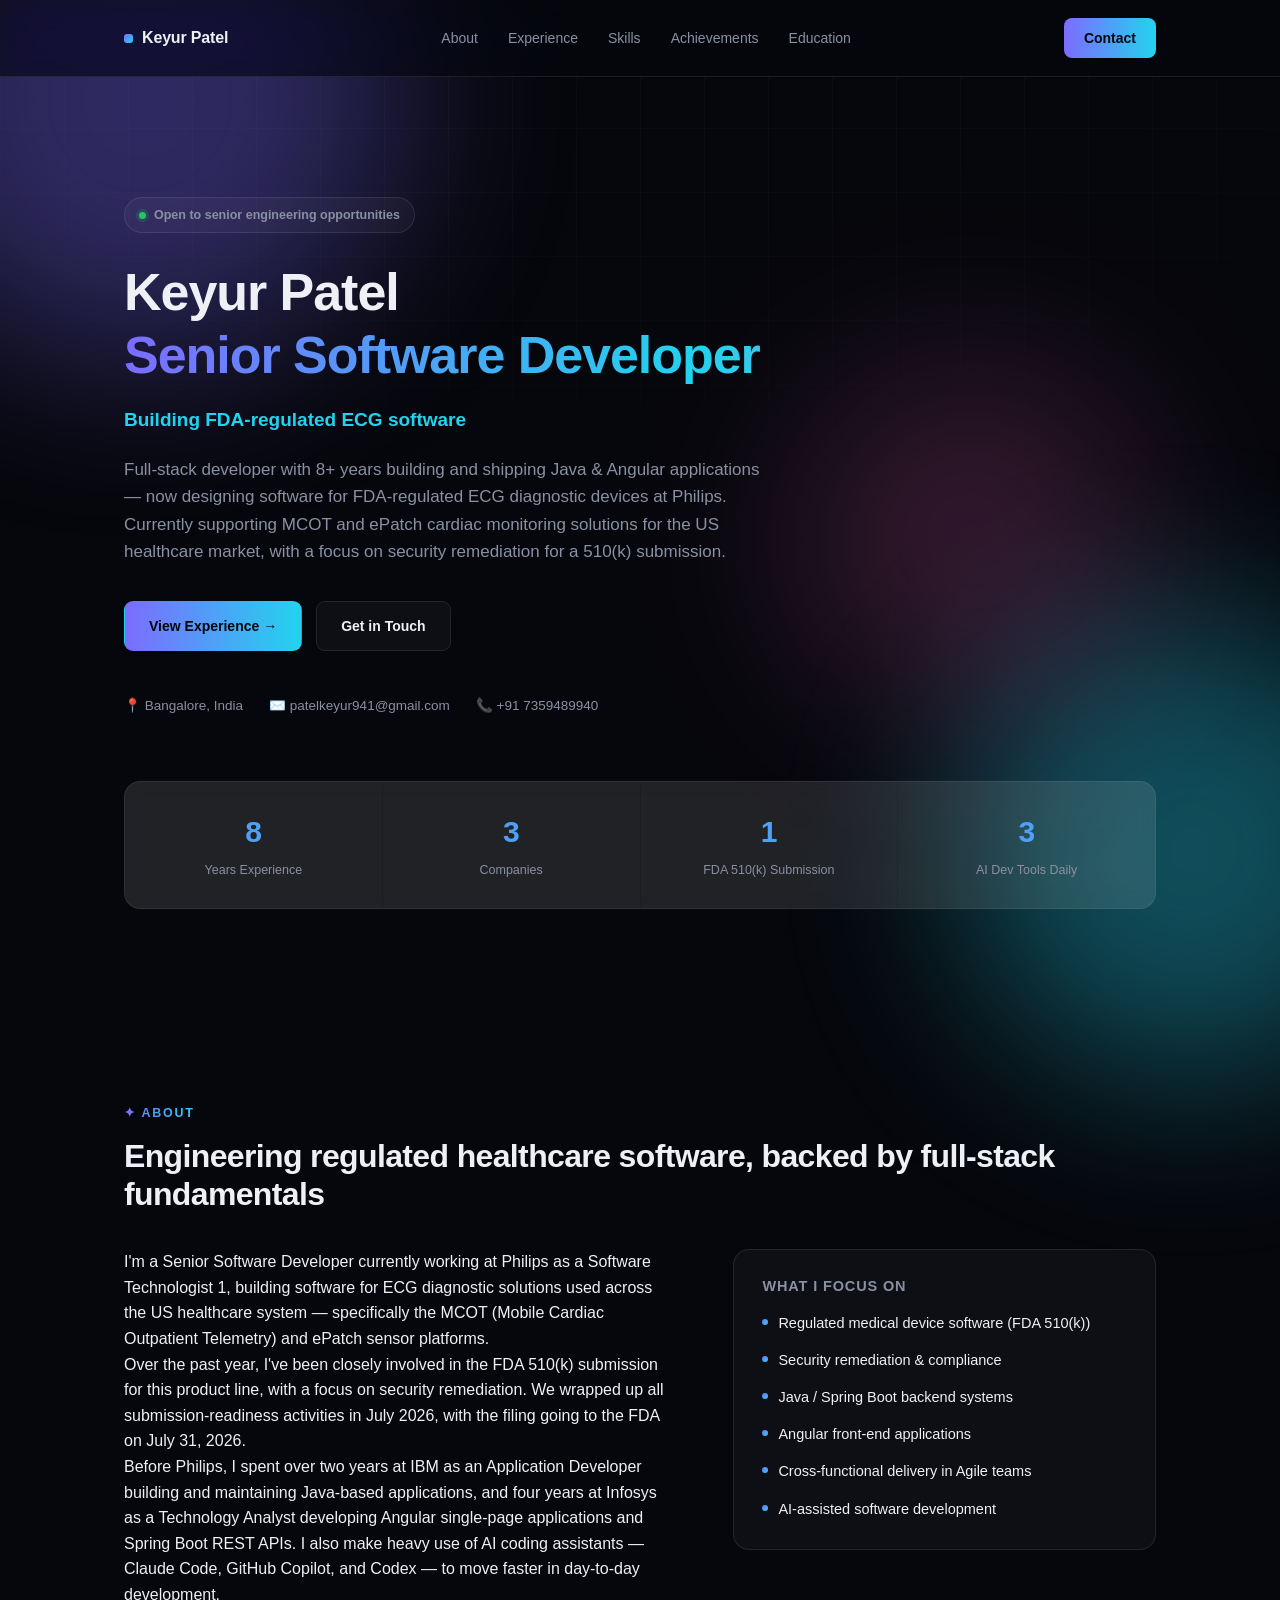
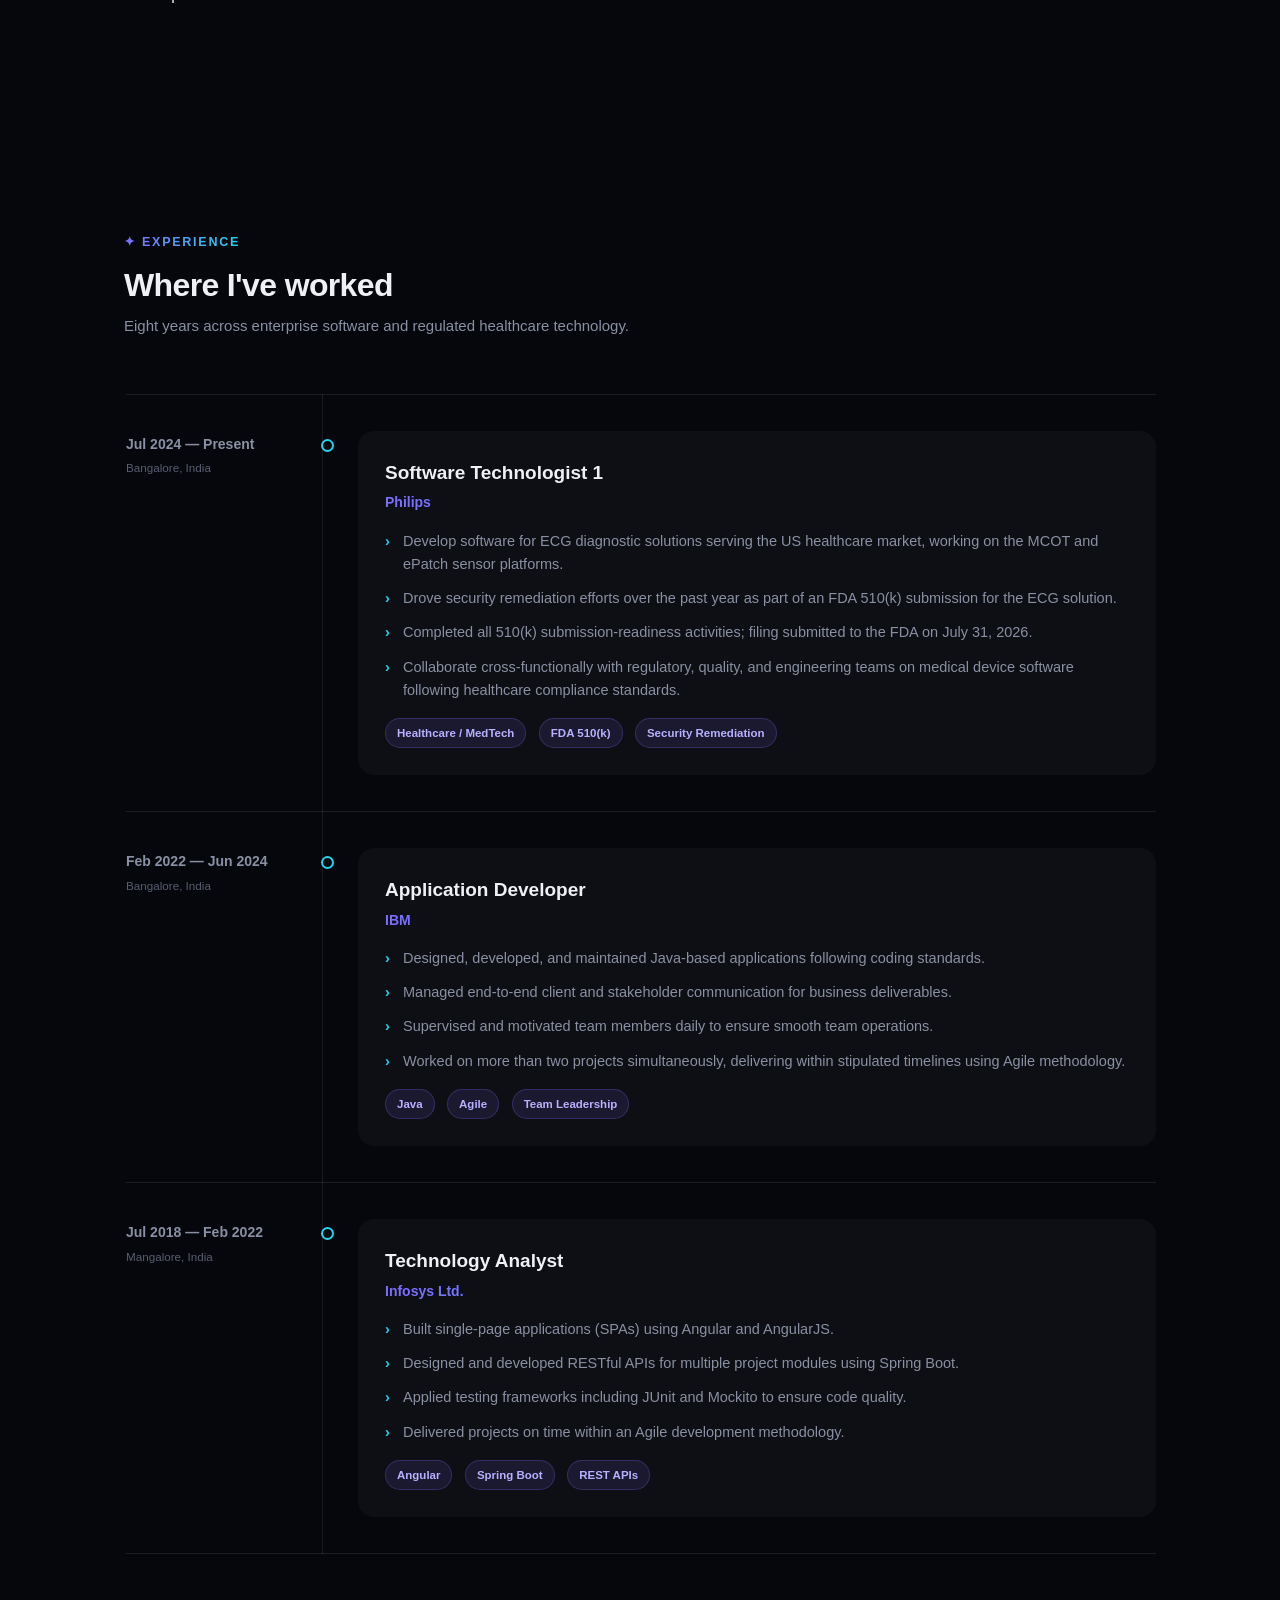
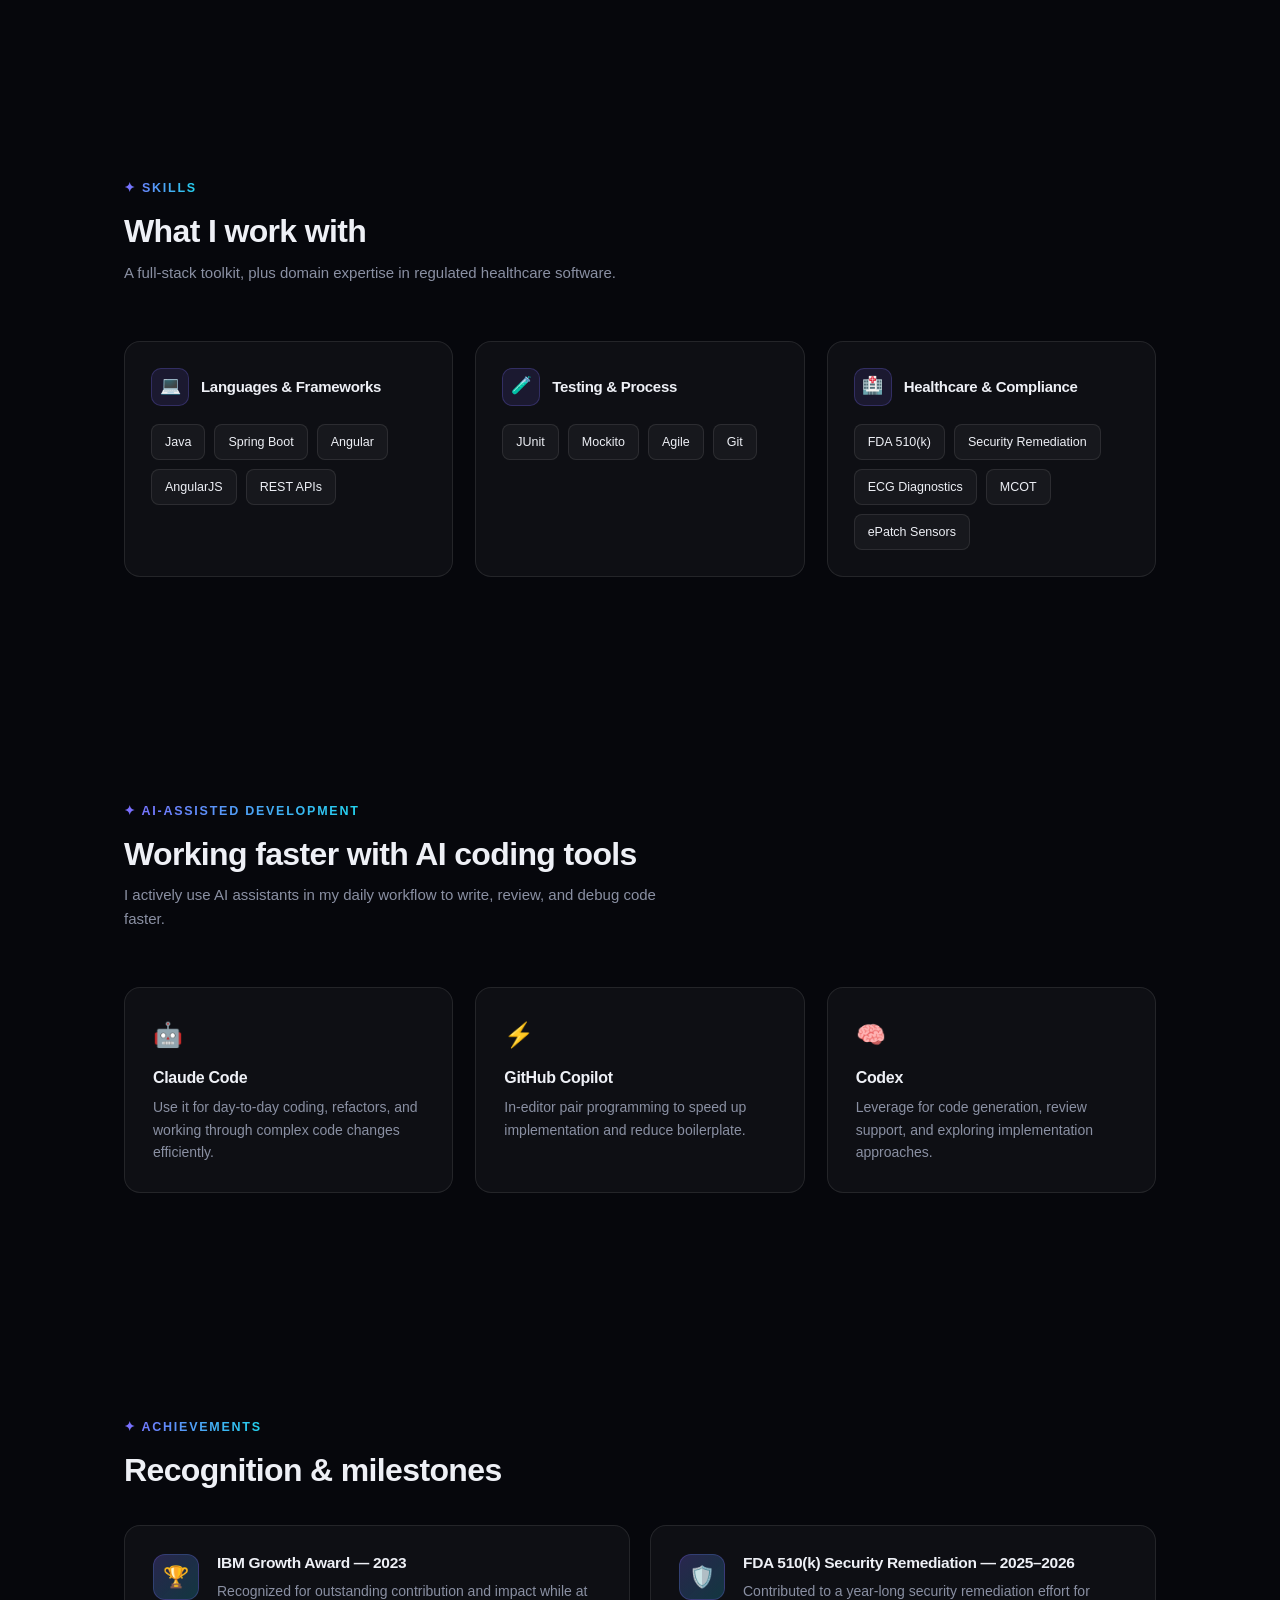
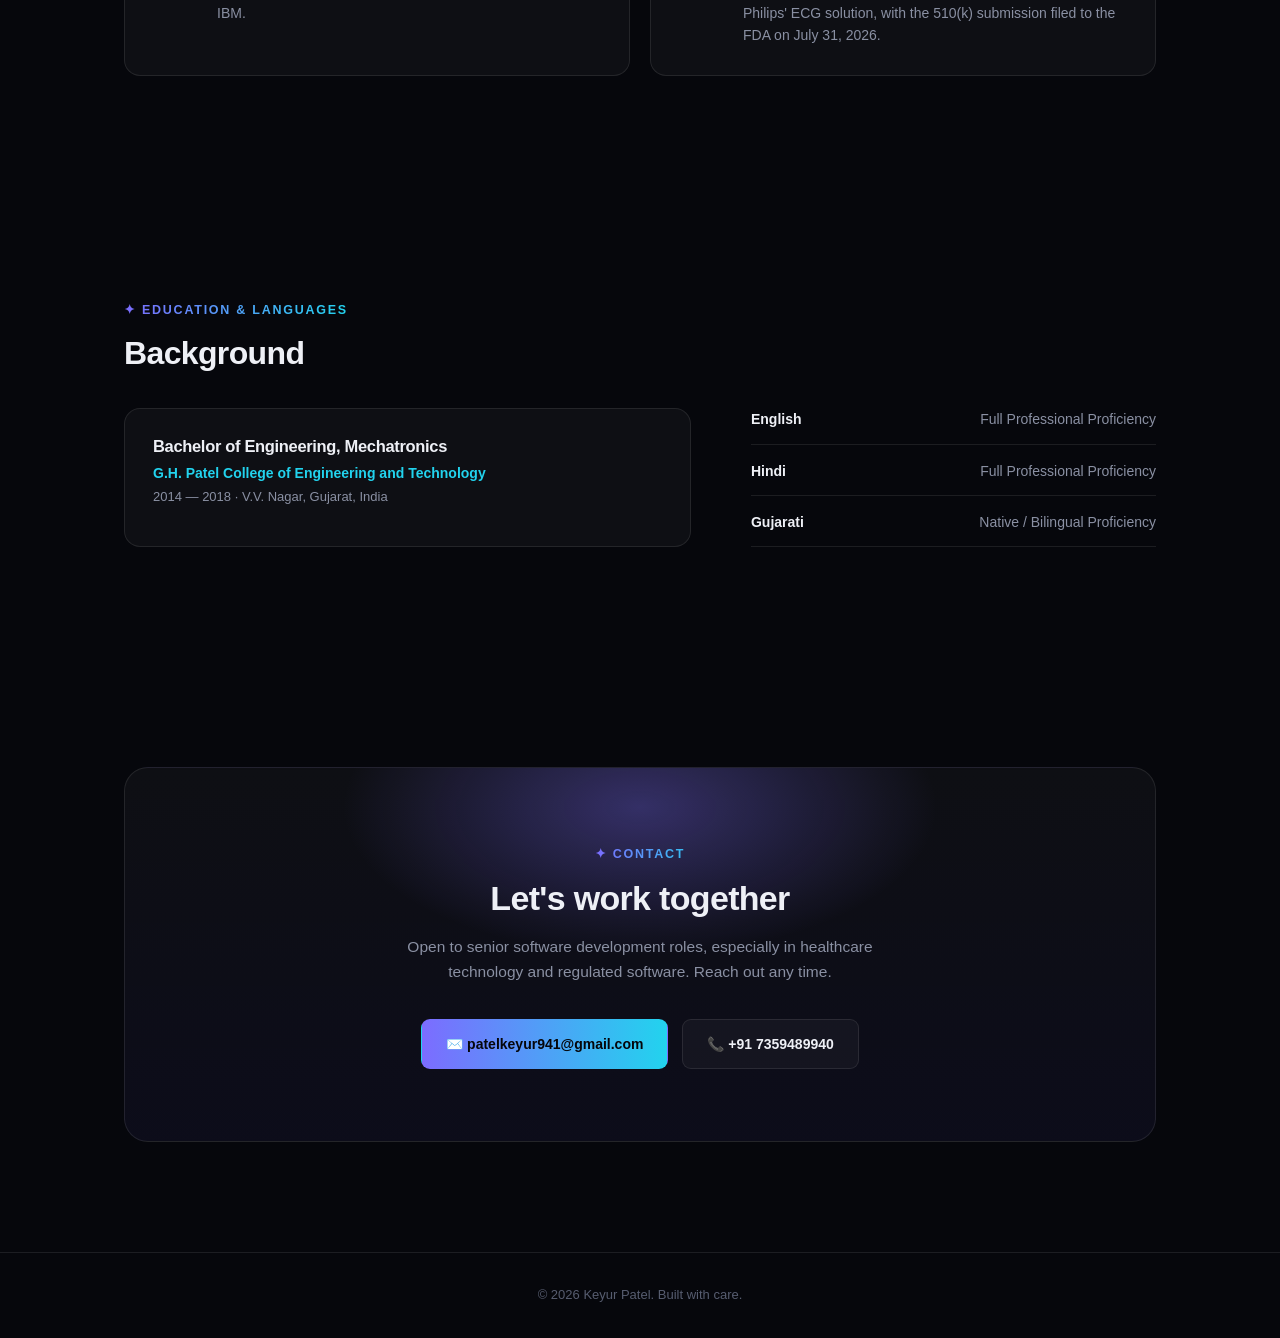
==== index.html @ 8d31598a "Add portfolio site" ====
<!DOCTYPE html>
<html lang="en">
<head>
<meta charset="UTF-8">
<meta name="viewport" content="width=device-width, initial-scale=1.0">
<title>Keyur Patel — Senior Software Developer</title>
<meta name="description" content="Keyur Patel — Senior Software Developer specializing in Java, Spring Boot, Angular, and regulated healthcare software (FDA 510(k)).">
<style>
  :root{
    --bg:#06070c;
    --bg-alt:#0a0c14;
    --surface:rgba(255,255,255,.035);
    --surface-hover:rgba(255,255,255,.06);
    --text:#eef0f6;
    --text-muted:#8a90a3;
    --text-dim:#575d70;
    --accent:#7c6cff;
    --accent2:#22d3ee;
    --accent3:#ff6bcb;
    --border:rgba(255,255,255,.09);
    --border-hover:rgba(255,255,255,.2);
    --radius:16px;
    --max-w:1080px;
  }
  *{box-sizing:border-box;margin:0;padding:0;}
  html{scroll-behavior:smooth;}
  body{
    font-family:-apple-system,BlinkMacSystemFont,"Segoe UI",Roboto,Helvetica,Arial,sans-serif;
    color:var(--text);
    background:var(--bg);
    line-height:1.6;
    -webkit-font-smoothing:antialiased;
    overflow-x:hidden;
    position:relative;
  }
  a{color:inherit;text-decoration:none;}
  img{max-width:100%;display:block;}
  .wrap{max-width:var(--max-w);margin:0 auto;padding:0 24px;position:relative;z-index:2;}
  section{padding:110px 0;position:relative;}
  h1,h2,h3{line-height:1.2;font-weight:700;letter-spacing:-.02em;}
  h2{font-size:32px;margin-bottom:10px;}
  .eyebrow{
    font-size:12.5px;font-weight:700;letter-spacing:.14em;text-transform:uppercase;
    background:linear-gradient(90deg,var(--accent),var(--accent2));
    -webkit-background-clip:text;background-clip:text;color:transparent;margin-bottom:14px;
    display:inline-flex;align-items:center;gap:8px;
  }
  .section-intro{color:var(--text-muted);max-width:560px;margin-bottom:56px;font-size:15px;}

  /* ambient background orbs */
  .orb{
    position:fixed;border-radius:50%;filter:blur(90px);opacity:.35;z-index:0;pointer-events:none;
  }
  .orb1{width:520px;height:520px;background:var(--accent);top:-160px;left:-120px;animation:float1 22s ease-in-out infinite;}
  .orb2{width:460px;height:460px;background:var(--accent2);bottom:-180px;right:-140px;animation:float2 26s ease-in-out infinite;}
  .orb3{width:360px;height:360px;background:var(--accent3);top:40%;right:10%;opacity:.18;animation:float3 30s ease-in-out infinite;}
  @keyframes float1{0%,100%{transform:translate(0,0) scale(1);}50%{transform:translate(60px,80px) scale(1.15);}}
  @keyframes float2{0%,100%{transform:translate(0,0) scale(1);}50%{transform:translate(-70px,-50px) scale(1.1);}}
  @keyframes float3{0%,100%{transform:translate(0,0);}50%{transform:translate(-40px,60px);}}

  /* grain / grid overlay */
  .grid-overlay{
    position:fixed;inset:0;z-index:0;pointer-events:none;
    background-image:linear-gradient(rgba(255,255,255,.025) 1px,transparent 1px),linear-gradient(90deg,rgba(255,255,255,.025) 1px,transparent 1px);
    background-size:64px 64px;
    mask-image:radial-gradient(ellipse 80% 60% at 50% 0%,#000 40%,transparent 100%);
  }

  /* scroll progress */
  .progress-bar{
    position:fixed;top:0;left:0;height:3px;
    background:linear-gradient(90deg,var(--accent),var(--accent2));
    z-index:100;width:0%;transition:width .1s ease-out;
  }

  /* reveal animation */
  .reveal{opacity:0;transform:translateY(28px);transition:opacity .7s cubic-bezier(.16,1,.3,1),transform .7s cubic-bezier(.16,1,.3,1);}
  .reveal.visible{opacity:1;transform:translateY(0);}
  .reveal-delay-1{transition-delay:.08s;}
  .reveal-delay-2{transition-delay:.16s;}
  .reveal-delay-3{transition-delay:.24s;}

  /* NAV */
  header{
    position:sticky;top:0;z-index:50;
    background:rgba(6,7,12,.65);
    backdrop-filter:saturate(180%) blur(14px);
    border-bottom:1px solid var(--border);
  }
  nav{
    max-width:var(--max-w);margin:0 auto;padding:18px 24px;
    display:flex;align-items:center;justify-content:space-between;
  }
  .logo{font-weight:700;font-size:16px;letter-spacing:-.01em;display:flex;align-items:center;gap:9px;}
  .logo-dot{width:9px;height:9px;border-radius:3px;background:linear-gradient(135deg,var(--accent),var(--accent2));}
  .nav-links{display:flex;gap:30px;font-size:14px;font-weight:500;color:var(--text-muted);}
  .nav-links a{position:relative;padding:4px 0;}
  .nav-links a::after{
    content:"";position:absolute;left:0;bottom:0;width:0;height:1px;background:var(--accent2);transition:width .25s ease;
  }
  .nav-links a:hover{color:var(--text);}
  .nav-links a:hover::after{width:100%;}
  .nav-cta{
    background:linear-gradient(90deg,var(--accent),var(--accent2));color:#05060a;padding:9px 20px;border-radius:8px;font-size:14px;font-weight:700;
    transition:transform .2s ease,box-shadow .2s ease;
  }
  .nav-cta:hover{transform:translateY(-1px);box-shadow:0 8px 24px -8px rgba(124,108,255,.6);}

  /* HERO */
  .hero{padding:120px 0 80px;}
  .status-pill{
    display:inline-flex;align-items:center;gap:8px;font-size:12.5px;font-weight:600;color:var(--text-muted);
    border:1px solid var(--border);background:var(--surface);padding:7px 14px;border-radius:30px;margin-bottom:28px;
  }
  .dot{width:7px;height:7px;border-radius:50%;background:#22c55e;display:inline-block;box-shadow:0 0 0 3px rgba(34,197,94,.18);animation:pulse 2s infinite;}
  @keyframes pulse{0%,100%{opacity:1;}50%{opacity:.4;}}
  .hero h1{font-size:52px;margin-bottom:20px;}
  .hero h1 .gradient-text{
    background:linear-gradient(90deg,var(--accent),var(--accent2) 45%,var(--accent3));
    background-size:200% auto;
    -webkit-background-clip:text;background-clip:text;color:transparent;
    animation:shine 6s linear infinite;
  }
  @keyframes shine{to{background-position:200% center;}}
  .role-cycle{
    height:28px;overflow:hidden;position:relative;margin-bottom:22px;font-size:19px;font-weight:600;color:var(--accent2);
  }
  .role-cycle ul{list-style:none;animation:cycle 9s infinite;}
  .role-cycle li{height:28px;display:flex;align-items:center;}
  @keyframes cycle{
    0%,28%{transform:translateY(0);}
    33%,61%{transform:translateY(-28px);}
    66%,94%{transform:translateY(-56px);}
    100%{transform:translateY(-84px);}
  }
  .hero p.lede{font-size:17px;color:var(--text-muted);max-width:640px;margin-bottom:36px;}
  .hero-actions{display:flex;gap:14px;flex-wrap:wrap;margin-bottom:44px;}
  .btn{
    display:inline-flex;align-items:center;gap:8px;padding:13px 24px;border-radius:9px;font-weight:600;font-size:14px;
    border:1px solid transparent;transition:transform .2s ease,box-shadow .2s ease,border-color .2s ease;cursor:pointer;
  }
  .btn:hover{transform:translateY(-2px);}
  .btn-primary{background:linear-gradient(90deg,var(--accent),var(--accent2));color:#05060a;}
  .btn-primary:hover{box-shadow:0 10px 30px -10px rgba(124,108,255,.7);}
  .btn-secondary{background:var(--surface);color:var(--text);border-color:var(--border);}
  .btn-secondary:hover{border-color:var(--border-hover);background:var(--surface-hover);}
  .hero-meta{display:flex;flex-wrap:wrap;gap:26px;font-size:13.5px;color:var(--text-muted);}
  .hero-meta span{display:flex;align-items:center;gap:7px;}

  .stat-row{
    display:grid;grid-template-columns:repeat(4,1fr);gap:1px;background:var(--border);
    border:1px solid var(--border);border-radius:var(--radius);overflow:hidden;margin-top:64px;
    backdrop-filter:blur(10px);
  }
  .stat{background:rgba(255,255,255,.02);padding:26px 20px;text-align:center;transition:background .2s ease;}
  .stat:hover{background:var(--surface-hover);}
  .stat b{display:block;font-size:30px;letter-spacing:-.01em;background:linear-gradient(90deg,var(--accent),var(--accent2));-webkit-background-clip:text;background-clip:text;color:transparent;}
  .stat span{font-size:12.5px;color:var(--text-muted);}

  /* ABOUT */
  .about-grid{display:grid;grid-template-columns:1.3fr 1fr;gap:60px;align-items:start;}
  .about p{color:var(--text-muted);margin-bottom:16px;font-size:15.5px;}
  .about p:last-child{margin-bottom:0;}
  .focus-card{
    background:var(--surface);border:1px solid var(--border);border-radius:var(--radius);padding:28px;
    transition:border-color .3s ease,transform .3s ease;
  }
  .focus-card:hover{border-color:var(--border-hover);transform:translateY(-3px);}
  .focus-card h3{font-size:14.5px;margin-bottom:16px;color:var(--text-muted);text-transform:uppercase;letter-spacing:.06em;}
  .focus-list{list-style:none;display:flex;flex-direction:column;gap:14px;}
  .focus-list li{display:flex;gap:10px;font-size:14.5px;color:var(--text);}
  .focus-list li::before{content:"";width:6px;height:6px;border-radius:50%;background:linear-gradient(135deg,var(--accent),var(--accent2));margin-top:7px;flex-shrink:0;}

  /* EXPERIENCE */
  .timeline{position:relative;padding-left:2px;}
  .timeline::before{
    content:"";position:absolute;left:198px;top:0;bottom:0;width:1px;background:var(--border);
  }
  .job{
    display:grid;grid-template-columns:200px 1fr;gap:32px;padding:36px 0;border-top:1px solid var(--border);position:relative;
  }
  .job:last-child{border-bottom:1px solid var(--border);}
  .job::after{
    content:"";position:absolute;left:195px;top:44px;width:9px;height:9px;border-radius:50%;
    background:var(--bg);border:2px solid var(--accent2);z-index:1;
  }
  .job-period{color:var(--text-muted);font-size:14px;font-weight:600;padding-top:2px;}
  .job-period small{display:block;font-weight:400;margin-top:4px;color:var(--text-dim);}
  .job-card{
    background:var(--surface);border:1px solid transparent;border-radius:var(--radius);padding:26px;
    transition:border-color .3s ease,transform .3s ease,background .3s ease;
  }
  .job-card:hover{border-color:var(--border-hover);background:var(--surface-hover);transform:translateY(-2px);}
  .job-title{font-size:19px;font-weight:700;margin-bottom:3px;}
  .job-org{
    background:linear-gradient(90deg,var(--accent),var(--accent2));-webkit-background-clip:text;background-clip:text;color:transparent;
    font-weight:700;font-size:14px;margin-bottom:16px;
  }
  .job-card ul{list-style:none;display:flex;flex-direction:column;gap:11px;}
  .job-card ul li{position:relative;padding-left:18px;color:var(--text-muted);font-size:14.5px;}
  .job-card ul li::before{content:"›";position:absolute;left:0;color:var(--accent2);font-weight:700;}
  .badge{
    display:inline-block;background:rgba(124,108,255,.12);color:#b9b0ff;font-size:11.5px;font-weight:700;
    padding:5px 11px;border-radius:20px;margin-top:16px;margin-right:8px;border:1px solid rgba(124,108,255,.25);
  }

  /* SKILLS */
  .skills-grid{display:grid;grid-template-columns:repeat(3,1fr);gap:22px;}
  .skill-card{
    border:1px solid var(--border);border-radius:var(--radius);padding:26px;background:var(--surface);
    transition:transform .3s ease,border-color .3s ease,box-shadow .3s ease;
  }
  .skill-card:hover{transform:translateY(-5px);border-color:var(--border-hover);box-shadow:0 20px 40px -20px rgba(124,108,255,.35);}
  .skill-card h3{font-size:15px;margin-bottom:18px;display:flex;align-items:center;gap:12px;}
  .skill-card h3 .ic{
    width:38px;height:38px;border-radius:10px;background:rgba(124,108,255,.12);display:flex;align-items:center;justify-content:center;font-size:17px;
    border:1px solid rgba(124,108,255,.25);
  }
  .tag-row{display:flex;flex-wrap:wrap;gap:9px;}
  .tag{
    font-size:12.5px;background:rgba(255,255,255,.04);border:1px solid var(--border);color:var(--text);
    padding:7px 13px;border-radius:8px;font-weight:500;transition:border-color .2s ease,transform .2s ease,color .2s ease;
  }
  .tag:hover{border-color:var(--accent2);color:var(--accent2);transform:translateY(-2px);}

  /* AI TOOLS strip */
  .ai-cards{display:grid;grid-template-columns:repeat(3,1fr);gap:22px;}
  .ai-card{
    background:var(--surface);border:1px solid var(--border);border-radius:var(--radius);padding:28px;position:relative;overflow:hidden;
    transition:transform .3s ease,border-color .3s ease;
  }
  .ai-card:hover{transform:translateY(-5px);border-color:var(--border-hover);}
  .ai-card::before{
    content:"";position:absolute;top:-50%;right:-50%;width:100%;height:100%;
    background:radial-gradient(circle,rgba(124,108,255,.15),transparent 70%);opacity:0;transition:opacity .3s ease;
  }
  .ai-card:hover::before{opacity:1;}
  .ai-card .ic{font-size:24px;margin-bottom:14px;}
  .ai-card h3{font-size:16px;margin-bottom:9px;}
  .ai-card p{font-size:14px;color:var(--text-muted);position:relative;z-index:1;}

  /* ACHIEVEMENTS */
  .ach-grid{display:grid;grid-template-columns:repeat(2,1fr);gap:20px;}
  .ach-card{
    border:1px solid var(--border);border-radius:var(--radius);padding:28px;background:var(--surface);
    display:flex;gap:18px;transition:transform .3s ease,border-color .3s ease;
  }
  .ach-card:hover{transform:translateY(-4px);border-color:var(--border-hover);}
  .ach-ic{
    width:46px;height:46px;border-radius:12px;background:linear-gradient(135deg,rgba(124,108,255,.25),rgba(34,211,238,.2));color:var(--accent2);
    display:flex;align-items:center;justify-content:center;font-size:21px;flex-shrink:0;border:1px solid rgba(124,108,255,.25);
  }
  .ach-card h3{font-size:15.5px;margin-bottom:7px;}
  .ach-card p{font-size:14px;color:var(--text-muted);}

  /* EDUCATION + LANGUAGES */
  .edu-lang{display:grid;grid-template-columns:1.4fr 1fr;gap:60px;}
  .edu-card{border:1px solid var(--border);border-radius:var(--radius);padding:28px;background:var(--surface);transition:border-color .3s ease,transform .3s ease;}
  .edu-card:hover{border-color:var(--border-hover);transform:translateY(-3px);}
  .edu-card h3{font-size:16.5px;margin-bottom:5px;}
  .edu-card .org{color:var(--accent2);font-weight:600;font-size:14px;margin-bottom:3px;}
  .edu-card .period{font-size:13px;color:var(--text-muted);}
  .lang-list{display:flex;flex-direction:column;gap:15px;}
  .lang-row{display:flex;justify-content:space-between;font-size:14px;border-bottom:1px solid var(--border);padding-bottom:13px;}
  .lang-row b{font-weight:600;}
  .lang-row span{color:var(--text-muted);}

  /* CONTACT */
  .contact{text-align:center;}
  .contact-card{
    background:linear-gradient(180deg,var(--surface),rgba(124,108,255,.06));
    border:1px solid var(--border);border-radius:24px;padding:72px 40px;position:relative;overflow:hidden;
  }
  .contact-card::before{
    content:"";position:absolute;top:-30%;left:50%;transform:translateX(-50%);width:600px;height:300px;
    background:radial-gradient(ellipse,rgba(124,108,255,.35),transparent 70%);pointer-events:none;
  }
  .contact h2{font-size:34px;position:relative;}
  .contact p{color:var(--text-muted);max-width:520px;margin:16px auto 34px;position:relative;font-size:15.5px;}
  .contact-actions{display:flex;gap:14px;justify-content:center;flex-wrap:wrap;position:relative;}

  footer{padding:32px 0;text-align:center;font-size:13px;color:var(--text-dim);border-top:1px solid var(--border);}

  @media (max-width:820px){
    .about-grid,.edu-lang{grid-template-columns:1fr;gap:36px;}
    .skills-grid,.ai-cards{grid-template-columns:1fr 1fr;}
    .ach-grid{grid-template-columns:1fr;}
    .stat-row{grid-template-columns:1fr 1fr;}
    .timeline::before{display:none;}
    .job::after{display:none;}
  }
  @media (max-width:640px){
    .nav-links{display:none;}
    section{padding:72px 0;}
    .hero{padding:90px 0 60px;}
    .hero h1{font-size:34px;}
    .job{grid-template-columns:1fr;gap:10px;}
    .skills-grid,.ai-cards{grid-template-columns:1fr;}
    .stat-row{grid-template-columns:1fr 1fr;}
    .contact-card{padding:48px 24px;}
  }

  @media (prefers-reduced-motion: reduce){
    *{animation:none !important;transition:none !important;}
  }
</style>
</head>
<body>

<div class="progress-bar" id="progressBar"></div>
<div class="grid-overlay"></div>
<div class="orb orb1"></div>
<div class="orb orb2"></div>
<div class="orb orb3"></div>

<header>
  <nav>
    <a href="#top" class="logo"><span class="logo-dot"></span> Keyur Patel</a>
    <div class="nav-links">
      <a href="#about">About</a>
      <a href="#experience">Experience</a>
      <a href="#skills">Skills</a>
      <a href="#achievements">Achievements</a>
      <a href="#education">Education</a>
    </div>
    <a href="#contact" class="nav-cta">Contact</a>
  </nav>
</header>

<main id="top">

  <!-- HERO -->
  <section class="hero">
    <div class="wrap">
      <div class="status-pill"><span class="dot"></span> Open to senior engineering opportunities</div>
      <h1>Keyur Patel<br><span class="gradient-text">Senior Software Developer</span></h1>
      <div class="role-cycle">
        <ul>
          <li>Building FDA‑regulated ECG software</li>
          <li>Java · Spring Boot · Angular</li>
          <li>MCOT &amp; ePatch sensor platforms</li>
          <li>AI‑assisted development</li>
        </ul>
      </div>
      <p class="lede">
        Full-stack developer with 8+ years building and shipping Java &amp; Angular applications —
        now designing software for FDA-regulated ECG diagnostic devices at Philips. Currently supporting
        MCOT and ePatch cardiac monitoring solutions for the US healthcare market, with a focus on
        security remediation for a 510(k) submission.
      </p>
      <div class="hero-actions">
        <a href="#experience" class="btn btn-primary">View Experience →</a>
        <a href="mailto:patelkeyur941@gmail.com" class="btn btn-secondary">Get in Touch</a>
      </div>
      <div class="hero-meta">
        <span>📍 Bangalore, India</span>
        <span>✉️ patelkeyur941@gmail.com</span>
        <span>📞 +91 7359489940</span>
      </div>

      <div class="stat-row reveal">
        <div class="stat"><b class="count" data-target="8">0</b><span>Years Experience</span></div>
        <div class="stat"><b class="count" data-target="3">0</b><span>Companies</span></div>
        <div class="stat"><b class="count" data-target="1">0</b><span>FDA 510(k) Submission</span></div>
        <div class="stat"><b class="count" data-target="3">0</b><span>AI Dev Tools Daily</span></div>
      </div>
    </div>
  </section>

  <!-- ABOUT -->
  <section id="about">
    <div class="wrap">
      <div class="eyebrow reveal">✦ About</div>
      <h2 class="reveal">Engineering regulated healthcare software, backed by full-stack fundamentals</h2>
      <div class="about-grid" style="margin-top:36px;">
        <div class="reveal reveal-delay-1">
          <p>
            I'm a Senior Software Developer currently working at Philips as a Software Technologist 1,
            building software for ECG diagnostic solutions used across the US healthcare system —
            specifically the MCOT (Mobile Cardiac Outpatient Telemetry) and ePatch sensor platforms.
          </p>
          <p>
            Over the past year, I've been closely involved in the FDA 510(k) submission for this product line,
            with a focus on security remediation. We wrapped up all submission-readiness activities in
            July 2026, with the filing going to the FDA on July 31, 2026.
          </p>
          <p>
            Before Philips, I spent over two years at IBM as an Application Developer building and maintaining
            Java-based applications, and four years at Infosys as a Technology Analyst developing Angular
            single-page applications and Spring Boot REST APIs. I also make heavy use of AI coding
            assistants — Claude Code, GitHub Copilot, and Codex — to move faster in day-to-day development.
          </p>
        </div>
        <div class="focus-card reveal reveal-delay-2">
          <h3>What I focus on</h3>
          <ul class="focus-list">
            <li>Regulated medical device software (FDA 510(k))</li>
            <li>Security remediation &amp; compliance</li>
            <li>Java / Spring Boot backend systems</li>
            <li>Angular front-end applications</li>
            <li>Cross-functional delivery in Agile teams</li>
            <li>AI-assisted software development</li>
          </ul>
        </div>
      </div>
    </div>
  </section>

  <!-- EXPERIENCE -->
  <section id="experience">
    <div class="wrap">
      <div class="eyebrow reveal">✦ Experience</div>
      <h2 class="reveal">Where I've worked</h2>
      <p class="section-intro reveal">Eight years across enterprise software and regulated healthcare technology.</p>

      <div class="timeline">
        <div class="job reveal">
          <div class="job-period">Jul 2024 — Present<small>Bangalore, India</small></div>
          <div class="job-card">
            <div class="job-title">Software Technologist 1</div>
            <div class="job-org">Philips</div>
            <ul>
              <li>Develop software for ECG diagnostic solutions serving the US healthcare market, working on the MCOT and ePatch sensor platforms.</li>
              <li>Drove security remediation efforts over the past year as part of an FDA 510(k) submission for the ECG solution.</li>
              <li>Completed all 510(k) submission-readiness activities; filing submitted to the FDA on July 31, 2026.</li>
              <li>Collaborate cross-functionally with regulatory, quality, and engineering teams on medical device software following healthcare compliance standards.</li>
            </ul>
            <span class="badge">Healthcare / MedTech</span>
            <span class="badge">FDA 510(k)</span>
            <span class="badge">Security Remediation</span>
          </div>
        </div>

        <div class="job reveal">
          <div class="job-period">Feb 2022 — Jun 2024<small>Bangalore, India</small></div>
          <div class="job-card">
            <div class="job-title">Application Developer</div>
            <div class="job-org">IBM</div>
            <ul>
              <li>Designed, developed, and maintained Java-based applications following coding standards.</li>
              <li>Managed end-to-end client and stakeholder communication for business deliverables.</li>
              <li>Supervised and motivated team members daily to ensure smooth team operations.</li>
              <li>Worked on more than two projects simultaneously, delivering within stipulated timelines using Agile methodology.</li>
            </ul>
            <span class="badge">Java</span>
            <span class="badge">Agile</span>
            <span class="badge">Team Leadership</span>
          </div>
        </div>

        <div class="job reveal">
          <div class="job-period">Jul 2018 — Feb 2022<small>Mangalore, India</small></div>
          <div class="job-card">
            <div class="job-title">Technology Analyst</div>
            <div class="job-org">Infosys Ltd.</div>
            <ul>
              <li>Built single-page applications (SPAs) using Angular and AngularJS.</li>
              <li>Designed and developed RESTful APIs for multiple project modules using Spring Boot.</li>
              <li>Applied testing frameworks including JUnit and Mockito to ensure code quality.</li>
              <li>Delivered projects on time within an Agile development methodology.</li>
            </ul>
            <span class="badge">Angular</span>
            <span class="badge">Spring Boot</span>
            <span class="badge">REST APIs</span>
          </div>
        </div>
      </div>
    </div>
  </section>

  <!-- SKILLS -->
  <section id="skills">
    <div class="wrap">
      <div class="eyebrow reveal">✦ Skills</div>
      <h2 class="reveal">What I work with</h2>
      <p class="section-intro reveal">A full-stack toolkit, plus domain expertise in regulated healthcare software.</p>

      <div class="skills-grid">
        <div class="skill-card reveal">
          <h3><span class="ic">💻</span> Languages &amp; Frameworks</h3>
          <div class="tag-row">
            <span class="tag">Java</span>
            <span class="tag">Spring Boot</span>
            <span class="tag">Angular</span>
            <span class="tag">AngularJS</span>
            <span class="tag">REST APIs</span>
          </div>
        </div>
        <div class="skill-card reveal reveal-delay-1">
          <h3><span class="ic">🧪</span> Testing &amp; Process</h3>
          <div class="tag-row">
            <span class="tag">JUnit</span>
            <span class="tag">Mockito</span>
            <span class="tag">Agile</span>
            <span class="tag">Git</span>
          </div>
        </div>
        <div class="skill-card reveal reveal-delay-2">
          <h3><span class="ic">🏥</span> Healthcare &amp; Compliance</h3>
          <div class="tag-row">
            <span class="tag">FDA 510(k)</span>
            <span class="tag">Security Remediation</span>
            <span class="tag">ECG Diagnostics</span>
            <span class="tag">MCOT</span>
            <span class="tag">ePatch Sensors</span>
          </div>
        </div>
      </div>
    </div>
  </section>

  <!-- AI TOOLS -->
  <section>
    <div class="wrap">
      <div class="eyebrow reveal">✦ AI-Assisted Development</div>
      <h2 class="reveal">Working faster with AI coding tools</h2>
      <p class="section-intro reveal">I actively use AI assistants in my daily workflow to write, review, and debug code faster.</p>
      <div class="ai-cards">
        <div class="ai-card reveal">
          <div class="ic">🤖</div>
          <h3>Claude Code</h3>
          <p>Use it for day-to-day coding, refactors, and working through complex code changes efficiently.</p>
        </div>
        <div class="ai-card reveal reveal-delay-1">
          <div class="ic">⚡</div>
          <h3>GitHub Copilot</h3>
          <p>In-editor pair programming to speed up implementation and reduce boilerplate.</p>
        </div>
        <div class="ai-card reveal reveal-delay-2">
          <div class="ic">🧠</div>
          <h3>Codex</h3>
          <p>Leverage for code generation, review support, and exploring implementation approaches.</p>
        </div>
      </div>
    </div>
  </section>

  <!-- ACHIEVEMENTS -->
  <section id="achievements">
    <div class="wrap">
      <div class="eyebrow reveal">✦ Achievements</div>
      <h2 class="reveal">Recognition &amp; milestones</h2>
      <div class="ach-grid" style="margin-top:36px;">
        <div class="ach-card reveal">
          <div class="ach-ic">🏆</div>
          <div>
            <h3>IBM Growth Award — 2023</h3>
            <p>Recognized for outstanding contribution and impact while at IBM.</p>
          </div>
        </div>
        <div class="ach-card reveal reveal-delay-1">
          <div class="ach-ic">🛡️</div>
          <div>
            <h3>FDA 510(k) Security Remediation — 2025–2026</h3>
            <p>Contributed to a year-long security remediation effort for Philips' ECG solution, with the 510(k) submission filed to the FDA on July 31, 2026.</p>
          </div>
        </div>
      </div>
    </div>
  </section>

  <!-- EDUCATION -->
  <section id="education">
    <div class="wrap">
      <div class="eyebrow reveal">✦ Education &amp; Languages</div>
      <h2 class="reveal">Background</h2>
      <div class="edu-lang" style="margin-top:36px;">
        <div class="edu-card reveal">
          <h3>Bachelor of Engineering, Mechatronics</h3>
          <div class="org">G.H. Patel College of Engineering and Technology</div>
          <div class="period">2014 — 2018 · V.V. Nagar, Gujarat, India</div>
        </div>
        <div class="lang-list reveal reveal-delay-1">
          <div class="lang-row"><b>English</b><span>Full Professional Proficiency</span></div>
          <div class="lang-row"><b>Hindi</b><span>Full Professional Proficiency</span></div>
          <div class="lang-row"><b>Gujarati</b><span>Native / Bilingual Proficiency</span></div>
        </div>
      </div>
    </div>
  </section>

  <!-- CONTACT -->
  <section class="contact" id="contact">
    <div class="wrap">
      <div class="contact-card reveal">
        <div class="eyebrow">✦ Contact</div>
        <h2>Let's work together</h2>
        <p>Open to senior software development roles, especially in healthcare technology and regulated software. Reach out any time.</p>
        <div class="contact-actions">
          <a href="mailto:patelkeyur941@gmail.com" class="btn btn-primary">✉️ patelkeyur941@gmail.com</a>
          <a href="tel:+917359489940" class="btn btn-secondary">📞 +91 7359489940</a>
        </div>
      </div>
    </div>
  </section>

</main>

<footer>
  <div class="wrap">© <span id="year"></span> Keyur Patel. Built with care.</div>
</footer>

<script>
  document.getElementById('year').textContent = new Date().getFullYear();

  // scroll progress bar
  const progressBar = document.getElementById('progressBar');
  function updateProgress(){
    const h = document.documentElement;
    const scrolled = (h.scrollTop) / (h.scrollHeight - h.clientHeight) * 100;
    progressBar.style.width = scrolled + '%';
  }
  document.addEventListener('scroll', updateProgress);
  updateProgress();

  // reveal on scroll
  const revealEls = document.querySelectorAll('.reveal');
  const io = new IntersectionObserver((entries)=>{
    entries.forEach(entry=>{
      if(entry.isIntersecting){
        entry.target.classList.add('visible');
        io.unobserve(entry.target);
      }
    });
  },{threshold:0.12, rootMargin:'0px 0px -60px 0px'});
  revealEls.forEach(el=>io.observe(el));

  // count-up stats
  const counters = document.querySelectorAll('.count');
  const countIO = new IntersectionObserver((entries)=>{
    entries.forEach(entry=>{
      if(entry.isIntersecting){
        const el = entry.target;
        const target = +el.dataset.target;
        let cur = 0;
        const step = Math.max(1, target/30);
        const tick = ()=>{
          cur += step;
          if(cur >= target){ el.textContent = target; return; }
          el.textContent = Math.floor(cur);
          requestAnimationFrame(tick);
        };
        tick();
        countIO.unobserve(el);
      }
    });
  },{threshold:0.5});
  counters.forEach(el=>countIO.observe(el));
</script>

</body>
</html>
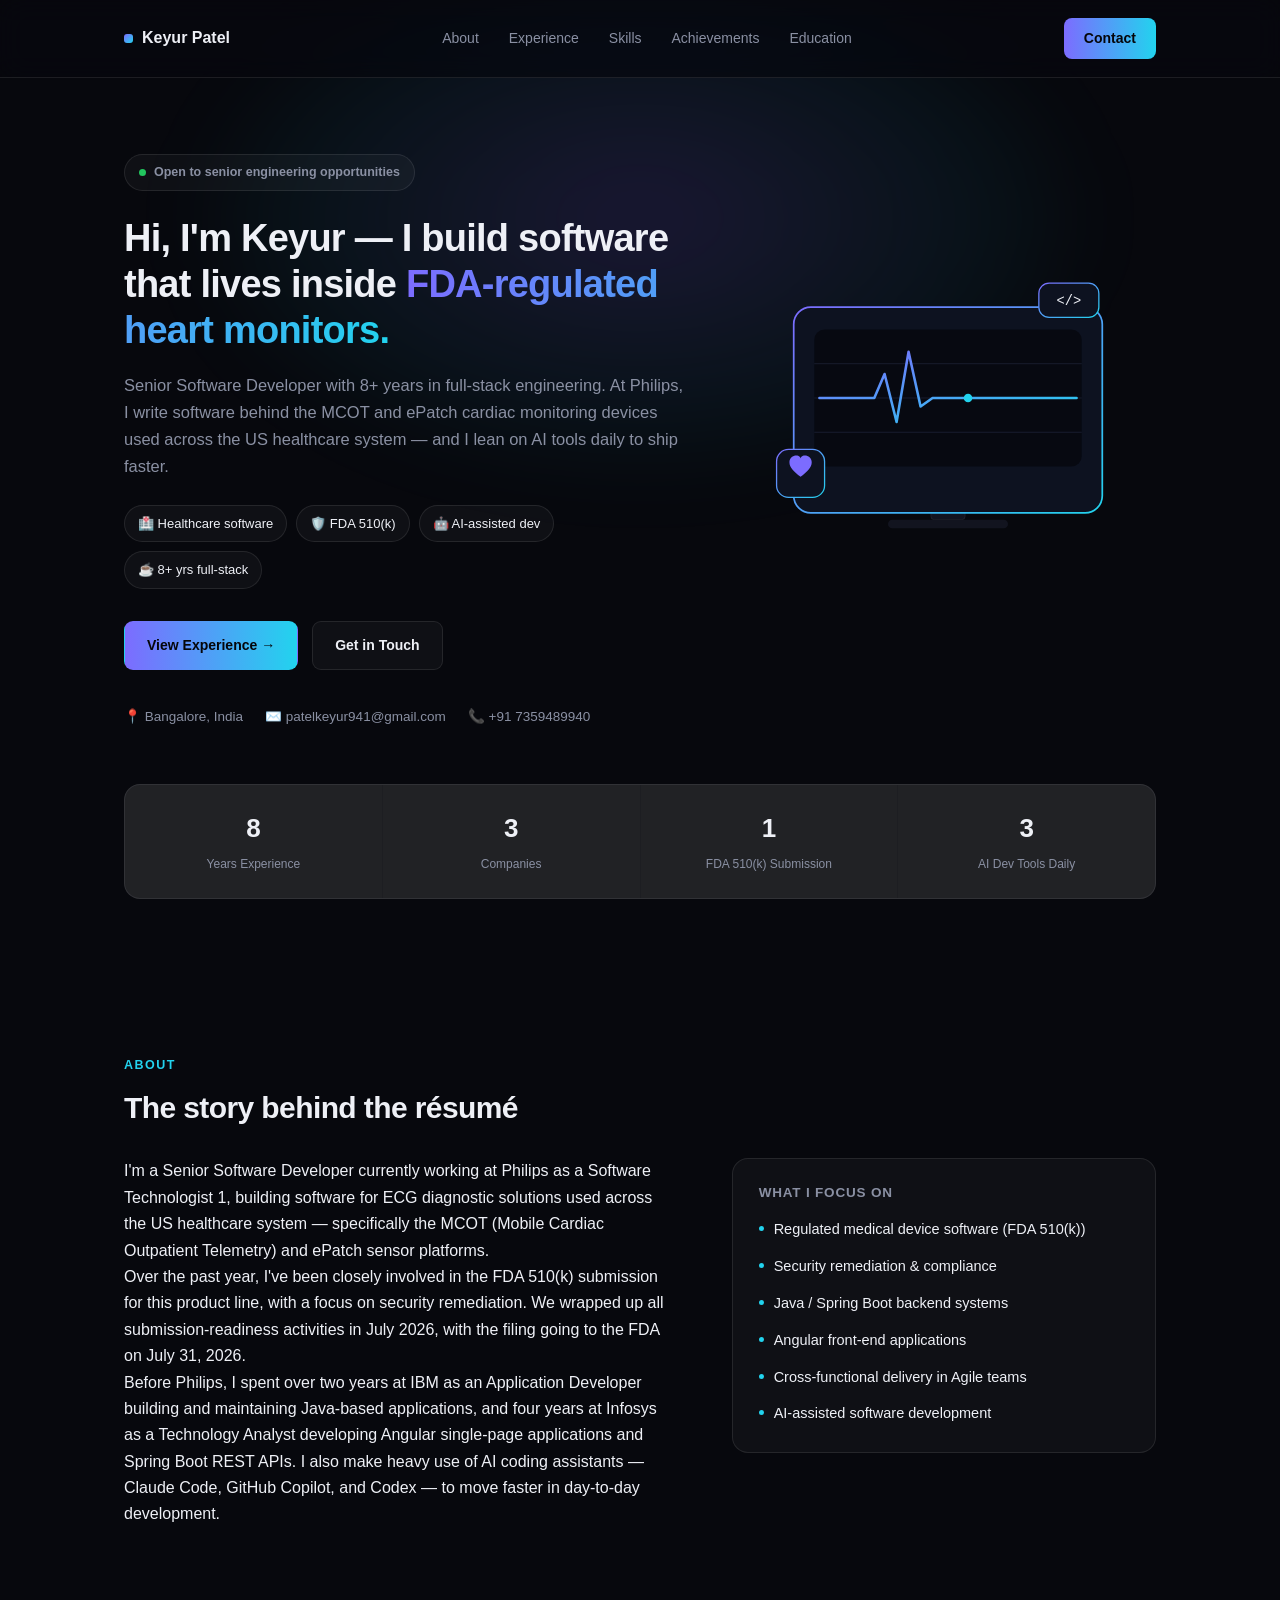
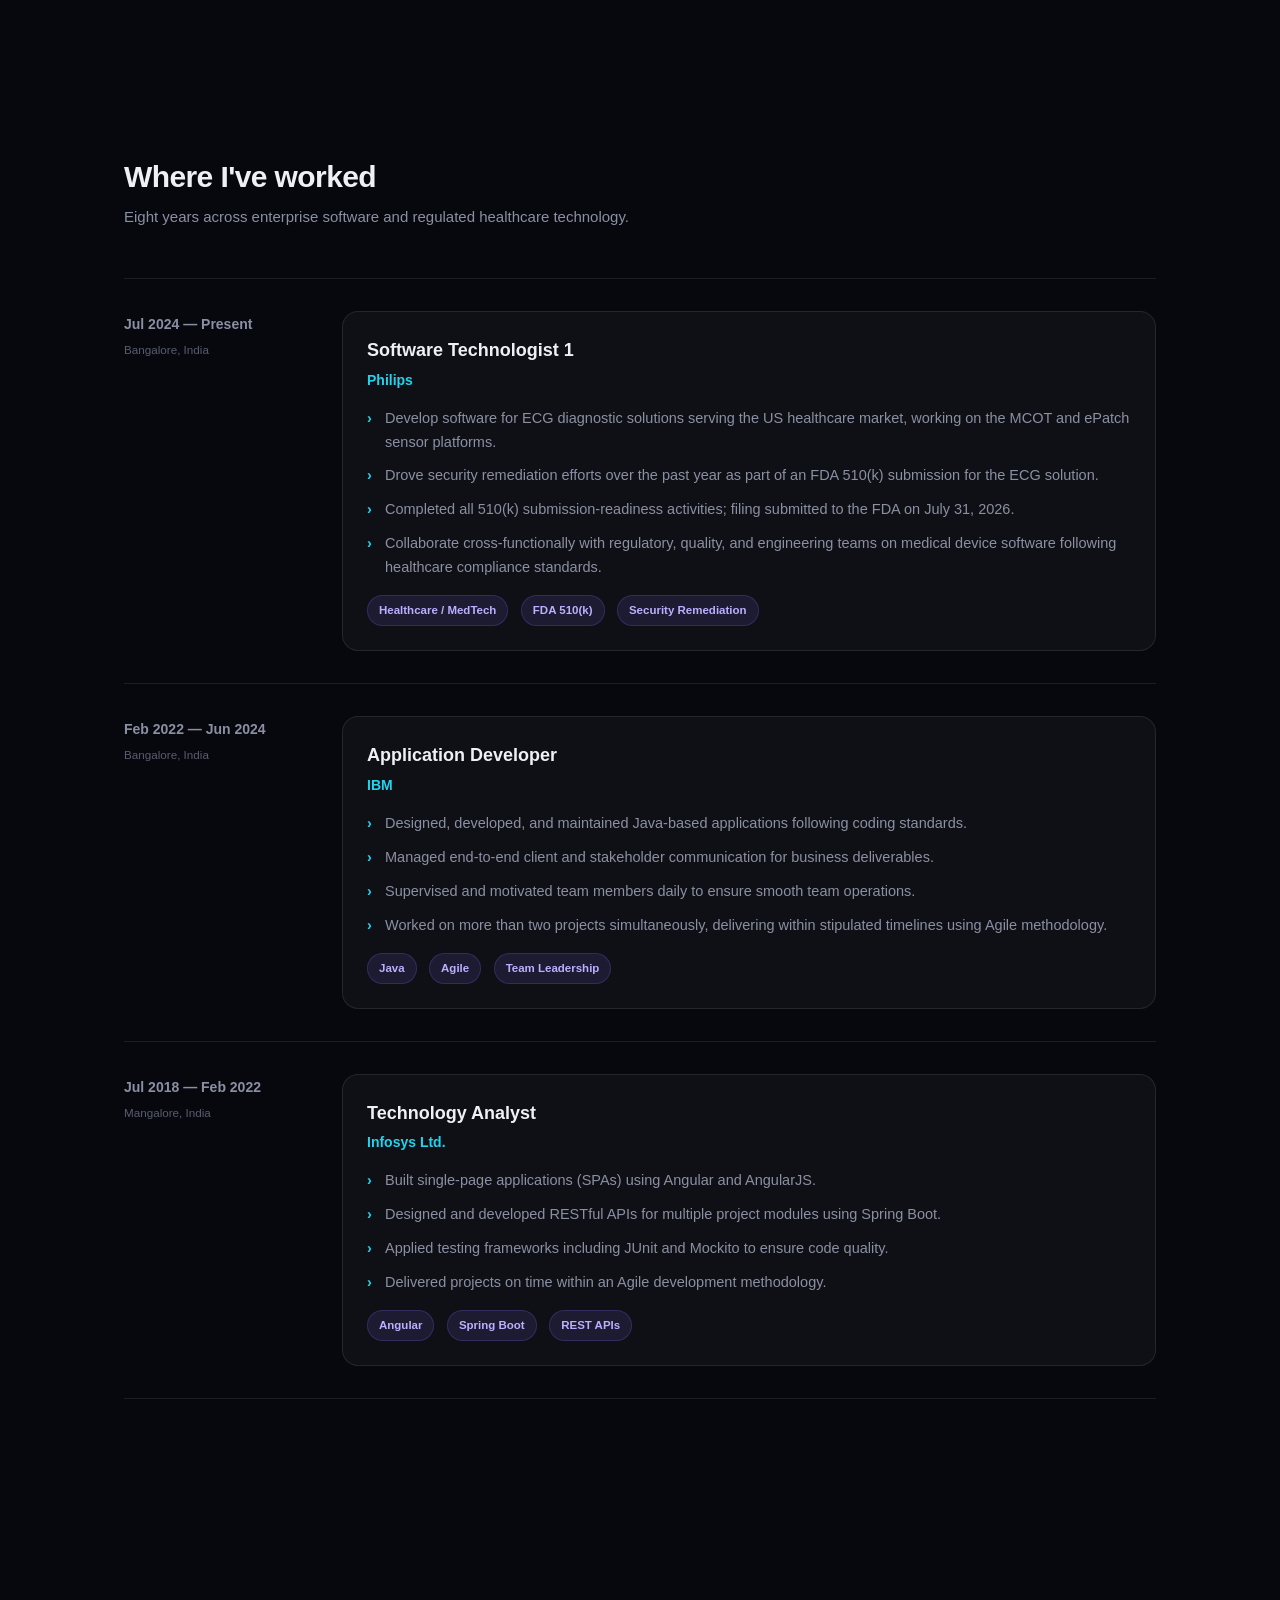
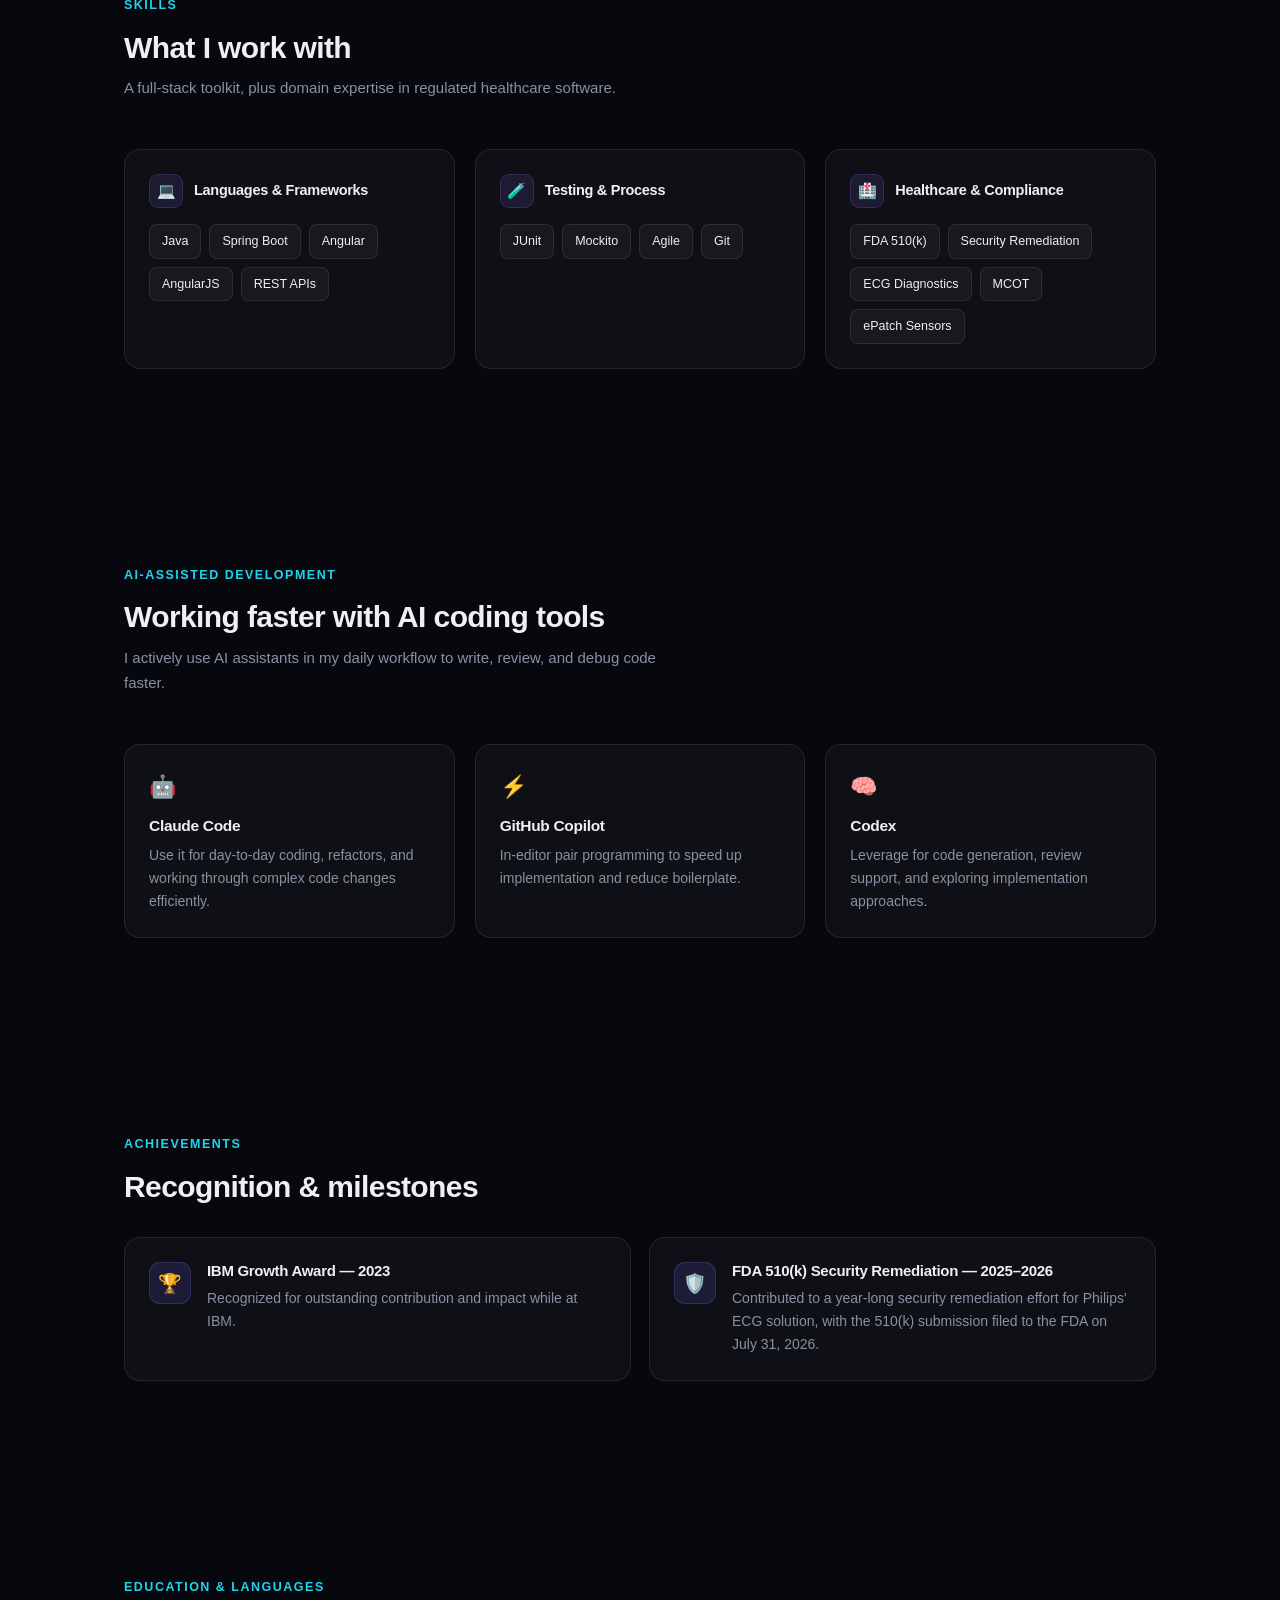
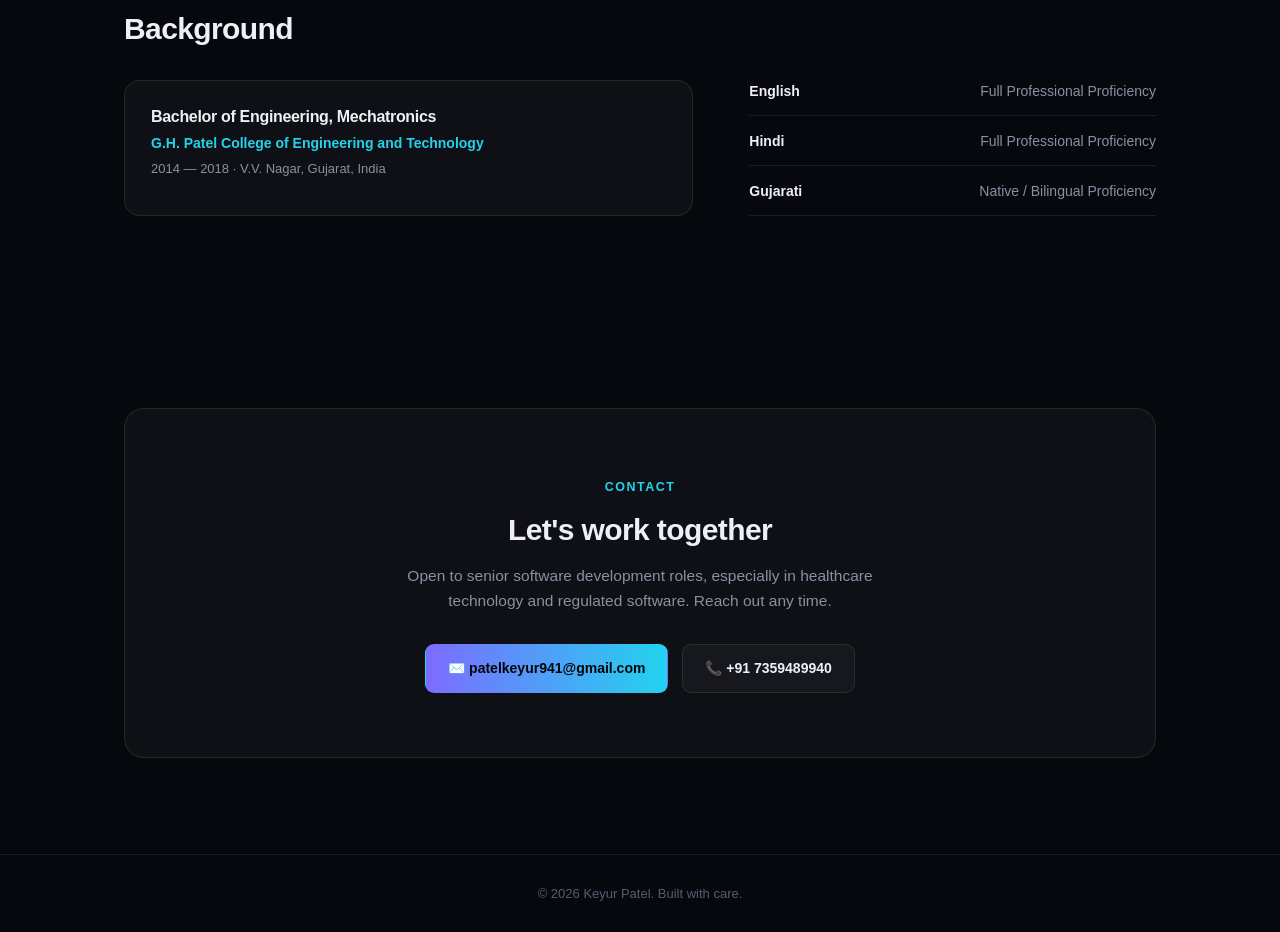
==== commit b8be2571: "Redesign: simpler UX, stronger hero hook, ECG illustration" ====
--- a/index.html
+++ b/index.html
@@ -4,21 +4,20 @@
 <meta charset="UTF-8">
 <meta name="viewport" content="width=device-width, initial-scale=1.0">
 <title>Keyur Patel — Senior Software Developer</title>
-<meta name="description" content="Keyur Patel — Senior Software Developer specializing in Java, Spring Boot, Angular, and regulated healthcare software (FDA 510(k)).">
+<meta name="description" content="Keyur Patel — Senior Software Developer building FDA-regulated ECG software at Philips. Java, Spring Boot, Angular, AI-assisted development.">
 <style>
   :root{
-    --bg:#06070c;
+    --bg:#07080d;
     --bg-alt:#0a0c14;
     --surface:rgba(255,255,255,.035);
-    --surface-hover:rgba(255,255,255,.06);
+    --surface-hover:rgba(255,255,255,.055);
     --text:#eef0f6;
     --text-muted:#8a90a3;
     --text-dim:#575d70;
     --accent:#7c6cff;
     --accent2:#22d3ee;
-    --accent3:#ff6bcb;
     --border:rgba(255,255,255,.09);
-    --border-hover:rgba(255,255,255,.2);
+    --border-hover:rgba(255,255,255,.18);
     --radius:16px;
     --max-w:1080px;
   }
@@ -28,62 +27,47 @@
     font-family:-apple-system,BlinkMacSystemFont,"Segoe UI",Roboto,Helvetica,Arial,sans-serif;
     color:var(--text);
     background:var(--bg);
-    line-height:1.6;
+    line-height:1.65;
     -webkit-font-smoothing:antialiased;
     overflow-x:hidden;
-    position:relative;
   }
   a{color:inherit;text-decoration:none;}
   img{max-width:100%;display:block;}
-  .wrap{max-width:var(--max-w);margin:0 auto;padding:0 24px;position:relative;z-index:2;}
-  section{padding:110px 0;position:relative;}
-  h1,h2,h3{line-height:1.2;font-weight:700;letter-spacing:-.02em;}
-  h2{font-size:32px;margin-bottom:10px;}
+  .wrap{max-width:var(--max-w);margin:0 auto;padding:0 24px;position:relative;}
+  section{padding:96px 0;}
+  h1,h2,h3{line-height:1.22;font-weight:700;letter-spacing:-.02em;}
+  h2{font-size:30px;margin-bottom:10px;}
   .eyebrow{
-    font-size:12.5px;font-weight:700;letter-spacing:.14em;text-transform:uppercase;
-    background:linear-gradient(90deg,var(--accent),var(--accent2));
-    -webkit-background-clip:text;background-clip:text;color:transparent;margin-bottom:14px;
-    display:inline-flex;align-items:center;gap:8px;
-  }
-  .section-intro{color:var(--text-muted);max-width:560px;margin-bottom:56px;font-size:15px;}
-
-  /* ambient background orbs */
-  .orb{
-    position:fixed;border-radius:50%;filter:blur(90px);opacity:.35;z-index:0;pointer-events:none;
-  }
-  .orb1{width:520px;height:520px;background:var(--accent);top:-160px;left:-120px;animation:float1 22s ease-in-out infinite;}
-  .orb2{width:460px;height:460px;background:var(--accent2);bottom:-180px;right:-140px;animation:float2 26s ease-in-out infinite;}
-  .orb3{width:360px;height:360px;background:var(--accent3);top:40%;right:10%;opacity:.18;animation:float3 30s ease-in-out infinite;}
-  @keyframes float1{0%,100%{transform:translate(0,0) scale(1);}50%{transform:translate(60px,80px) scale(1.15);}}
-  @keyframes float2{0%,100%{transform:translate(0,0) scale(1);}50%{transform:translate(-70px,-50px) scale(1.1);}}
-  @keyframes float3{0%,100%{transform:translate(0,0);}50%{transform:translate(-40px,60px);}}
-
-  /* grain / grid overlay */
-  .grid-overlay{
-    position:fixed;inset:0;z-index:0;pointer-events:none;
-    background-image:linear-gradient(rgba(255,255,255,.025) 1px,transparent 1px),linear-gradient(90deg,rgba(255,255,255,.025) 1px,transparent 1px);
-    background-size:64px 64px;
-    mask-image:radial-gradient(ellipse 80% 60% at 50% 0%,#000 40%,transparent 100%);
+    font-size:12.5px;font-weight:700;letter-spacing:.12em;text-transform:uppercase;
+    color:var(--accent2);margin-bottom:14px;display:inline-flex;align-items:center;gap:8px;
+  }
+  .section-intro{color:var(--text-muted);max-width:560px;margin-bottom:48px;font-size:15px;}
+
+  /* single soft backdrop, static — no roaming animation */
+  .backdrop{
+    position:absolute;top:-120px;left:50%;transform:translateX(-50%);
+    width:900px;height:520px;border-radius:50%;
+    background:radial-gradient(ellipse at center, rgba(124,108,255,.16), rgba(34,211,238,.05) 55%, transparent 75%);
+    filter:blur(40px);z-index:0;pointer-events:none;
   }
 
   /* scroll progress */
   .progress-bar{
-    position:fixed;top:0;left:0;height:3px;
+    position:fixed;top:0;left:0;height:2px;
     background:linear-gradient(90deg,var(--accent),var(--accent2));
-    z-index:100;width:0%;transition:width .1s ease-out;
-  }
-
-  /* reveal animation */
-  .reveal{opacity:0;transform:translateY(28px);transition:opacity .7s cubic-bezier(.16,1,.3,1),transform .7s cubic-bezier(.16,1,.3,1);}
+    z-index:100;width:0%;
+  }
+
+  /* reveal animation — short & subtle */
+  .reveal{opacity:0;transform:translateY(14px);transition:opacity .45s ease,transform .45s ease;}
   .reveal.visible{opacity:1;transform:translateY(0);}
-  .reveal-delay-1{transition-delay:.08s;}
-  .reveal-delay-2{transition-delay:.16s;}
-  .reveal-delay-3{transition-delay:.24s;}
+  .reveal-delay-1{transition-delay:.06s;}
+  .reveal-delay-2{transition-delay:.12s;}
 
   /* NAV */
   header{
     position:sticky;top:0;z-index:50;
-    background:rgba(6,7,12,.65);
+    background:rgba(7,8,13,.72);
     backdrop-filter:saturate(180%) blur(14px);
     border-bottom:1px solid var(--border);
   }
@@ -91,215 +75,180 @@
     max-width:var(--max-w);margin:0 auto;padding:18px 24px;
     display:flex;align-items:center;justify-content:space-between;
   }
-  .logo{font-weight:700;font-size:16px;letter-spacing:-.01em;display:flex;align-items:center;gap:9px;}
+  .logo{font-weight:700;font-size:16px;display:flex;align-items:center;gap:9px;}
   .logo-dot{width:9px;height:9px;border-radius:3px;background:linear-gradient(135deg,var(--accent),var(--accent2));}
   .nav-links{display:flex;gap:30px;font-size:14px;font-weight:500;color:var(--text-muted);}
-  .nav-links a{position:relative;padding:4px 0;}
-  .nav-links a::after{
-    content:"";position:absolute;left:0;bottom:0;width:0;height:1px;background:var(--accent2);transition:width .25s ease;
-  }
   .nav-links a:hover{color:var(--text);}
-  .nav-links a:hover::after{width:100%;}
   .nav-cta{
     background:linear-gradient(90deg,var(--accent),var(--accent2));color:#05060a;padding:9px 20px;border-radius:8px;font-size:14px;font-weight:700;
-    transition:transform .2s ease,box-shadow .2s ease;
-  }
-  .nav-cta:hover{transform:translateY(-1px);box-shadow:0 8px 24px -8px rgba(124,108,255,.6);}
+    transition:opacity .2s ease;
+  }
+  .nav-cta:hover{opacity:.88;}
 
   /* HERO */
-  .hero{padding:120px 0 80px;}
+  .hero{padding:76px 0 56px;position:relative;}
+  .hero-grid{display:grid;grid-template-columns:1.15fr .85fr;gap:52px;align-items:center;position:relative;z-index:1;}
   .status-pill{
     display:inline-flex;align-items:center;gap:8px;font-size:12.5px;font-weight:600;color:var(--text-muted);
-    border:1px solid var(--border);background:var(--surface);padding:7px 14px;border-radius:30px;margin-bottom:28px;
-  }
-  .dot{width:7px;height:7px;border-radius:50%;background:#22c55e;display:inline-block;box-shadow:0 0 0 3px rgba(34,197,94,.18);animation:pulse 2s infinite;}
-  @keyframes pulse{0%,100%{opacity:1;}50%{opacity:.4;}}
-  .hero h1{font-size:52px;margin-bottom:20px;}
+    border:1px solid var(--border);background:var(--surface);padding:7px 14px;border-radius:30px;margin-bottom:24px;
+  }
+  .dot{width:7px;height:7px;border-radius:50%;background:#22c55e;display:inline-block;}
+  .hero h1{font-size:38px;margin-bottom:18px;}
   .hero h1 .gradient-text{
-    background:linear-gradient(90deg,var(--accent),var(--accent2) 45%,var(--accent3));
-    background-size:200% auto;
+    background:linear-gradient(90deg,var(--accent),var(--accent2));
     -webkit-background-clip:text;background-clip:text;color:transparent;
-    animation:shine 6s linear infinite;
-  }
-  @keyframes shine{to{background-position:200% center;}}
-  .role-cycle{
-    height:28px;overflow:hidden;position:relative;margin-bottom:22px;font-size:19px;font-weight:600;color:var(--accent2);
-  }
-  .role-cycle ul{list-style:none;animation:cycle 9s infinite;}
-  .role-cycle li{height:28px;display:flex;align-items:center;}
-  @keyframes cycle{
-    0%,28%{transform:translateY(0);}
-    33%,61%{transform:translateY(-28px);}
-    66%,94%{transform:translateY(-56px);}
-    100%{transform:translateY(-84px);}
-  }
-  .hero p.lede{font-size:17px;color:var(--text-muted);max-width:640px;margin-bottom:36px;}
-  .hero-actions{display:flex;gap:14px;flex-wrap:wrap;margin-bottom:44px;}
+  }
+  .hero p.lede{font-size:16.5px;color:var(--text-muted);max-width:560px;margin-bottom:24px;}
+  .quick-glance{display:flex;flex-wrap:wrap;gap:9px;margin-bottom:32px;}
+  .pill{
+    font-size:13px;font-weight:500;color:var(--text);background:var(--surface);border:1px solid var(--border);
+    padding:7px 13px;border-radius:20px;display:inline-flex;align-items:center;gap:6px;
+  }
+  .hero-actions{display:flex;gap:14px;flex-wrap:wrap;margin-bottom:36px;}
   .btn{
-    display:inline-flex;align-items:center;gap:8px;padding:13px 24px;border-radius:9px;font-weight:600;font-size:14px;
-    border:1px solid transparent;transition:transform .2s ease,box-shadow .2s ease,border-color .2s ease;cursor:pointer;
-  }
-  .btn:hover{transform:translateY(-2px);}
+    display:inline-flex;align-items:center;gap:8px;padding:12px 22px;border-radius:9px;font-weight:600;font-size:14px;
+    border:1px solid transparent;transition:opacity .2s ease,border-color .2s ease,background .2s ease;cursor:pointer;
+  }
   .btn-primary{background:linear-gradient(90deg,var(--accent),var(--accent2));color:#05060a;}
-  .btn-primary:hover{box-shadow:0 10px 30px -10px rgba(124,108,255,.7);}
+  .btn-primary:hover{opacity:.9;}
   .btn-secondary{background:var(--surface);color:var(--text);border-color:var(--border);}
   .btn-secondary:hover{border-color:var(--border-hover);background:var(--surface-hover);}
-  .hero-meta{display:flex;flex-wrap:wrap;gap:26px;font-size:13.5px;color:var(--text-muted);}
+  .hero-meta{display:flex;flex-wrap:wrap;gap:22px;font-size:13.5px;color:var(--text-muted);}
   .hero-meta span{display:flex;align-items:center;gap:7px;}
+
+  /* illustration */
+  .hero-illustration{position:relative;display:flex;justify-content:center;}
+  .float-badge{animation:floaty 4s ease-in-out infinite;}
+  @keyframes floaty{0%,100%{transform:translateY(0);}50%{transform:translateY(-8px);}}
+  .blip{animation:none;}
 
   .stat-row{
     display:grid;grid-template-columns:repeat(4,1fr);gap:1px;background:var(--border);
-    border:1px solid var(--border);border-radius:var(--radius);overflow:hidden;margin-top:64px;
-    backdrop-filter:blur(10px);
-  }
-  .stat{background:rgba(255,255,255,.02);padding:26px 20px;text-align:center;transition:background .2s ease;}
-  .stat:hover{background:var(--surface-hover);}
-  .stat b{display:block;font-size:30px;letter-spacing:-.01em;background:linear-gradient(90deg,var(--accent),var(--accent2));-webkit-background-clip:text;background-clip:text;color:transparent;}
-  .stat span{font-size:12.5px;color:var(--text-muted);}
+    border:1px solid var(--border);border-radius:var(--radius);overflow:hidden;margin-top:56px;position:relative;z-index:1;
+  }
+  .stat{background:rgba(255,255,255,.015);padding:22px 18px;text-align:center;}
+  .stat b{display:block;font-size:26px;letter-spacing:-.01em;color:var(--text);}
+  .stat span{font-size:12px;color:var(--text-muted);}
 
   /* ABOUT */
-  .about-grid{display:grid;grid-template-columns:1.3fr 1fr;gap:60px;align-items:start;}
-  .about p{color:var(--text-muted);margin-bottom:16px;font-size:15.5px;}
+  .about-grid{display:grid;grid-template-columns:1.3fr 1fr;gap:56px;align-items:start;}
+  .about p{color:var(--text-muted);margin-bottom:15px;font-size:15.5px;}
   .about p:last-child{margin-bottom:0;}
   .focus-card{
-    background:var(--surface);border:1px solid var(--border);border-radius:var(--radius);padding:28px;
-    transition:border-color .3s ease,transform .3s ease;
-  }
-  .focus-card:hover{border-color:var(--border-hover);transform:translateY(-3px);}
-  .focus-card h3{font-size:14.5px;margin-bottom:16px;color:var(--text-muted);text-transform:uppercase;letter-spacing:.06em;}
-  .focus-list{list-style:none;display:flex;flex-direction:column;gap:14px;}
+    background:var(--surface);border:1px solid var(--border);border-radius:var(--radius);padding:26px;
+  }
+  .focus-card h3{font-size:13.5px;margin-bottom:16px;color:var(--text-muted);text-transform:uppercase;letter-spacing:.06em;}
+  .focus-list{list-style:none;display:flex;flex-direction:column;gap:13px;}
   .focus-list li{display:flex;gap:10px;font-size:14.5px;color:var(--text);}
-  .focus-list li::before{content:"";width:6px;height:6px;border-radius:50%;background:linear-gradient(135deg,var(--accent),var(--accent2));margin-top:7px;flex-shrink:0;}
+  .focus-list li::before{content:"";width:5px;height:5px;border-radius:50%;background:var(--accent2);margin-top:8px;flex-shrink:0;}
 
   /* EXPERIENCE */
-  .timeline{position:relative;padding-left:2px;}
-  .timeline::before{
-    content:"";position:absolute;left:198px;top:0;bottom:0;width:1px;background:var(--border);
-  }
   .job{
-    display:grid;grid-template-columns:200px 1fr;gap:32px;padding:36px 0;border-top:1px solid var(--border);position:relative;
+    display:grid;grid-template-columns:190px 1fr;gap:28px;padding:32px 0;border-top:1px solid var(--border);
   }
   .job:last-child{border-bottom:1px solid var(--border);}
-  .job::after{
-    content:"";position:absolute;left:195px;top:44px;width:9px;height:9px;border-radius:50%;
-    background:var(--bg);border:2px solid var(--accent2);z-index:1;
-  }
   .job-period{color:var(--text-muted);font-size:14px;font-weight:600;padding-top:2px;}
   .job-period small{display:block;font-weight:400;margin-top:4px;color:var(--text-dim);}
   .job-card{
-    background:var(--surface);border:1px solid transparent;border-radius:var(--radius);padding:26px;
-    transition:border-color .3s ease,transform .3s ease,background .3s ease;
-  }
-  .job-card:hover{border-color:var(--border-hover);background:var(--surface-hover);transform:translateY(-2px);}
-  .job-title{font-size:19px;font-weight:700;margin-bottom:3px;}
-  .job-org{
-    background:linear-gradient(90deg,var(--accent),var(--accent2));-webkit-background-clip:text;background-clip:text;color:transparent;
-    font-weight:700;font-size:14px;margin-bottom:16px;
-  }
-  .job-card ul{list-style:none;display:flex;flex-direction:column;gap:11px;}
+    background:var(--surface);border:1px solid var(--border);border-radius:var(--radius);padding:24px;
+    transition:border-color .2s ease;
+  }
+  .job-card:hover{border-color:var(--border-hover);}
+  .job-title{font-size:18px;font-weight:700;margin-bottom:3px;}
+  .job-org{color:var(--accent2);font-weight:700;font-size:14px;margin-bottom:15px;}
+  .job-card ul{list-style:none;display:flex;flex-direction:column;gap:10px;}
   .job-card ul li{position:relative;padding-left:18px;color:var(--text-muted);font-size:14.5px;}
   .job-card ul li::before{content:"›";position:absolute;left:0;color:var(--accent2);font-weight:700;}
   .badge{
     display:inline-block;background:rgba(124,108,255,.12);color:#b9b0ff;font-size:11.5px;font-weight:700;
-    padding:5px 11px;border-radius:20px;margin-top:16px;margin-right:8px;border:1px solid rgba(124,108,255,.25);
+    padding:5px 11px;border-radius:20px;margin-top:15px;margin-right:8px;border:1px solid rgba(124,108,255,.22);
   }
 
   /* SKILLS */
-  .skills-grid{display:grid;grid-template-columns:repeat(3,1fr);gap:22px;}
+  .skills-grid{display:grid;grid-template-columns:repeat(3,1fr);gap:20px;}
   .skill-card{
-    border:1px solid var(--border);border-radius:var(--radius);padding:26px;background:var(--surface);
-    transition:transform .3s ease,border-color .3s ease,box-shadow .3s ease;
-  }
-  .skill-card:hover{transform:translateY(-5px);border-color:var(--border-hover);box-shadow:0 20px 40px -20px rgba(124,108,255,.35);}
-  .skill-card h3{font-size:15px;margin-bottom:18px;display:flex;align-items:center;gap:12px;}
+    border:1px solid var(--border);border-radius:var(--radius);padding:24px;background:var(--surface);
+    transition:border-color .2s ease;
+  }
+  .skill-card:hover{border-color:var(--border-hover);}
+  .skill-card h3{font-size:14.5px;margin-bottom:16px;display:flex;align-items:center;gap:11px;}
   .skill-card h3 .ic{
-    width:38px;height:38px;border-radius:10px;background:rgba(124,108,255,.12);display:flex;align-items:center;justify-content:center;font-size:17px;
-    border:1px solid rgba(124,108,255,.25);
-  }
-  .tag-row{display:flex;flex-wrap:wrap;gap:9px;}
+    width:34px;height:34px;border-radius:9px;background:rgba(124,108,255,.12);display:flex;align-items:center;justify-content:center;font-size:15px;
+    border:1px solid rgba(124,108,255,.22);
+  }
+  .tag-row{display:flex;flex-wrap:wrap;gap:8px;}
   .tag{
     font-size:12.5px;background:rgba(255,255,255,.04);border:1px solid var(--border);color:var(--text);
-    padding:7px 13px;border-radius:8px;font-weight:500;transition:border-color .2s ease,transform .2s ease,color .2s ease;
-  }
-  .tag:hover{border-color:var(--accent2);color:var(--accent2);transform:translateY(-2px);}
-
-  /* AI TOOLS strip */
-  .ai-cards{display:grid;grid-template-columns:repeat(3,1fr);gap:22px;}
+    padding:6px 12px;border-radius:8px;font-weight:500;
+  }
+
+  /* AI TOOLS */
+  .ai-cards{display:grid;grid-template-columns:repeat(3,1fr);gap:20px;}
   .ai-card{
-    background:var(--surface);border:1px solid var(--border);border-radius:var(--radius);padding:28px;position:relative;overflow:hidden;
-    transition:transform .3s ease,border-color .3s ease;
-  }
-  .ai-card:hover{transform:translateY(-5px);border-color:var(--border-hover);}
-  .ai-card::before{
-    content:"";position:absolute;top:-50%;right:-50%;width:100%;height:100%;
-    background:radial-gradient(circle,rgba(124,108,255,.15),transparent 70%);opacity:0;transition:opacity .3s ease;
-  }
-  .ai-card:hover::before{opacity:1;}
-  .ai-card .ic{font-size:24px;margin-bottom:14px;}
-  .ai-card h3{font-size:16px;margin-bottom:9px;}
-  .ai-card p{font-size:14px;color:var(--text-muted);position:relative;z-index:1;}
+    background:var(--surface);border:1px solid var(--border);border-radius:var(--radius);padding:24px;
+    transition:border-color .2s ease;
+  }
+  .ai-card:hover{border-color:var(--border-hover);}
+  .ai-card .ic{font-size:22px;margin-bottom:12px;}
+  .ai-card h3{font-size:15.5px;margin-bottom:8px;}
+  .ai-card p{font-size:14px;color:var(--text-muted);}
 
   /* ACHIEVEMENTS */
-  .ach-grid{display:grid;grid-template-columns:repeat(2,1fr);gap:20px;}
+  .ach-grid{display:grid;grid-template-columns:repeat(2,1fr);gap:18px;}
   .ach-card{
-    border:1px solid var(--border);border-radius:var(--radius);padding:28px;background:var(--surface);
-    display:flex;gap:18px;transition:transform .3s ease,border-color .3s ease;
-  }
-  .ach-card:hover{transform:translateY(-4px);border-color:var(--border-hover);}
+    border:1px solid var(--border);border-radius:var(--radius);padding:24px;background:var(--surface);
+    display:flex;gap:16px;
+  }
   .ach-ic{
-    width:46px;height:46px;border-radius:12px;background:linear-gradient(135deg,rgba(124,108,255,.25),rgba(34,211,238,.2));color:var(--accent2);
-    display:flex;align-items:center;justify-content:center;font-size:21px;flex-shrink:0;border:1px solid rgba(124,108,255,.25);
-  }
-  .ach-card h3{font-size:15.5px;margin-bottom:7px;}
+    width:42px;height:42px;border-radius:11px;background:rgba(124,108,255,.14);color:var(--accent2);
+    display:flex;align-items:center;justify-content:center;font-size:19px;flex-shrink:0;border:1px solid rgba(124,108,255,.22);
+  }
+  .ach-card h3{font-size:15px;margin-bottom:6px;}
   .ach-card p{font-size:14px;color:var(--text-muted);}
 
   /* EDUCATION + LANGUAGES */
-  .edu-lang{display:grid;grid-template-columns:1.4fr 1fr;gap:60px;}
-  .edu-card{border:1px solid var(--border);border-radius:var(--radius);padding:28px;background:var(--surface);transition:border-color .3s ease,transform .3s ease;}
-  .edu-card:hover{border-color:var(--border-hover);transform:translateY(-3px);}
-  .edu-card h3{font-size:16.5px;margin-bottom:5px;}
+  .edu-lang{display:grid;grid-template-columns:1.4fr 1fr;gap:56px;}
+  .edu-card{border:1px solid var(--border);border-radius:var(--radius);padding:26px;background:var(--surface);}
+  .edu-card h3{font-size:16px;margin-bottom:5px;}
   .edu-card .org{color:var(--accent2);font-weight:600;font-size:14px;margin-bottom:3px;}
   .edu-card .period{font-size:13px;color:var(--text-muted);}
-  .lang-list{display:flex;flex-direction:column;gap:15px;}
-  .lang-row{display:flex;justify-content:space-between;font-size:14px;border-bottom:1px solid var(--border);padding-bottom:13px;}
+  .lang-list{display:flex;flex-direction:column;gap:14px;}
+  .lang-row{display:flex;justify-content:space-between;font-size:14px;border-bottom:1px solid var(--border);padding-bottom:12px;}
   .lang-row b{font-weight:600;}
   .lang-row span{color:var(--text-muted);}
 
   /* CONTACT */
   .contact{text-align:center;}
   .contact-card{
-    background:linear-gradient(180deg,var(--surface),rgba(124,108,255,.06));
-    border:1px solid var(--border);border-radius:24px;padding:72px 40px;position:relative;overflow:hidden;
-  }
-  .contact-card::before{
-    content:"";position:absolute;top:-30%;left:50%;transform:translateX(-50%);width:600px;height:300px;
-    background:radial-gradient(ellipse,rgba(124,108,255,.35),transparent 70%);pointer-events:none;
-  }
-  .contact h2{font-size:34px;position:relative;}
-  .contact p{color:var(--text-muted);max-width:520px;margin:16px auto 34px;position:relative;font-size:15.5px;}
-  .contact-actions{display:flex;gap:14px;justify-content:center;flex-wrap:wrap;position:relative;}
-
-  footer{padding:32px 0;text-align:center;font-size:13px;color:var(--text-dim);border-top:1px solid var(--border);}
-
+    background:var(--surface);
+    border:1px solid var(--border);border-radius:20px;padding:64px 40px;
+  }
+  .contact h2{font-size:30px;}
+  .contact p{color:var(--text-muted);max-width:520px;margin:14px auto 30px;font-size:15.5px;}
+  .contact-actions{display:flex;gap:14px;justify-content:center;flex-wrap:wrap;}
+
+  footer{padding:28px 0;text-align:center;font-size:13px;color:var(--text-dim);border-top:1px solid var(--border);}
+
+  @media (max-width:900px){
+    .hero-grid{grid-template-columns:1fr;}
+    .hero-illustration{order:-1;max-width:320px;margin:0 auto 8px;}
+  }
   @media (max-width:820px){
-    .about-grid,.edu-lang{grid-template-columns:1fr;gap:36px;}
+    .about-grid,.edu-lang{grid-template-columns:1fr;gap:32px;}
     .skills-grid,.ai-cards{grid-template-columns:1fr 1fr;}
     .ach-grid{grid-template-columns:1fr;}
     .stat-row{grid-template-columns:1fr 1fr;}
-    .timeline::before{display:none;}
-    .job::after{display:none;}
   }
   @media (max-width:640px){
     .nav-links{display:none;}
-    section{padding:72px 0;}
-    .hero{padding:90px 0 60px;}
-    .hero h1{font-size:34px;}
+    section{padding:64px 0;}
+    .hero{padding:56px 0 40px;}
+    .hero h1{font-size:28px;}
     .job{grid-template-columns:1fr;gap:10px;}
     .skills-grid,.ai-cards{grid-template-columns:1fr;}
     .stat-row{grid-template-columns:1fr 1fr;}
-    .contact-card{padding:48px 24px;}
-  }
-
+    .contact-card{padding:44px 22px;}
+  }
   @media (prefers-reduced-motion: reduce){
     *{animation:none !important;transition:none !important;}
   }
@@ -308,10 +257,6 @@
 <body>
 
 <div class="progress-bar" id="progressBar"></div>
-<div class="grid-overlay"></div>
-<div class="orb orb1"></div>
-<div class="orb orb2"></div>
-<div class="orb orb3"></div>
 
 <header>
   <nav>
@@ -331,33 +276,81 @@
 
   <!-- HERO -->
   <section class="hero">
-    <div class="wrap">
-      <div class="status-pill"><span class="dot"></span> Open to senior engineering opportunities</div>
-      <h1>Keyur Patel<br><span class="gradient-text">Senior Software Developer</span></h1>
-      <div class="role-cycle">
-        <ul>
-          <li>Building FDA‑regulated ECG software</li>
-          <li>Java · Spring Boot · Angular</li>
-          <li>MCOT &amp; ePatch sensor platforms</li>
-          <li>AI‑assisted development</li>
-        </ul>
-      </div>
-      <p class="lede">
-        Full-stack developer with 8+ years building and shipping Java &amp; Angular applications —
-        now designing software for FDA-regulated ECG diagnostic devices at Philips. Currently supporting
-        MCOT and ePatch cardiac monitoring solutions for the US healthcare market, with a focus on
-        security remediation for a 510(k) submission.
-      </p>
-      <div class="hero-actions">
-        <a href="#experience" class="btn btn-primary">View Experience →</a>
-        <a href="mailto:patelkeyur941@gmail.com" class="btn btn-secondary">Get in Touch</a>
-      </div>
-      <div class="hero-meta">
-        <span>📍 Bangalore, India</span>
-        <span>✉️ patelkeyur941@gmail.com</span>
-        <span>📞 +91 7359489940</span>
-      </div>
-
+    <div class="backdrop"></div>
+    <div class="wrap hero-grid">
+      <div class="hero-content">
+        <div class="status-pill"><span class="dot"></span> Open to senior engineering opportunities</div>
+        <h1>Hi, I'm Keyur — I build software that lives inside <span class="gradient-text">FDA-regulated heart monitors.</span></h1>
+        <p class="lede">
+          Senior Software Developer with 8+ years in full-stack engineering. At Philips, I write software
+          behind the MCOT and ePatch cardiac monitoring devices used across the US healthcare system —
+          and I lean on AI tools daily to ship faster.
+        </p>
+        <div class="quick-glance">
+          <span class="pill">🏥 Healthcare software</span>
+          <span class="pill">🛡️ FDA 510(k)</span>
+          <span class="pill">🤖 AI-assisted dev</span>
+          <span class="pill">☕ 8+ yrs full-stack</span>
+        </div>
+        <div class="hero-actions">
+          <a href="#experience" class="btn btn-primary">View Experience →</a>
+          <a href="mailto:patelkeyur941@gmail.com" class="btn btn-secondary">Get in Touch</a>
+        </div>
+        <div class="hero-meta">
+          <span>📍 Bangalore, India</span>
+          <span>✉️ patelkeyur941@gmail.com</span>
+          <span>📞 +91 7359489940</span>
+        </div>
+      </div>
+
+      <div class="hero-illustration">
+        <svg viewBox="0 0 420 380" width="100%" style="max-width:360px">
+          <defs>
+            <linearGradient id="gradStroke" x1="0" y1="0" x2="1" y2="1">
+              <stop offset="0%" stop-color="#7c6cff"/>
+              <stop offset="100%" stop-color="#22d3ee"/>
+            </linearGradient>
+          </defs>
+
+          <!-- monitor stand -->
+          <rect x="190" y="266" width="40" height="16" rx="4" fill="#12141f" stroke="var(--border)"/>
+          <rect x="140" y="282" width="140" height="10" rx="5" fill="#12141f"/>
+
+          <!-- monitor frame -->
+          <rect x="30" y="34" width="360" height="240" rx="20" fill="#0d1220" stroke="url(#gradStroke)" stroke-width="2"/>
+          <!-- screen -->
+          <rect x="54" y="60" width="312" height="160" rx="12" fill="#070911"/>
+          <!-- grid lines -->
+          <line x1="54" y1="100" x2="366" y2="100" stroke="#1c2033" stroke-width="1"/>
+          <line x1="54" y1="140" x2="366" y2="140" stroke="#1c2033" stroke-width="1"/>
+          <line x1="54" y1="180" x2="366" y2="180" stroke="#1c2033" stroke-width="1"/>
+
+          <!-- ECG waveform -->
+          <path d="M60,140 L110,140 L124,140 L136,112 L150,168 L164,86 L178,150 L192,140 L230,140 L360,140"
+                fill="none" stroke="url(#gradStroke)" stroke-width="3" stroke-linecap="round" stroke-linejoin="round"/>
+
+          <!-- moving blip -->
+          <circle r="5" fill="#22d3ee" class="blip">
+            <animateMotion dur="3.2s" repeatCount="indefinite"
+              path="M60,140 L110,140 L124,140 L136,112 L150,168 L164,86 L178,150 L192,140 L230,140 L360,140"/>
+          </circle>
+
+          <!-- floating code badge -->
+          <g class="float-badge">
+            <rect x="316" y="6" width="70" height="40" rx="12" fill="#0d1220" stroke="url(#gradStroke)" stroke-width="1.5"/>
+            <text x="351" y="31" font-family="monospace" font-size="16" fill="#eef0f6" text-anchor="middle">&lt;/&gt;</text>
+          </g>
+
+          <!-- floating heart/pulse badge -->
+          <g class="float-badge" style="animation-delay:-2s">
+            <rect x="10" y="200" width="56" height="56" rx="14" fill="#0d1220" stroke="url(#gradStroke)" stroke-width="1.5"/>
+            <path d="M38 232c-8-6-13-11-13-17 0-5 4-8 8-8 3 0 6 2 5 6 -1-4 2-6 5-6 4 0 8 3 8 8 0 6-5 11-13 17z" fill="#7c6cff"/>
+          </g>
+        </svg>
+      </div>
+    </div>
+
+    <div class="wrap">
       <div class="stat-row reveal">
         <div class="stat"><b class="count" data-target="8">0</b><span>Years Experience</span></div>
         <div class="stat"><b class="count" data-target="3">0</b><span>Companies</span></div>
@@ -370,9 +363,9 @@
   <!-- ABOUT -->
   <section id="about">
     <div class="wrap">
-      <div class="eyebrow reveal">✦ About</div>
-      <h2 class="reveal">Engineering regulated healthcare software, backed by full-stack fundamentals</h2>
-      <div class="about-grid" style="margin-top:36px;">
+      <div class="eyebrow reveal">About</div>
+      <h2 class="reveal">The story behind the résumé</h2>
+      <div class="about-grid" style="margin-top:32px;">
         <div class="reveal reveal-delay-1">
           <p>
             I'm a Senior Software Developer currently working at Philips as a Software Technologist 1,
@@ -409,7 +402,7 @@
   <!-- EXPERIENCE -->
   <section id="experience">
     <div class="wrap">
-      <div class="eyebrow reveal">✦ Experience</div>
+      <div class="eyebrow reveal">Experience</div>
       <h2 class="reveal">Where I've worked</h2>
       <p class="section-intro reveal">Eight years across enterprise software and regulated healthcare technology.</p>
 
@@ -471,7 +464,7 @@
   <!-- SKILLS -->
   <section id="skills">
     <div class="wrap">
-      <div class="eyebrow reveal">✦ Skills</div>
+      <div class="eyebrow reveal">Skills</div>
       <h2 class="reveal">What I work with</h2>
       <p class="section-intro reveal">A full-stack toolkit, plus domain expertise in regulated healthcare software.</p>
 
@@ -512,7 +505,7 @@
   <!-- AI TOOLS -->
   <section>
     <div class="wrap">
-      <div class="eyebrow reveal">✦ AI-Assisted Development</div>
+      <div class="eyebrow reveal">AI-Assisted Development</div>
       <h2 class="reveal">Working faster with AI coding tools</h2>
       <p class="section-intro reveal">I actively use AI assistants in my daily workflow to write, review, and debug code faster.</p>
       <div class="ai-cards">
@@ -538,9 +531,9 @@
   <!-- ACHIEVEMENTS -->
   <section id="achievements">
     <div class="wrap">
-      <div class="eyebrow reveal">✦ Achievements</div>
+      <div class="eyebrow reveal">Achievements</div>
       <h2 class="reveal">Recognition &amp; milestones</h2>
-      <div class="ach-grid" style="margin-top:36px;">
+      <div class="ach-grid" style="margin-top:32px;">
         <div class="ach-card reveal">
           <div class="ach-ic">🏆</div>
           <div>
@@ -562,9 +555,9 @@
   <!-- EDUCATION -->
   <section id="education">
     <div class="wrap">
-      <div class="eyebrow reveal">✦ Education &amp; Languages</div>
+      <div class="eyebrow reveal">Education &amp; Languages</div>
       <h2 class="reveal">Background</h2>
-      <div class="edu-lang" style="margin-top:36px;">
+      <div class="edu-lang" style="margin-top:32px;">
         <div class="edu-card reveal">
           <h3>Bachelor of Engineering, Mechatronics</h3>
           <div class="org">G.H. Patel College of Engineering and Technology</div>
@@ -583,7 +576,7 @@
   <section class="contact" id="contact">
     <div class="wrap">
       <div class="contact-card reveal">
-        <div class="eyebrow">✦ Contact</div>
+        <div class="eyebrow">Contact</div>
         <h2>Let's work together</h2>
         <p>Open to senior software development roles, especially in healthcare technology and regulated software. Reach out any time.</p>
         <div class="contact-actions">
@@ -603,7 +596,6 @@
 <script>
   document.getElementById('year').textContent = new Date().getFullYear();
 
-  // scroll progress bar
   const progressBar = document.getElementById('progressBar');
   function updateProgress(){
     const h = document.documentElement;
@@ -613,7 +605,6 @@
   document.addEventListener('scroll', updateProgress);
   updateProgress();
 
-  // reveal on scroll
   const revealEls = document.querySelectorAll('.reveal');
   const io = new IntersectionObserver((entries)=>{
     entries.forEach(entry=>{
@@ -625,7 +616,6 @@
   },{threshold:0.12, rootMargin:'0px 0px -60px 0px'});
   revealEls.forEach(el=>io.observe(el));
 
-  // count-up stats
   const counters = document.querySelectorAll('.count');
   const countIO = new IntersectionObserver((entries)=>{
     entries.forEach(entry=>{
@@ -633,7 +623,7 @@
         const el = entry.target;
         const target = +el.dataset.target;
         let cur = 0;
-        const step = Math.max(1, target/30);
+        const step = Math.max(1, target/24);
         const tick = ()=>{
           cur += step;
           if(cur >= target){ el.textContent = target; return; }
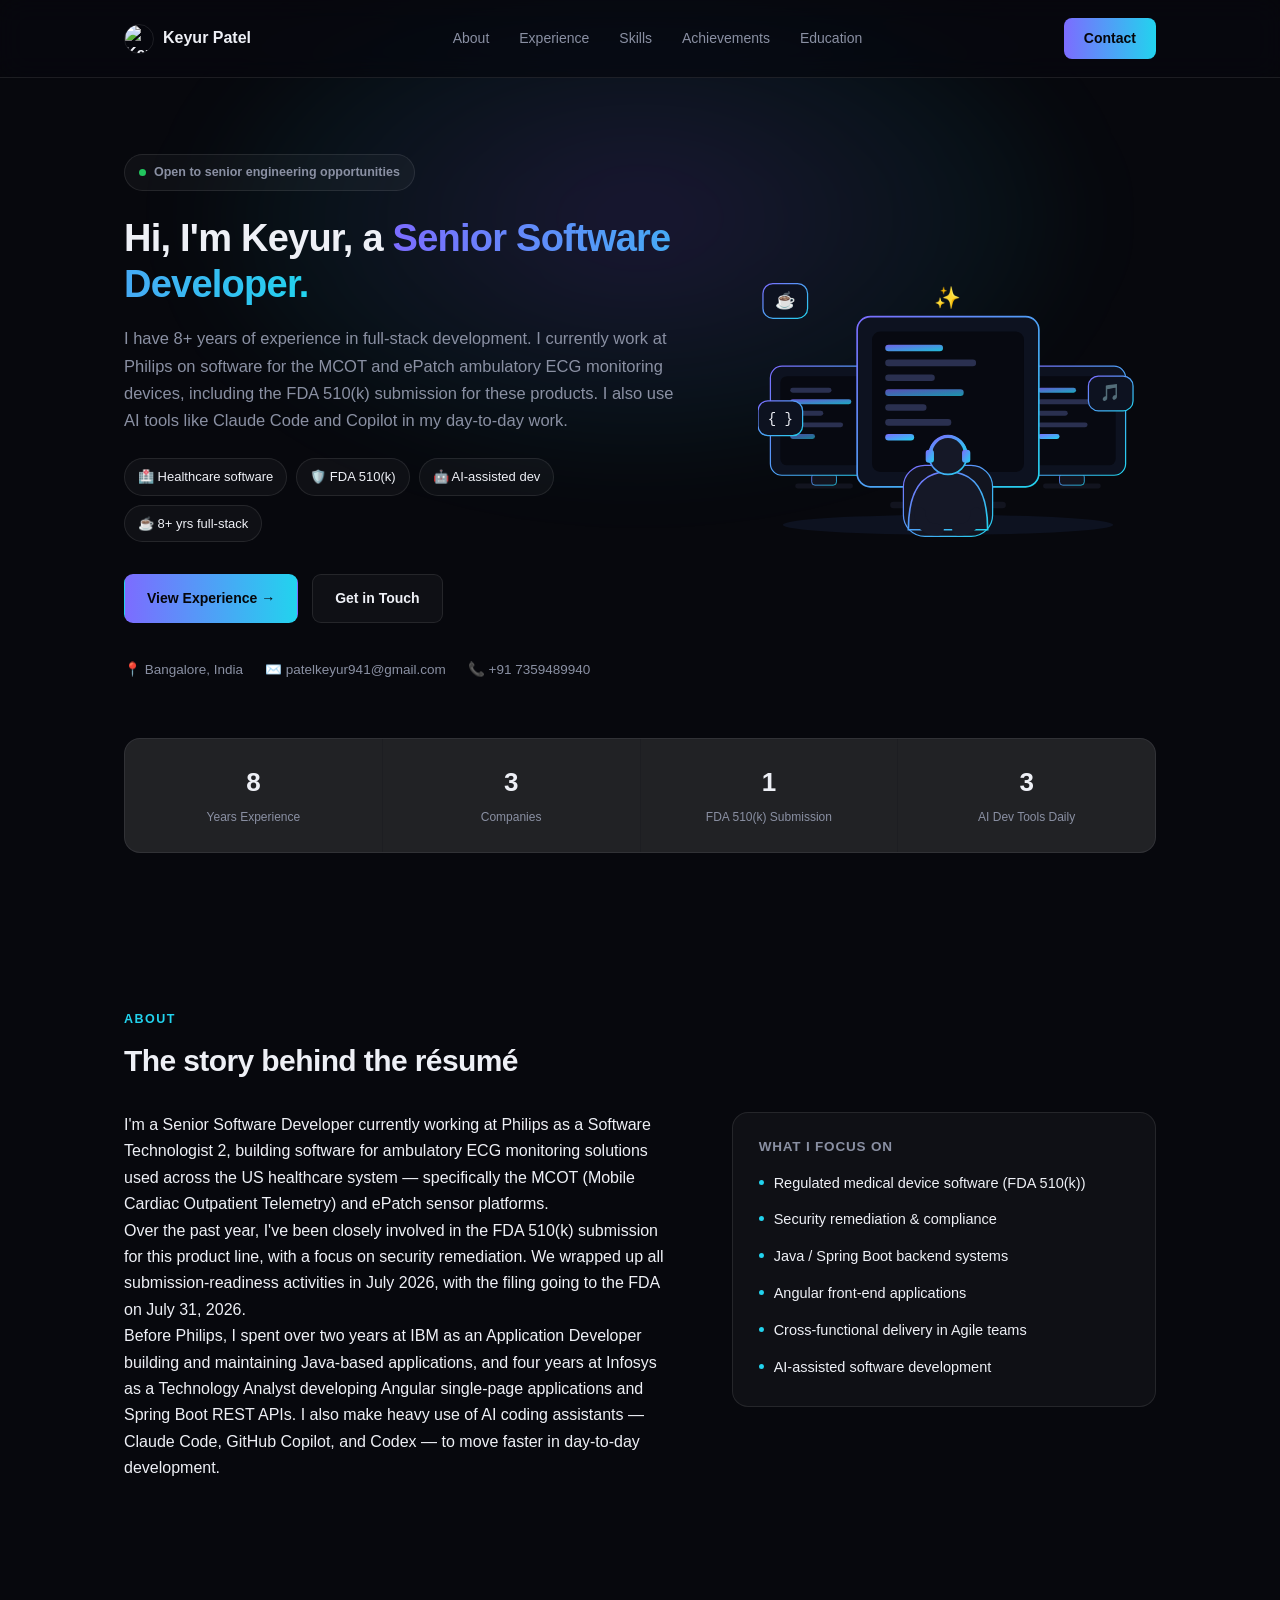
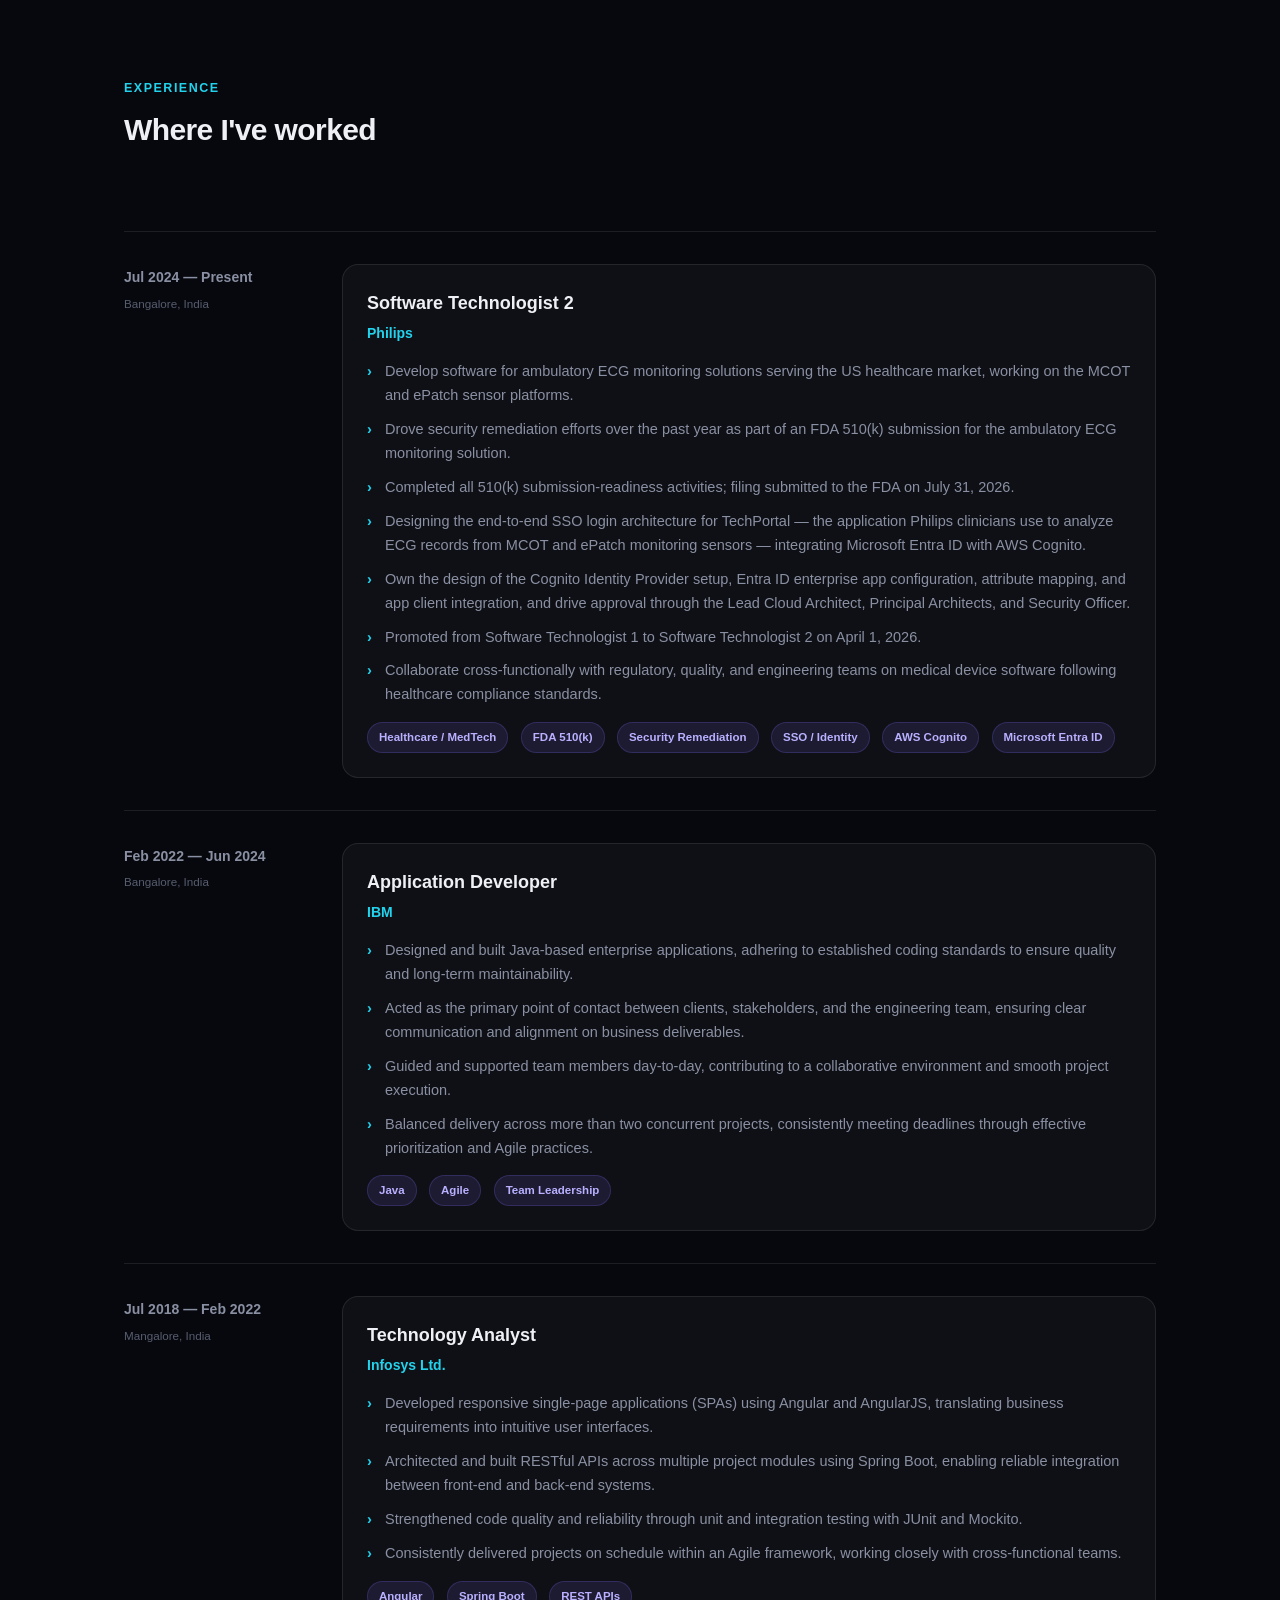
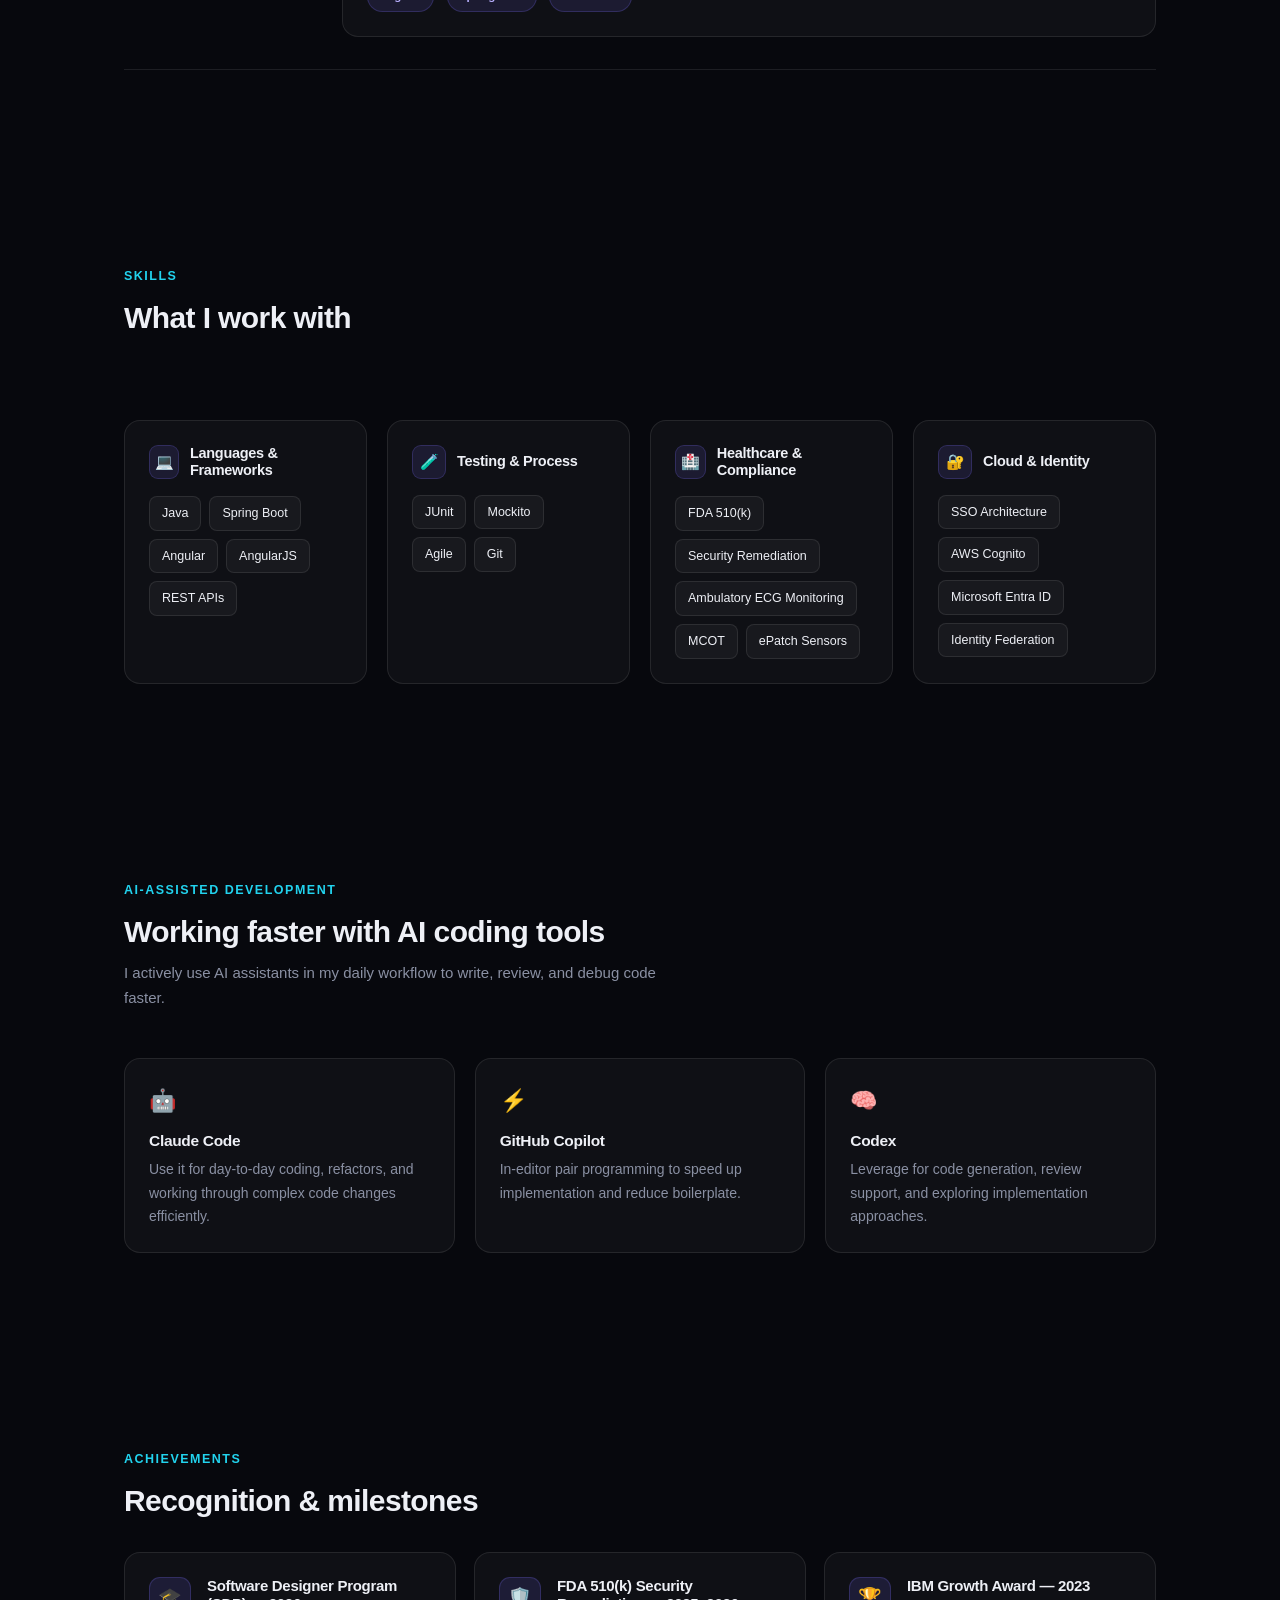
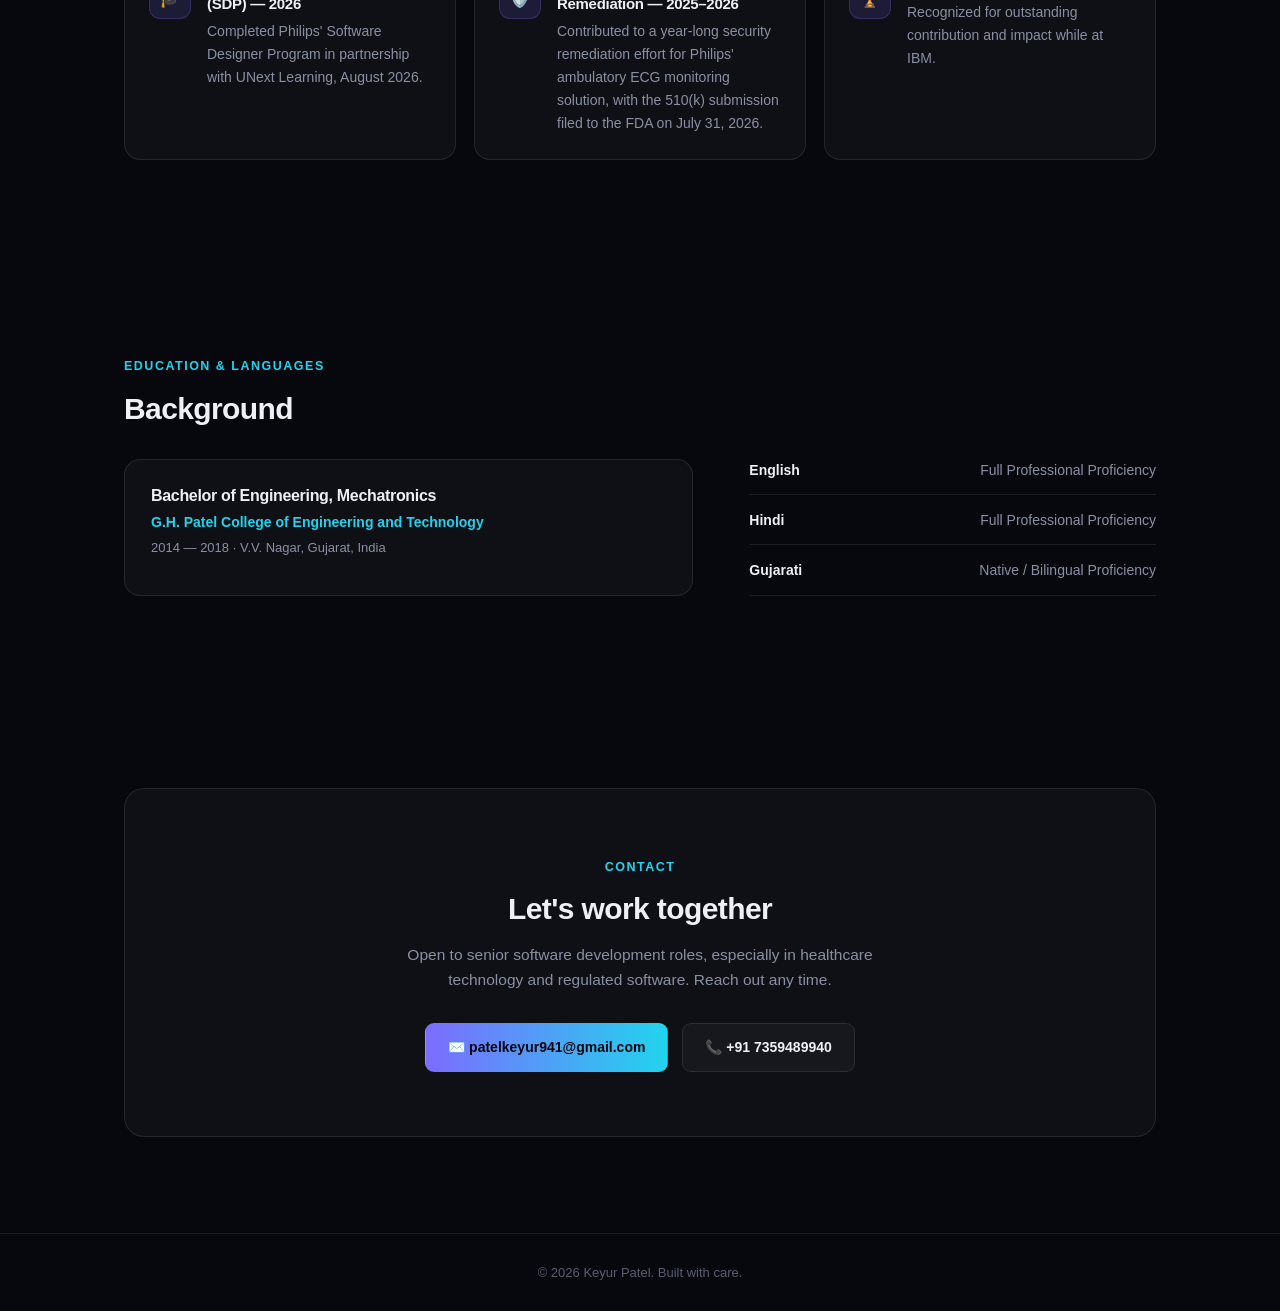
==== commit c7e71d67: "Add seated character with headphones to hero illustration" ====
--- a/index.html
+++ b/index.html
@@ -4,7 +4,7 @@
 <meta charset="UTF-8">
 <meta name="viewport" content="width=device-width, initial-scale=1.0">
 <title>Keyur Patel — Senior Software Developer</title>
-<meta name="description" content="Keyur Patel — Senior Software Developer building FDA-regulated ECG software at Philips. Java, Spring Boot, Angular, AI-assisted development.">
+<meta name="description" content="Keyur Patel — Senior Software Developer building FDA-regulated ambulatory ECG monitoring software at Philips. Java, Spring Boot, Angular, AI-assisted development.">
 <style>
   :root{
     --bg:#07080d;
@@ -77,6 +77,7 @@
   }
   .logo{font-weight:700;font-size:16px;display:flex;align-items:center;gap:9px;}
   .logo-dot{width:9px;height:9px;border-radius:3px;background:linear-gradient(135deg,var(--accent),var(--accent2));}
+  .nav-avatar{width:30px;height:30px;border-radius:50%;object-fit:cover;border:1px solid var(--border);}
   .nav-links{display:flex;gap:30px;font-size:14px;font-weight:500;color:var(--text-muted);}
   .nav-links a:hover{color:var(--text);}
   .nav-cta{
@@ -116,11 +117,20 @@
   .hero-meta{display:flex;flex-wrap:wrap;gap:22px;font-size:13.5px;color:var(--text-muted);}
   .hero-meta span{display:flex;align-items:center;gap:7px;}
 
-  /* illustration */
-  .hero-illustration{position:relative;display:flex;justify-content:center;}
+  /* illustration — passionate developer */
+  .hero-illustration{position:relative;display:flex;justify-content:center;align-items:center;}
   .float-badge{animation:floaty 4s ease-in-out infinite;}
-  @keyframes floaty{0%,100%{transform:translateY(0);}50%{transform:translateY(-8px);}}
-  .blip{animation:none;}
+  .float-badge.d2{animation-delay:-1.3s;}
+  .float-badge.d3{animation-delay:-2.6s;}
+  @keyframes floaty{0%,100%{transform:translateY(0);}50%{transform:translateY(-9px);}}
+  .cursor-blink{animation:blink 1.1s steps(1) infinite;}
+  @keyframes blink{0%,49%{opacity:1;}50%,100%{opacity:0;}}
+  .spark{animation:pulseScale 2.4s ease-in-out infinite;transform-origin:center;}
+  @keyframes pulseScale{0%,100%{transform:scale(1);opacity:.9;}50%{transform:scale(1.18);opacity:1;}}
+  .glow-ring{animation:glowPulse 2.4s ease-in-out infinite;transform-origin:center;}
+  @keyframes glowPulse{0%,100%{opacity:.25;}50%{opacity:.55;}}
+  .character{animation:bobHead 2.6s ease-in-out infinite;transform-origin:230px 260px;}
+  @keyframes bobHead{0%,100%{transform:translateY(0) rotate(0deg);}50%{transform:translateY(-3px) rotate(-1.5deg);}}
 
   .stat-row{
     display:grid;grid-template-columns:repeat(4,1fr);gap:1px;background:var(--border);
@@ -165,7 +175,7 @@
   }
 
   /* SKILLS */
-  .skills-grid{display:grid;grid-template-columns:repeat(3,1fr);gap:20px;}
+  .skills-grid{display:grid;grid-template-columns:repeat(auto-fit,minmax(230px,1fr));gap:20px;}
   .skill-card{
     border:1px solid var(--border);border-radius:var(--radius);padding:24px;background:var(--surface);
     transition:border-color .2s ease;
@@ -194,7 +204,7 @@
   .ai-card p{font-size:14px;color:var(--text-muted);}
 
   /* ACHIEVEMENTS */
-  .ach-grid{display:grid;grid-template-columns:repeat(2,1fr);gap:18px;}
+  .ach-grid{display:grid;grid-template-columns:repeat(auto-fit,minmax(280px,1fr));gap:18px;}
   .ach-card{
     border:1px solid var(--border);border-radius:var(--radius);padding:24px;background:var(--surface);
     display:flex;gap:16px;
@@ -231,7 +241,7 @@
 
   @media (max-width:900px){
     .hero-grid{grid-template-columns:1fr;}
-    .hero-illustration{order:-1;max-width:320px;margin:0 auto 8px;}
+    .hero-illustration{order:-1;max-width:300px;margin:0 auto 8px;}
   }
   @media (max-width:820px){
     .about-grid,.edu-lang{grid-template-columns:1fr;gap:32px;}
@@ -260,7 +270,7 @@
 
 <header>
   <nav>
-    <a href="#top" class="logo"><span class="logo-dot"></span> Keyur Patel</a>
+    <a href="#top" class="logo"><img src="keyur-photo.jpg" alt="Keyur Patel" class="nav-avatar"> Keyur Patel</a>
     <div class="nav-links">
       <a href="#about">About</a>
       <a href="#experience">Experience</a>
@@ -280,11 +290,12 @@
     <div class="wrap hero-grid">
       <div class="hero-content">
         <div class="status-pill"><span class="dot"></span> Open to senior engineering opportunities</div>
-        <h1>Hi, I'm Keyur — I build software that lives inside <span class="gradient-text">FDA-regulated heart monitors.</span></h1>
+        <h1>Hi, I'm Keyur, a <span class="gradient-text">Senior Software Developer.</span></h1>
         <p class="lede">
-          Senior Software Developer with 8+ years in full-stack engineering. At Philips, I write software
-          behind the MCOT and ePatch cardiac monitoring devices used across the US healthcare system —
-          and I lean on AI tools daily to ship faster.
+          I have 8+ years of experience in full-stack development. I currently work at Philips on
+          software for the MCOT and ePatch ambulatory ECG monitoring devices, including the FDA 510(k)
+          submission for these products. I also use AI tools like Claude Code and Copilot in my
+          day-to-day work.
         </p>
         <div class="quick-glance">
           <span class="pill">🏥 Healthcare software</span>
@@ -304,47 +315,88 @@
       </div>
 
       <div class="hero-illustration">
-        <svg viewBox="0 0 420 380" width="100%" style="max-width:360px">
+        <svg viewBox="0 0 460 340" width="100%" style="max-width:380px">
           <defs>
-            <linearGradient id="gradStroke" x1="0" y1="0" x2="1" y2="1">
+            <linearGradient id="devGrad" x1="0" y1="0" x2="1" y2="1">
               <stop offset="0%" stop-color="#7c6cff"/>
               <stop offset="100%" stop-color="#22d3ee"/>
             </linearGradient>
           </defs>
 
-          <!-- monitor stand -->
-          <rect x="190" y="266" width="40" height="16" rx="4" fill="#12141f" stroke="var(--border)"/>
-          <rect x="140" y="282" width="140" height="10" rx="5" fill="#12141f"/>
-
-          <!-- monitor frame -->
-          <rect x="30" y="34" width="360" height="240" rx="20" fill="#0d1220" stroke="url(#gradStroke)" stroke-width="2"/>
-          <!-- screen -->
-          <rect x="54" y="60" width="312" height="160" rx="12" fill="#070911"/>
-          <!-- grid lines -->
-          <line x1="54" y1="100" x2="366" y2="100" stroke="#1c2033" stroke-width="1"/>
-          <line x1="54" y1="140" x2="366" y2="140" stroke="#1c2033" stroke-width="1"/>
-          <line x1="54" y1="180" x2="366" y2="180" stroke="#1c2033" stroke-width="1"/>
-
-          <!-- ECG waveform -->
-          <path d="M60,140 L110,140 L124,140 L136,112 L150,168 L164,86 L178,150 L192,140 L230,140 L360,140"
-                fill="none" stroke="url(#gradStroke)" stroke-width="3" stroke-linecap="round" stroke-linejoin="round"/>
-
-          <!-- moving blip -->
-          <circle r="5" fill="#22d3ee" class="blip">
-            <animateMotion dur="3.2s" repeatCount="indefinite"
-              path="M60,140 L110,140 L124,140 L136,112 L150,168 L164,86 L178,150 L192,140 L230,140 L360,140"/>
-          </circle>
-
-          <!-- floating code badge -->
+          <!-- desk shadow -->
+          <ellipse cx="230" cy="300" rx="200" ry="12" fill="#0d1220"/>
+
+          <!-- left monitor -->
+          <rect x="45" y="250" width="70" height="6" rx="3" fill="#12141f"/>
+          <rect x="65" y="238" width="30" height="14" rx="4" fill="#12141f" stroke="url(#devGrad)" stroke-width="1"/>
+          <rect x="15" y="108" width="130" height="132" rx="14" fill="#0d1220" stroke="url(#devGrad)" stroke-width="1.5"/>
+          <rect x="27" y="120" width="106" height="108" rx="8" fill="#070911"/>
+          <rect x="39" y="134" width="50" height="6" rx="3" fill="#2a3050"/>
+          <rect x="39" y="148" width="74" height="6" rx="3" fill="url(#devGrad)" opacity="0.8"/>
+          <rect x="39" y="162" width="40" height="6" rx="3" fill="#2a3050"/>
+          <rect x="39" y="176" width="64" height="6" rx="3" fill="#2a3050"/>
+          <rect x="39" y="190" width="30" height="6" rx="3" fill="url(#devGrad)" opacity="0.6"/>
+
+          <!-- right monitor -->
+          <rect x="345" y="250" width="70" height="6" rx="3" fill="#12141f"/>
+          <rect x="365" y="238" width="30" height="14" rx="4" fill="#12141f" stroke="url(#devGrad)" stroke-width="1"/>
+          <rect x="315" y="108" width="130" height="132" rx="14" fill="#0d1220" stroke="url(#devGrad)" stroke-width="1.5"/>
+          <rect x="327" y="120" width="106" height="108" rx="8" fill="#070911"/>
+          <rect x="339" y="134" width="46" height="6" rx="3" fill="url(#devGrad)" opacity="0.8"/>
+          <rect x="339" y="148" width="70" height="6" rx="3" fill="#2a3050"/>
+          <rect x="339" y="162" width="36" height="6" rx="3" fill="#2a3050"/>
+          <rect x="339" y="176" width="60" height="6" rx="3" fill="#2a3050"/>
+          <rect x="339" y="190" width="26" height="6" rx="3" fill="url(#devGrad)" class="cursor-blink"/>
+
+          <!-- center monitor (main) -->
+          <rect x="160" y="272" width="140" height="8" rx="4" fill="#12141f"/>
+          <rect x="210" y="252" width="40" height="20" rx="4" fill="#12141f" stroke="url(#devGrad)" stroke-width="1.5"/>
+          <rect x="120" y="48" width="220" height="206" rx="16" fill="#0d1220" stroke="url(#devGrad)" stroke-width="2"/>
+          <rect x="138" y="66" width="184" height="170" rx="10" fill="#070911"/>
+          <rect x="154" y="82" width="70" height="8" rx="4" fill="url(#devGrad)" opacity="0.9"/>
+          <rect x="154" y="100" width="110" height="8" rx="4" fill="#2a3050"/>
+          <rect x="154" y="118" width="60" height="8" rx="4" fill="#2a3050"/>
+          <rect x="154" y="136" width="95" height="8" rx="4" fill="url(#devGrad)" opacity="0.7"/>
+          <rect x="154" y="154" width="50" height="8" rx="4" fill="#2a3050"/>
+          <rect x="154" y="172" width="80" height="8" rx="4" fill="#2a3050"/>
+          <rect x="154" y="190" width="35" height="8" rx="4" fill="url(#devGrad)" class="cursor-blink"/>
+
+          <!-- passion spark above main screen -->
+          <text x="230" y="34" font-size="26" text-anchor="middle" class="spark">✨</text>
+
+          <!-- person, seated at the desk facing the screens, vibing with headphones on -->
+          <g class="character">
+            <!-- chair -->
+            <rect x="176" y="228" width="108" height="86" rx="26" fill="#12141f" stroke="url(#devGrad)" stroke-width="1.5"/>
+            <!-- shoulders / hoodie -->
+            <path d="M182,306 C182,258 198,236 230,236 C262,236 278,258 278,306 Z" fill="#151827" stroke="url(#devGrad)" stroke-width="2"/>
+            <!-- arms reaching the keyboard -->
+            <path d="M196,286 C196,300 205,306 218,306" fill="none" stroke="#151827" stroke-width="14" stroke-linecap="round"/>
+            <path d="M264,286 C264,300 255,306 242,306" fill="none" stroke="#151827" stroke-width="14" stroke-linecap="round"/>
+            <!-- head -->
+            <circle cx="230" cy="216" r="23" fill="#151827" stroke="url(#devGrad)" stroke-width="2"/>
+            <!-- headphones -->
+            <path d="M209,214 a21,21 0 0,1 42,0" fill="none" stroke="url(#devGrad)" stroke-width="4" stroke-linecap="round"/>
+            <rect x="203" y="209" width="10" height="16" rx="4" fill="url(#devGrad)"/>
+            <rect x="247" y="209" width="10" height="16" rx="4" fill="url(#devGrad)"/>
+          </g>
+
+          <!-- floating badge: braces -->
           <g class="float-badge">
-            <rect x="316" y="6" width="70" height="40" rx="12" fill="#0d1220" stroke="url(#gradStroke)" stroke-width="1.5"/>
-            <text x="351" y="31" font-family="monospace" font-size="16" fill="#eef0f6" text-anchor="middle">&lt;/&gt;</text>
+            <rect x="0" y="150" width="54" height="42" rx="12" fill="#0d1220" stroke="url(#devGrad)" stroke-width="1.5"/>
+            <text x="27" y="177" font-family="monospace" font-size="17" fill="#eef0f6" text-anchor="middle">{ }</text>
           </g>
 
-          <!-- floating heart/pulse badge -->
-          <g class="float-badge" style="animation-delay:-2s">
-            <rect x="10" y="200" width="56" height="56" rx="14" fill="#0d1220" stroke="url(#gradStroke)" stroke-width="1.5"/>
-            <path d="M38 232c-8-6-13-11-13-17 0-5 4-8 8-8 3 0 6 2 5 6 -1-4 2-6 5-6 4 0 8 3 8 8 0 6-5 11-13 17z" fill="#7c6cff"/>
+          <!-- floating badge: music note, vibing -->
+          <g class="float-badge d2">
+            <rect x="400" y="120" width="54" height="42" rx="12" fill="#0d1220" stroke="url(#devGrad)" stroke-width="1.5"/>
+            <text x="427" y="147" font-size="20" text-anchor="middle">🎵</text>
+          </g>
+
+          <!-- floating badge: coffee -->
+          <g class="float-badge d3">
+            <rect x="6" y="8" width="54" height="42" rx="12" fill="#0d1220" stroke="url(#devGrad)" stroke-width="1.5"/>
+            <text x="33" y="35" font-size="20" text-anchor="middle">☕</text>
           </g>
         </svg>
       </div>
@@ -368,8 +420,8 @@
       <div class="about-grid" style="margin-top:32px;">
         <div class="reveal reveal-delay-1">
           <p>
-            I'm a Senior Software Developer currently working at Philips as a Software Technologist 1,
-            building software for ECG diagnostic solutions used across the US healthcare system —
+            I'm a Senior Software Developer currently working at Philips as a Software Technologist 2,
+            building software for ambulatory ECG monitoring solutions used across the US healthcare system —
             specifically the MCOT (Mobile Cardiac Outpatient Telemetry) and ePatch sensor platforms.
           </p>
           <p>
@@ -410,17 +462,23 @@
         <div class="job reveal">
           <div class="job-period">Jul 2024 — Present<small>Bangalore, India</small></div>
           <div class="job-card">
-            <div class="job-title">Software Technologist 1</div>
+            <div class="job-title">Software Technologist 2</div>
             <div class="job-org">Philips</div>
             <ul>
-              <li>Develop software for ECG diagnostic solutions serving the US healthcare market, working on the MCOT and ePatch sensor platforms.</li>
-              <li>Drove security remediation efforts over the past year as part of an FDA 510(k) submission for the ECG solution.</li>
+              <li>Develop software for ambulatory ECG monitoring solutions serving the US healthcare market, working on the MCOT and ePatch sensor platforms.</li>
+              <li>Drove security remediation efforts over the past year as part of an FDA 510(k) submission for the ambulatory ECG monitoring solution.</li>
               <li>Completed all 510(k) submission-readiness activities; filing submitted to the FDA on July 31, 2026.</li>
+              <li>Designing the end-to-end SSO login architecture for TechPortal — the application Philips clinicians use to analyze ECG records from MCOT and ePatch monitoring sensors — integrating Microsoft Entra ID with AWS Cognito.</li>
+              <li>Own the design of the Cognito Identity Provider setup, Entra ID enterprise app configuration, attribute mapping, and app client integration, and drive approval through the Lead Cloud Architect, Principal Architects, and Security Officer.</li>
+              <li>Promoted from Software Technologist 1 to Software Technologist 2 on April 1, 2026.</li>
               <li>Collaborate cross-functionally with regulatory, quality, and engineering teams on medical device software following healthcare compliance standards.</li>
             </ul>
             <span class="badge">Healthcare / MedTech</span>
             <span class="badge">FDA 510(k)</span>
             <span class="badge">Security Remediation</span>
+            <span class="badge">SSO / Identity</span>
+            <span class="badge">AWS Cognito</span>
+            <span class="badge">Microsoft Entra ID</span>
           </div>
         </div>
 
@@ -430,10 +488,10 @@
             <div class="job-title">Application Developer</div>
             <div class="job-org">IBM</div>
             <ul>
-              <li>Designed, developed, and maintained Java-based applications following coding standards.</li>
-              <li>Managed end-to-end client and stakeholder communication for business deliverables.</li>
-              <li>Supervised and motivated team members daily to ensure smooth team operations.</li>
-              <li>Worked on more than two projects simultaneously, delivering within stipulated timelines using Agile methodology.</li>
+              <li>Designed and built Java-based enterprise applications, adhering to established coding standards to ensure quality and long-term maintainability.</li>
+              <li>Acted as the primary point of contact between clients, stakeholders, and the engineering team, ensuring clear communication and alignment on business deliverables.</li>
+              <li>Guided and supported team members day-to-day, contributing to a collaborative environment and smooth project execution.</li>
+              <li>Balanced delivery across more than two concurrent projects, consistently meeting deadlines through effective prioritization and Agile practices.</li>
             </ul>
             <span class="badge">Java</span>
             <span class="badge">Agile</span>
@@ -447,10 +505,10 @@
             <div class="job-title">Technology Analyst</div>
             <div class="job-org">Infosys Ltd.</div>
             <ul>
-              <li>Built single-page applications (SPAs) using Angular and AngularJS.</li>
-              <li>Designed and developed RESTful APIs for multiple project modules using Spring Boot.</li>
-              <li>Applied testing frameworks including JUnit and Mockito to ensure code quality.</li>
-              <li>Delivered projects on time within an Agile development methodology.</li>
+              <li>Developed responsive single-page applications (SPAs) using Angular and AngularJS, translating business requirements into intuitive user interfaces.</li>
+              <li>Architected and built RESTful APIs across multiple project modules using Spring Boot, enabling reliable integration between front-end and back-end systems.</li>
+              <li>Strengthened code quality and reliability through unit and integration testing with JUnit and Mockito.</li>
+              <li>Consistently delivered projects on schedule within an Agile framework, working closely with cross-functional teams.</li>
             </ul>
             <span class="badge">Angular</span>
             <span class="badge">Spring Boot</span>
@@ -493,9 +551,18 @@
           <div class="tag-row">
             <span class="tag">FDA 510(k)</span>
             <span class="tag">Security Remediation</span>
-            <span class="tag">ECG Diagnostics</span>
+            <span class="tag">Ambulatory ECG Monitoring</span>
             <span class="tag">MCOT</span>
             <span class="tag">ePatch Sensors</span>
+          </div>
+        </div>
+        <div class="skill-card reveal reveal-delay-2">
+          <h3><span class="ic">🔐</span> Cloud &amp; Identity</h3>
+          <div class="tag-row">
+            <span class="tag">SSO Architecture</span>
+            <span class="tag">AWS Cognito</span>
+            <span class="tag">Microsoft Entra ID</span>
+            <span class="tag">Identity Federation</span>
           </div>
         </div>
       </div>
@@ -535,17 +602,24 @@
       <h2 class="reveal">Recognition &amp; milestones</h2>
       <div class="ach-grid" style="margin-top:32px;">
         <div class="ach-card reveal">
+          <div class="ach-ic">🎓</div>
+          <div>
+            <h3>Software Designer Program (SDP) — 2026</h3>
+            <p>Completed Philips' Software Designer Program in partnership with UNext Learning, August 2026.</p>
+          </div>
+        </div>
+        <div class="ach-card reveal reveal-delay-1">
+          <div class="ach-ic">🛡️</div>
+          <div>
+            <h3>FDA 510(k) Security Remediation — 2025–2026</h3>
+            <p>Contributed to a year-long security remediation effort for Philips' ambulatory ECG monitoring solution, with the 510(k) submission filed to the FDA on July 31, 2026.</p>
+          </div>
+        </div>
+        <div class="ach-card reveal reveal-delay-2">
           <div class="ach-ic">🏆</div>
           <div>
             <h3>IBM Growth Award — 2023</h3>
             <p>Recognized for outstanding contribution and impact while at IBM.</p>
-          </div>
-        </div>
-        <div class="ach-card reveal reveal-delay-1">
-          <div class="ach-ic">🛡️</div>
-          <div>
-            <h3>FDA 510(k) Security Remediation — 2025–2026</h3>
-            <p>Contributed to a year-long security remediation effort for Philips' ECG solution, with the 510(k) submission filed to the FDA on July 31, 2026.</p>
           </div>
         </div>
       </div>
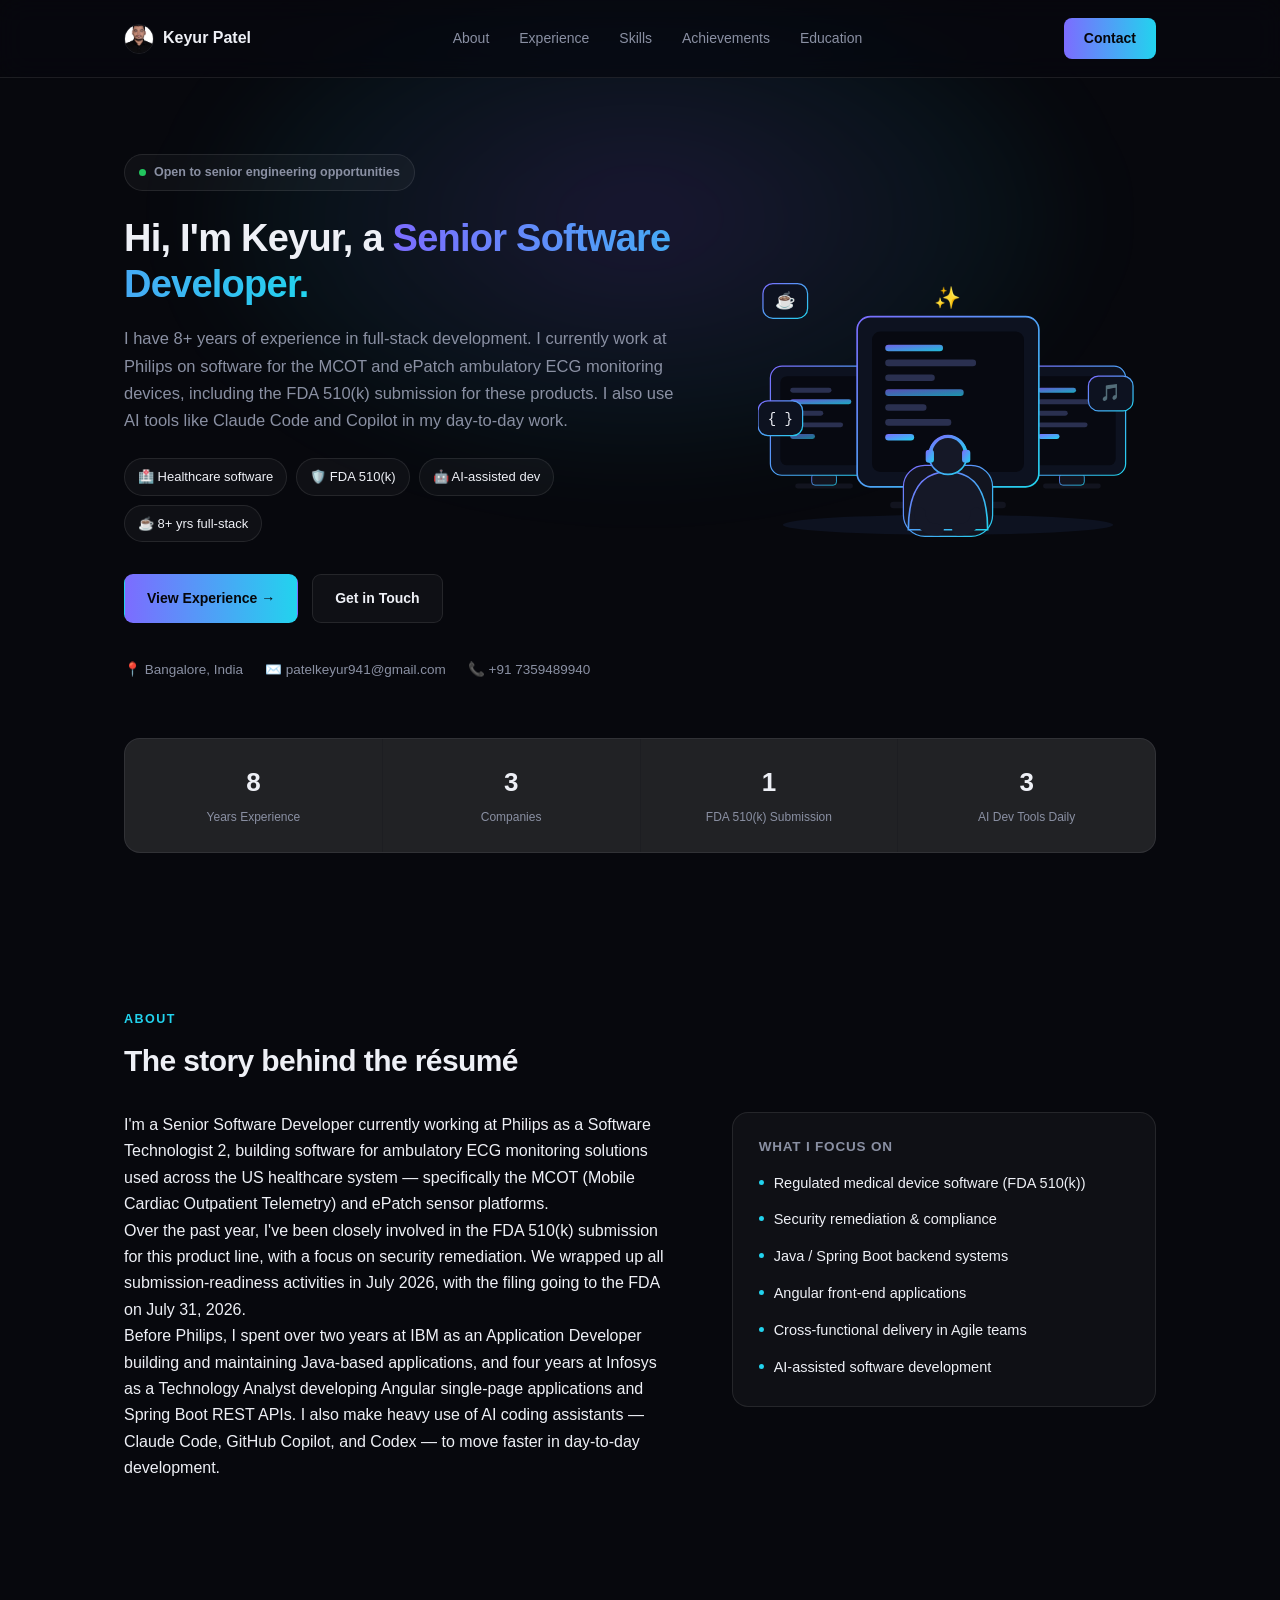
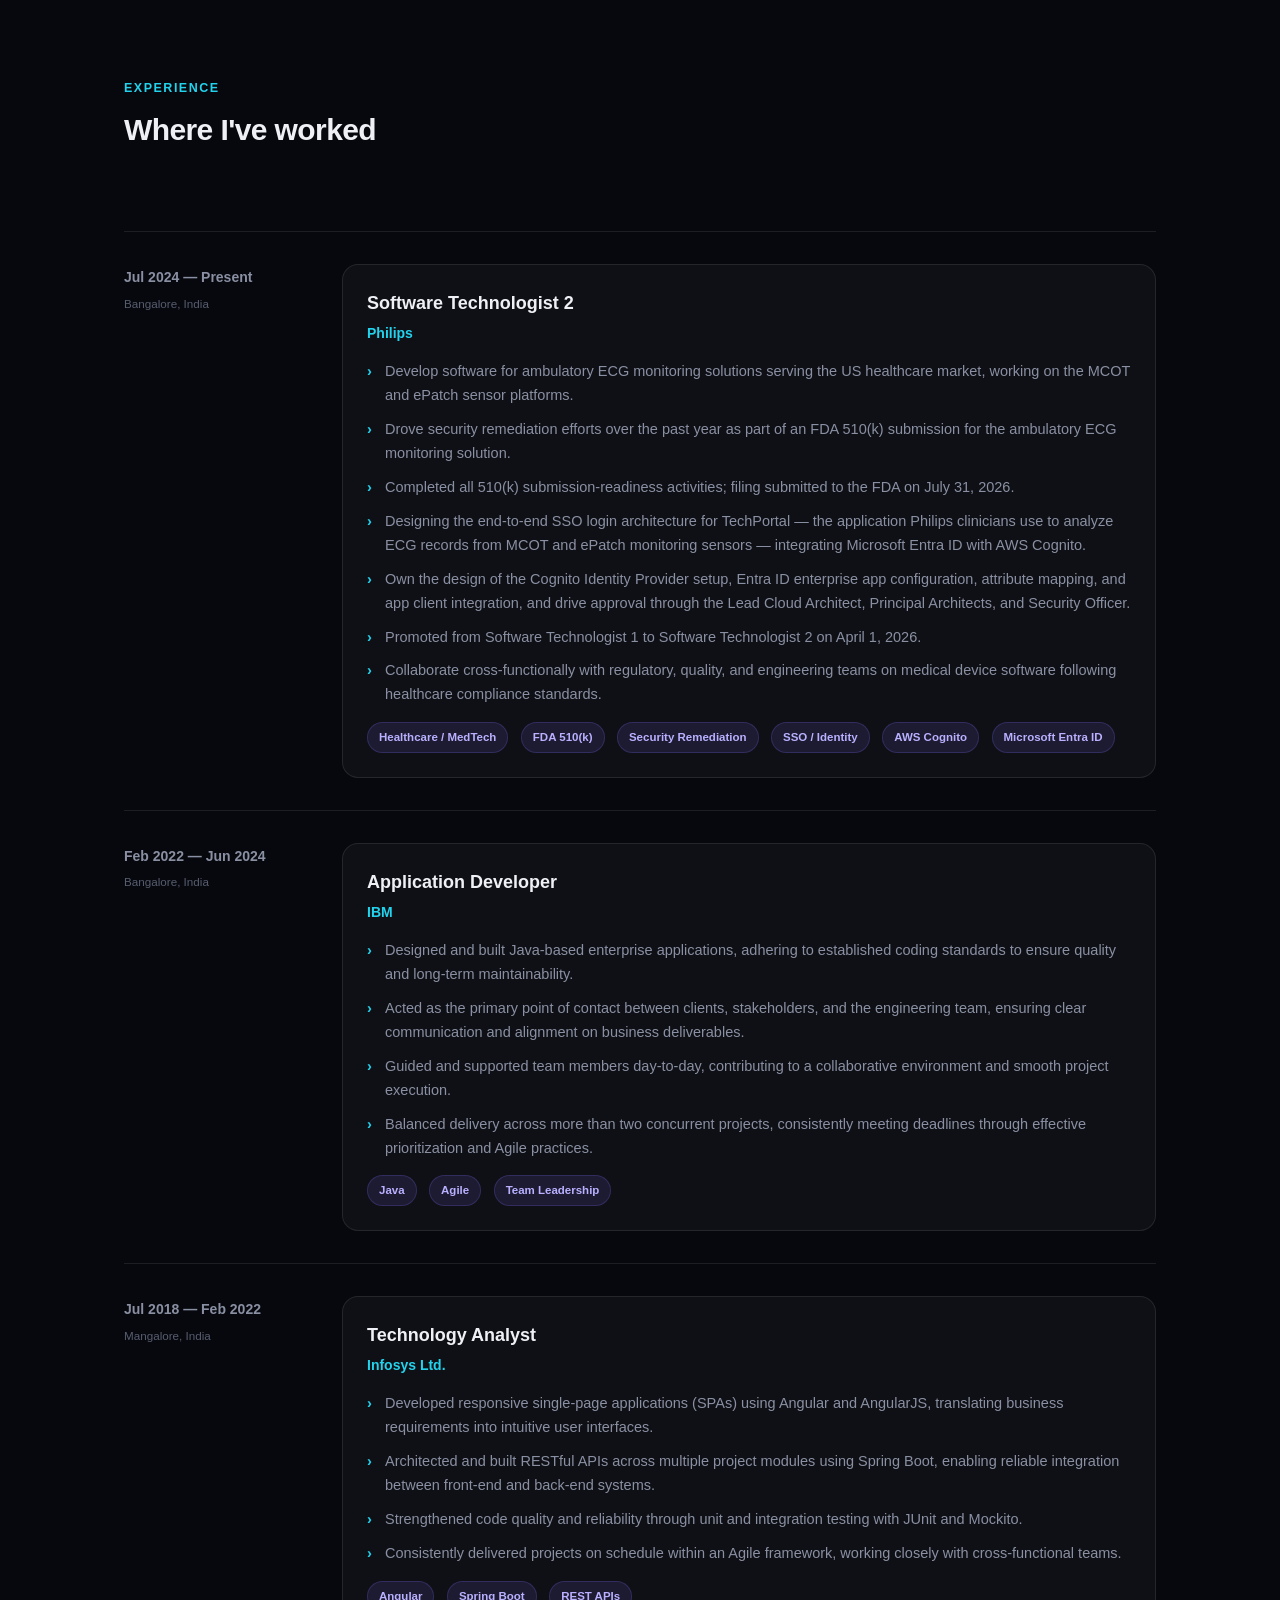
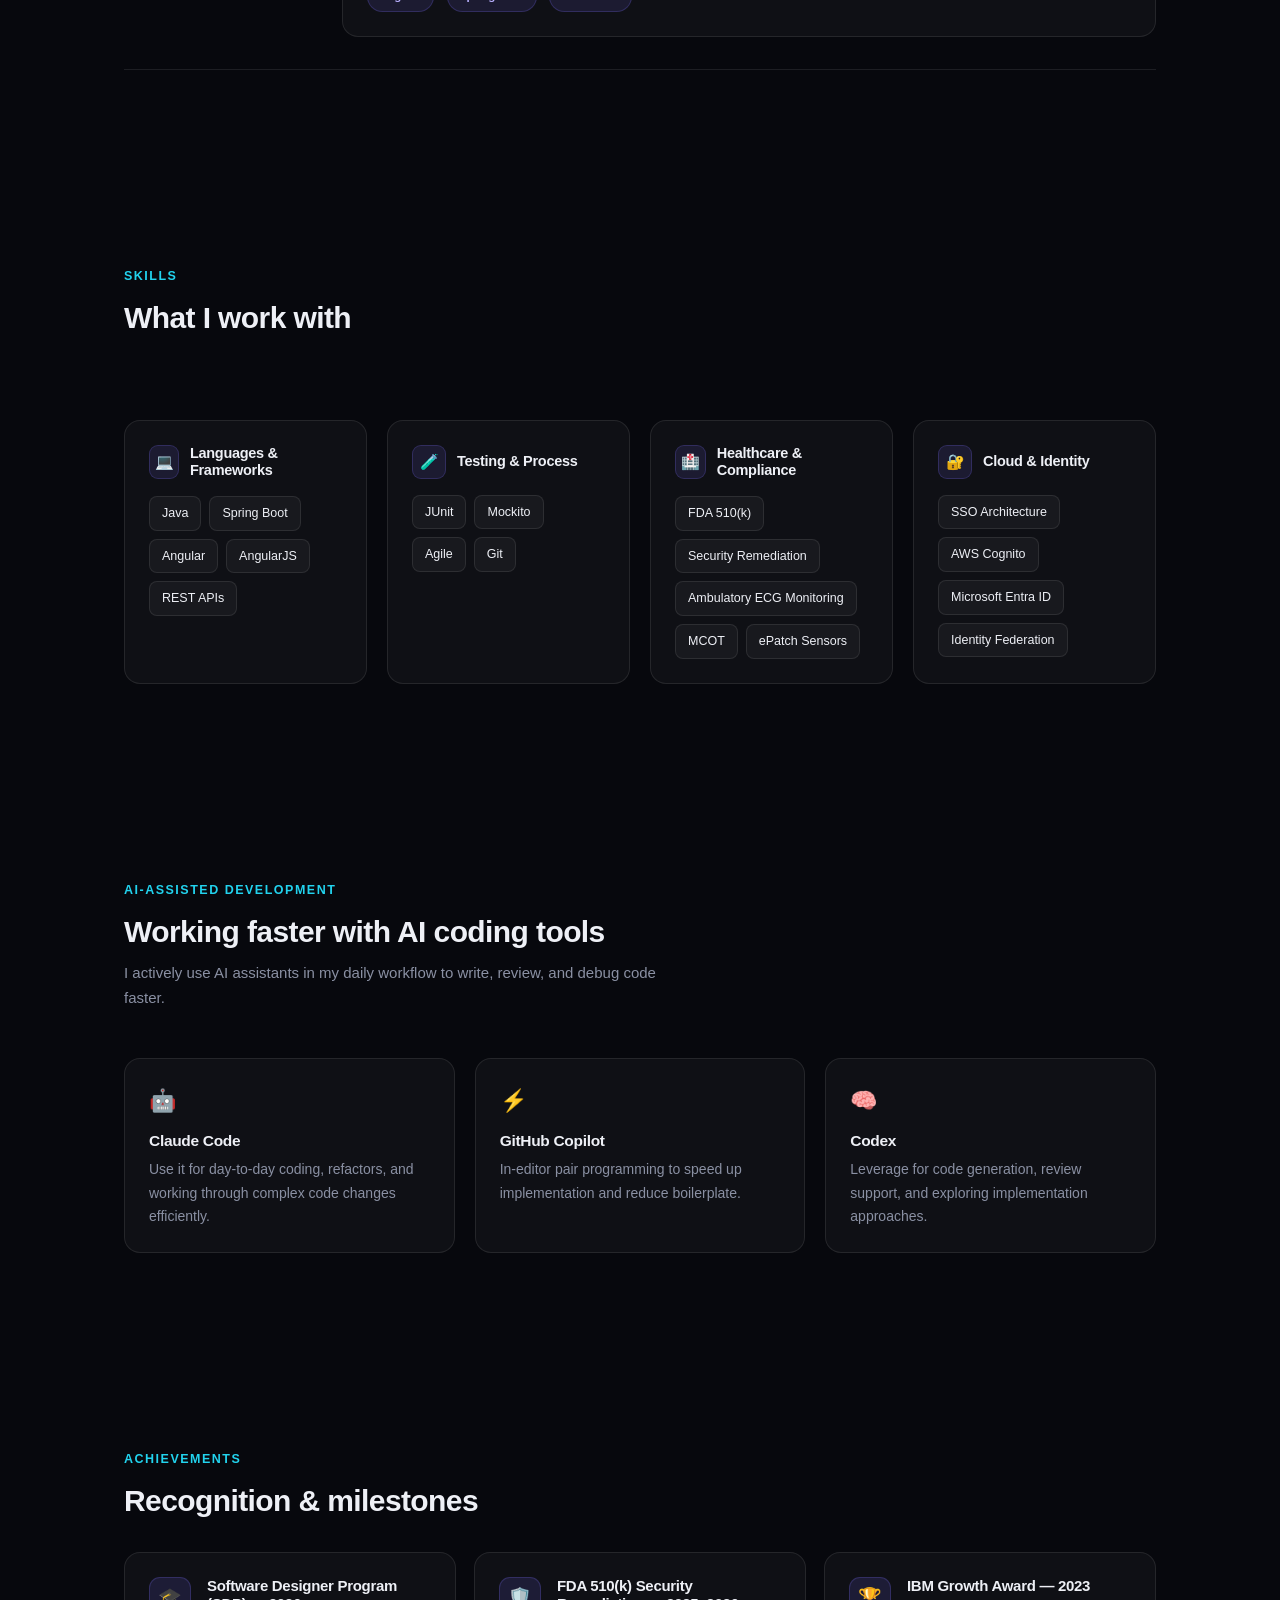
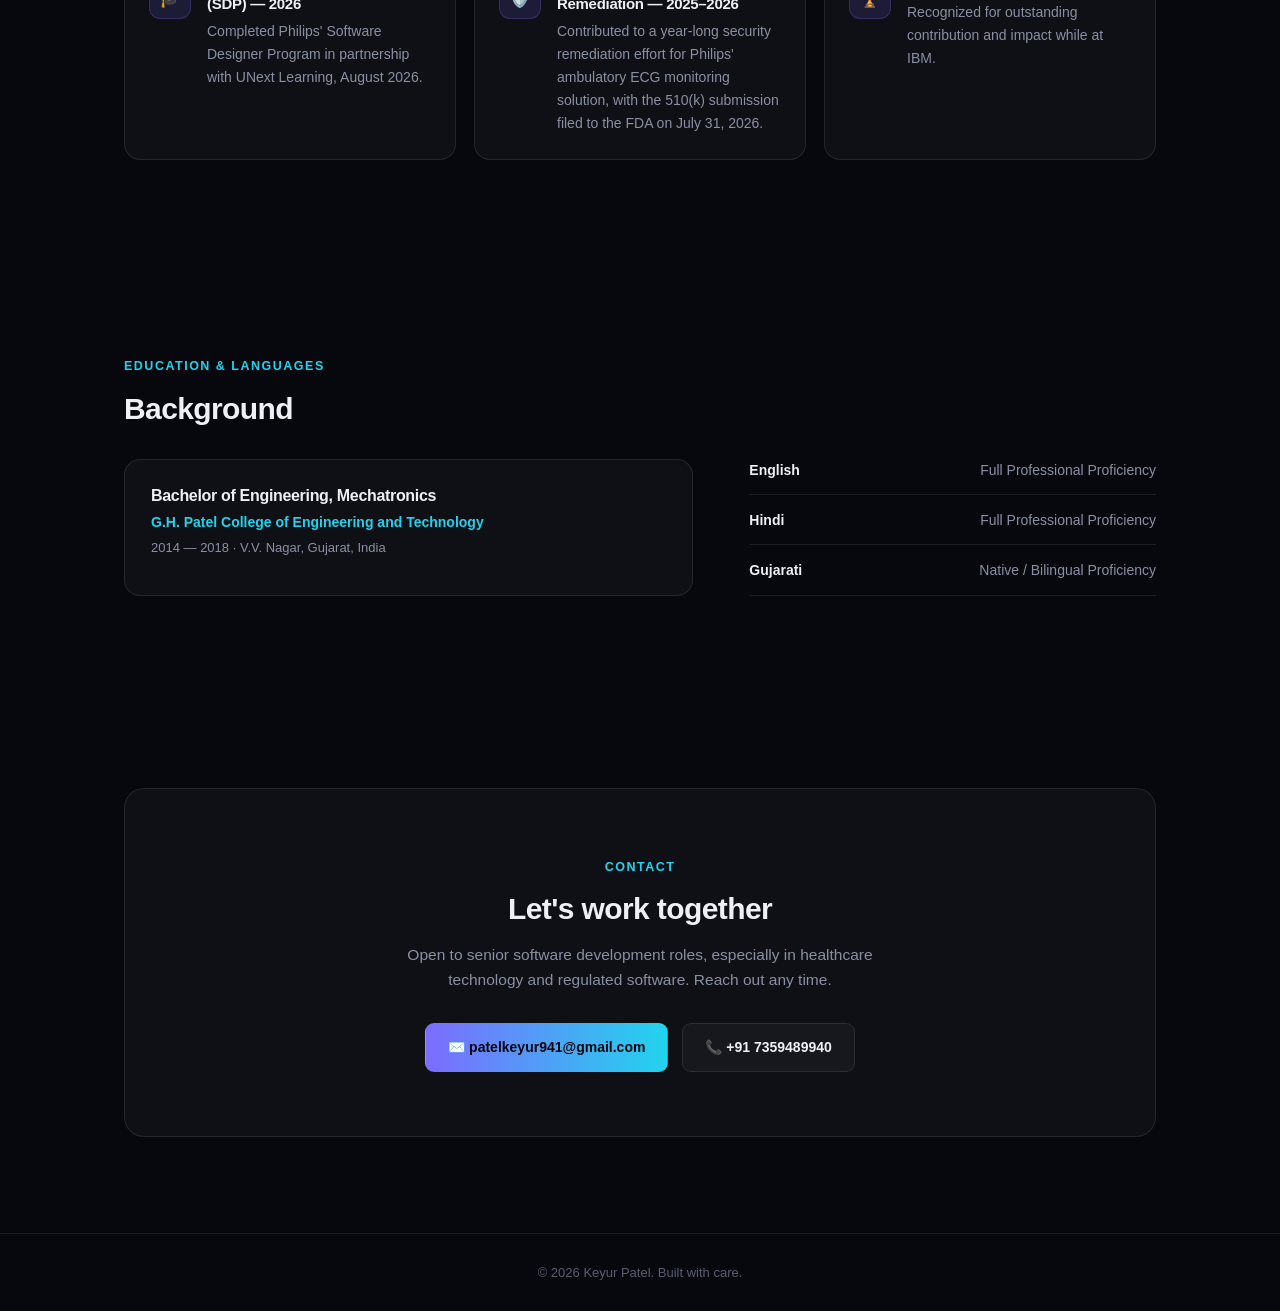
==== commit 92f0fd54: "Update logo image source and add new profile picture" ====
--- a/index.html
+++ b/index.html
@@ -270,7 +270,7 @@
 
 <header>
   <nav>
-    <a href="#top" class="logo"><img src="keyur-photo.jpg" alt="Keyur Patel" class="nav-avatar"> Keyur Patel</a>
+    <a href="#top" class="logo"><img src="./keyur_patel.jpeg" alt="Keyur Patel" class="nav-avatar"> Keyur Patel</a>
     <div class="nav-links">
       <a href="#about">About</a>
       <a href="#experience">Experience</a>
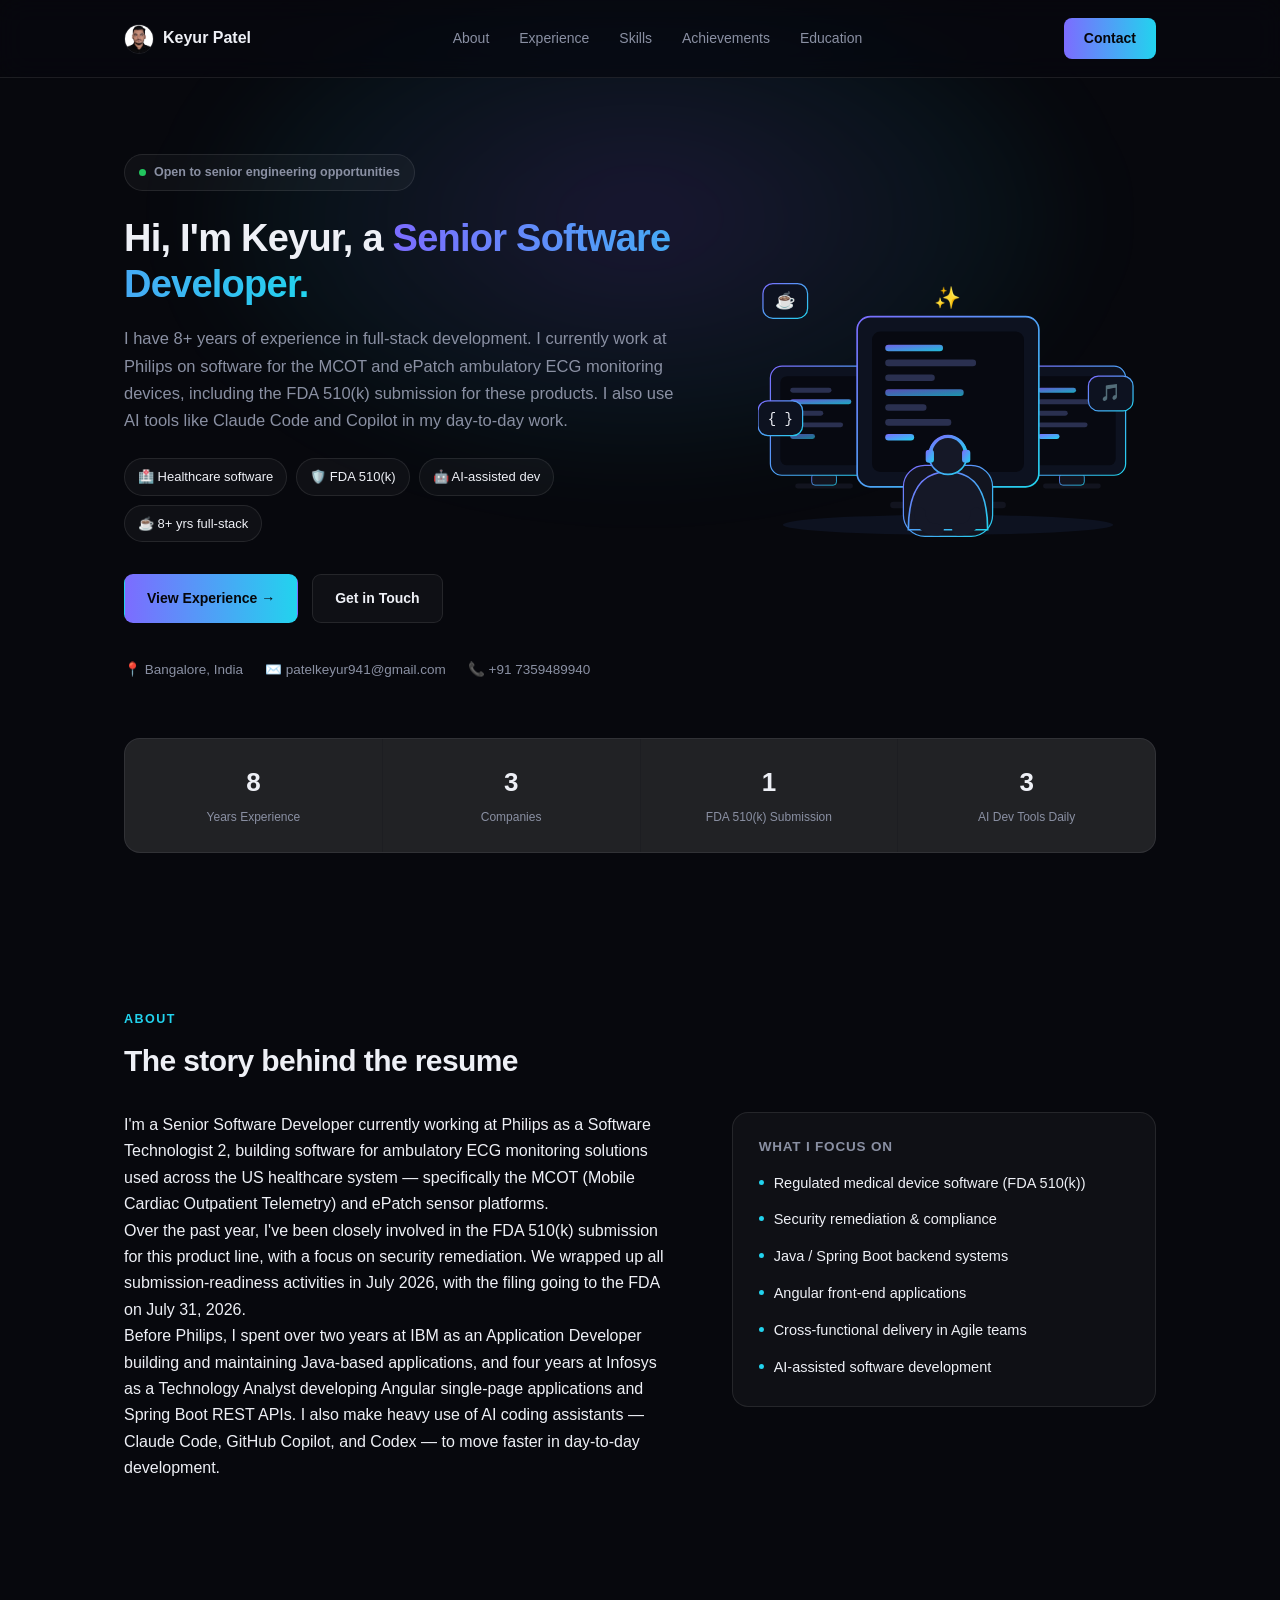
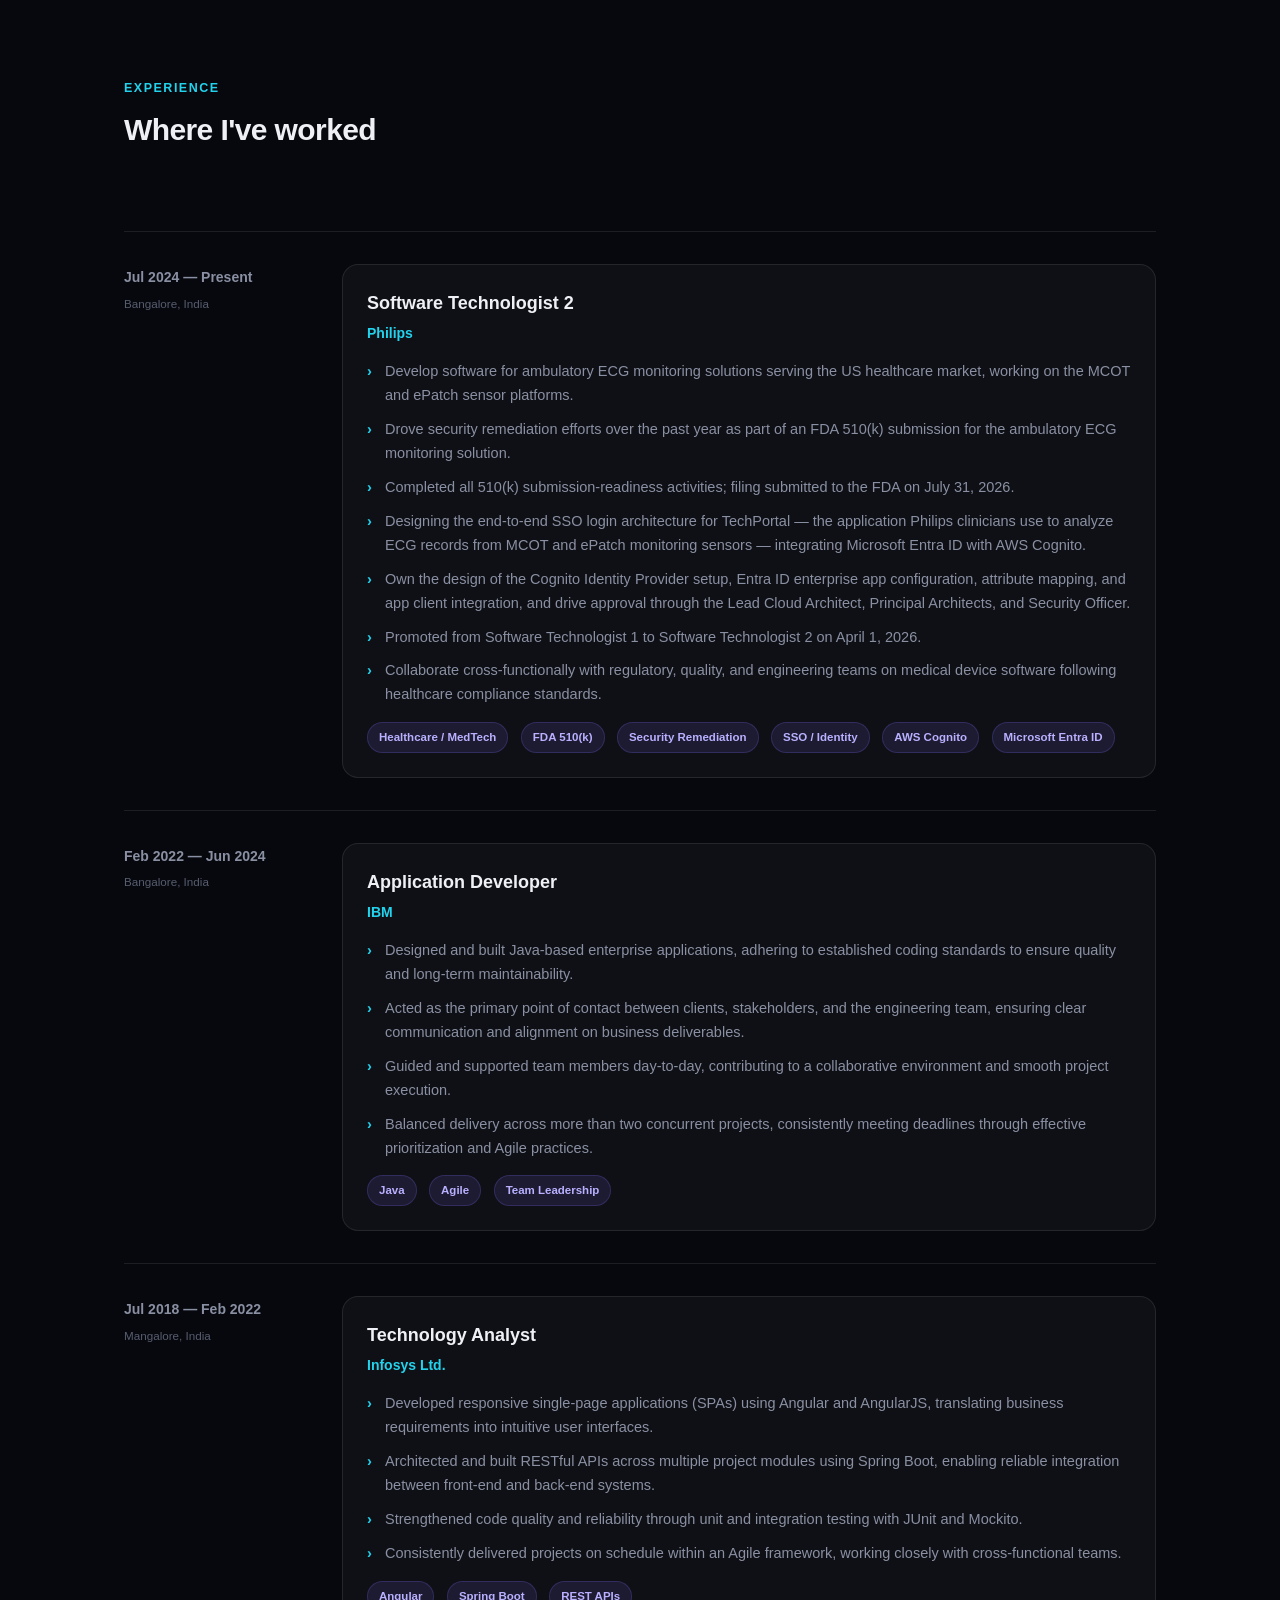
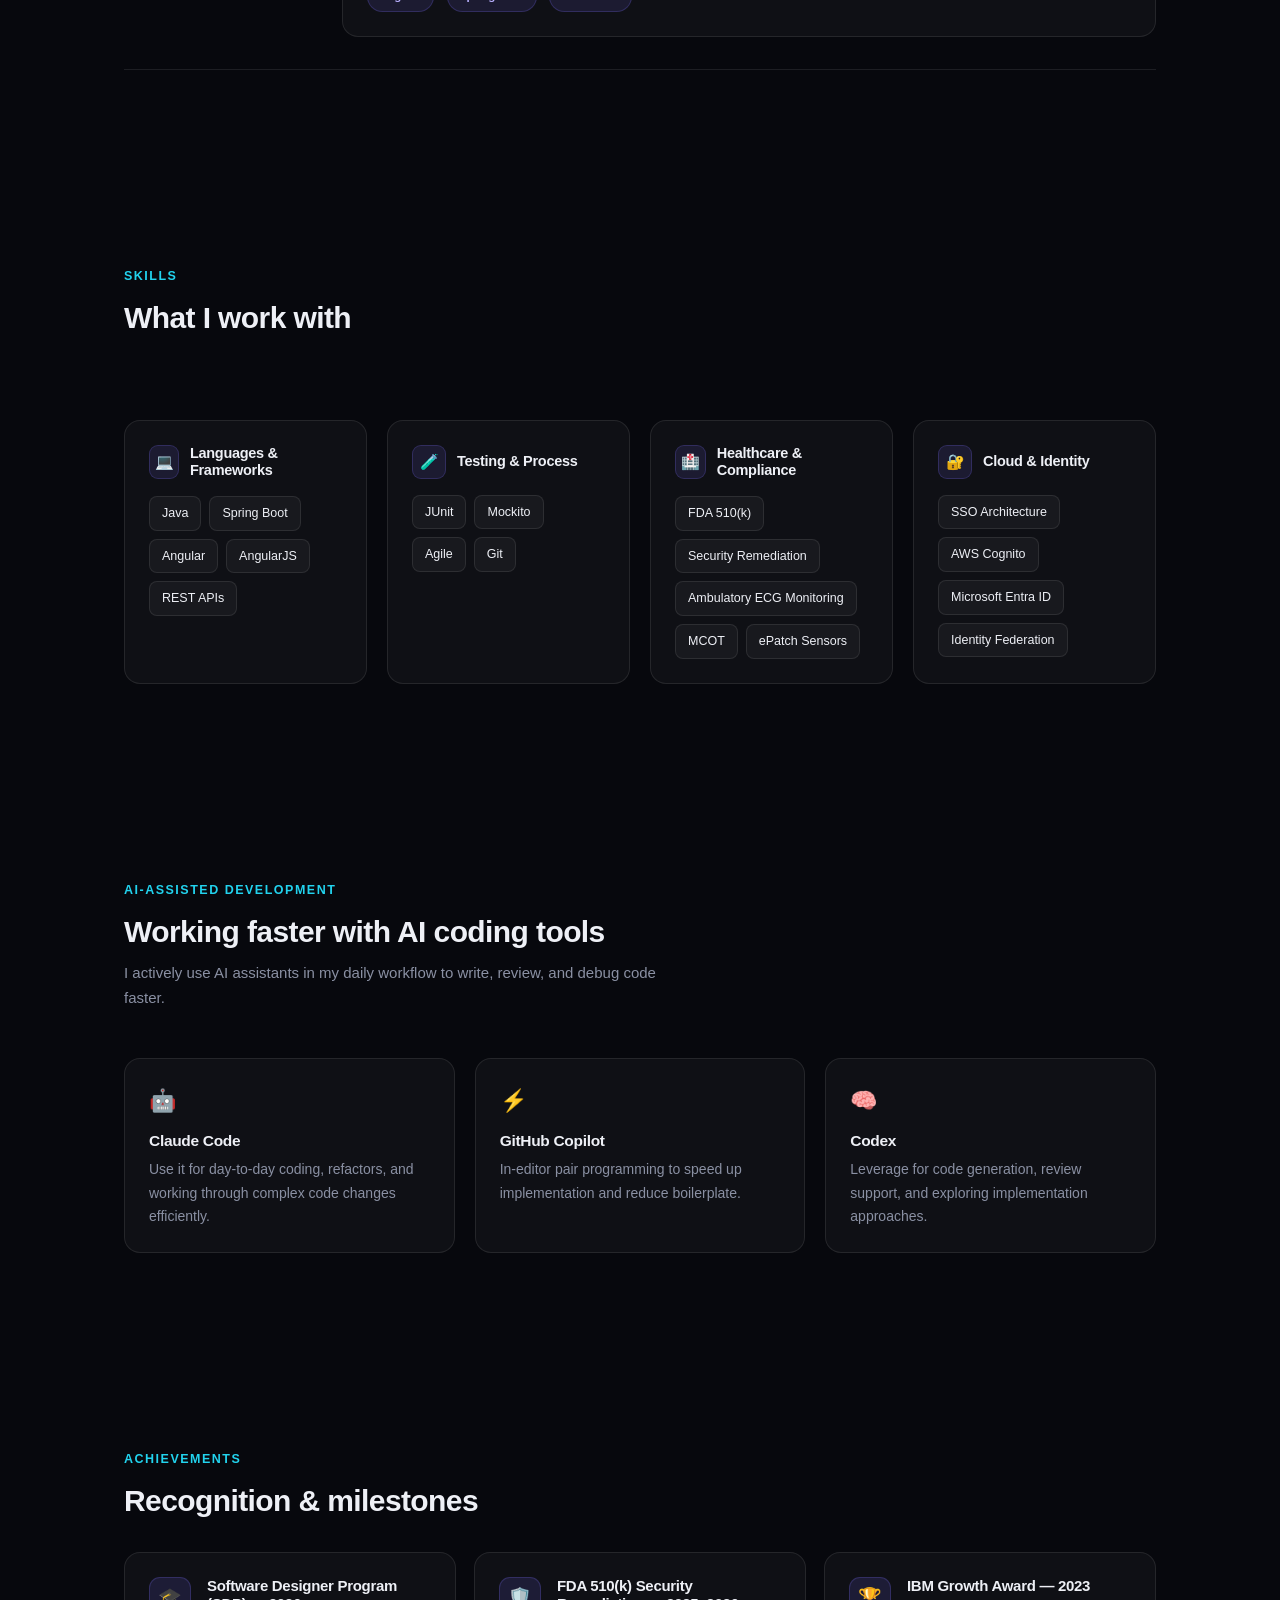
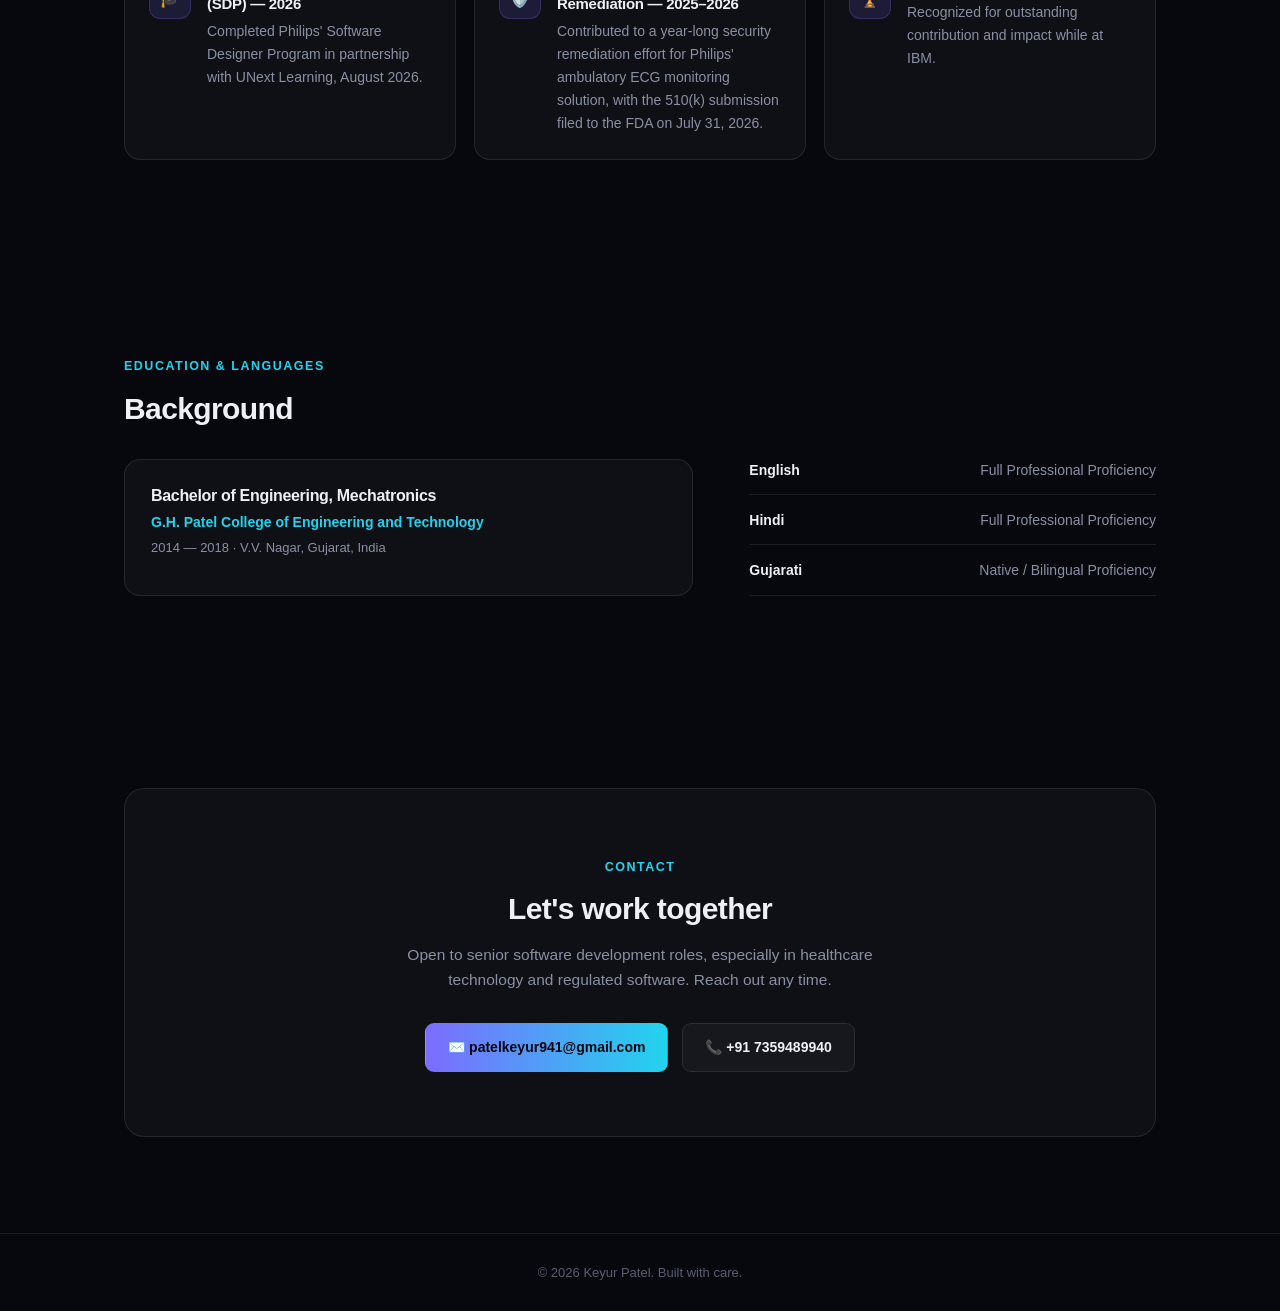
==== commit 5b45d882: "Fix: adjust nav-avatar object position and correct spelling of "résumé" to "resume"" ====
--- a/index.html
+++ b/index.html
@@ -77,7 +77,7 @@
   }
   .logo{font-weight:700;font-size:16px;display:flex;align-items:center;gap:9px;}
   .logo-dot{width:9px;height:9px;border-radius:3px;background:linear-gradient(135deg,var(--accent),var(--accent2));}
-  .nav-avatar{width:30px;height:30px;border-radius:50%;object-fit:cover;border:1px solid var(--border);}
+  .nav-avatar{width:30px;height:30px;border-radius:50%;object-fit:cover;object-position:center 15%;border:1px solid var(--border);}
   .nav-links{display:flex;gap:30px;font-size:14px;font-weight:500;color:var(--text-muted);}
   .nav-links a:hover{color:var(--text);}
   .nav-cta{
@@ -416,7 +416,7 @@
   <section id="about">
     <div class="wrap">
       <div class="eyebrow reveal">About</div>
-      <h2 class="reveal">The story behind the résumé</h2>
+      <h2 class="reveal">The story behind the resume</h2>
       <div class="about-grid" style="margin-top:32px;">
         <div class="reveal reveal-delay-1">
           <p>
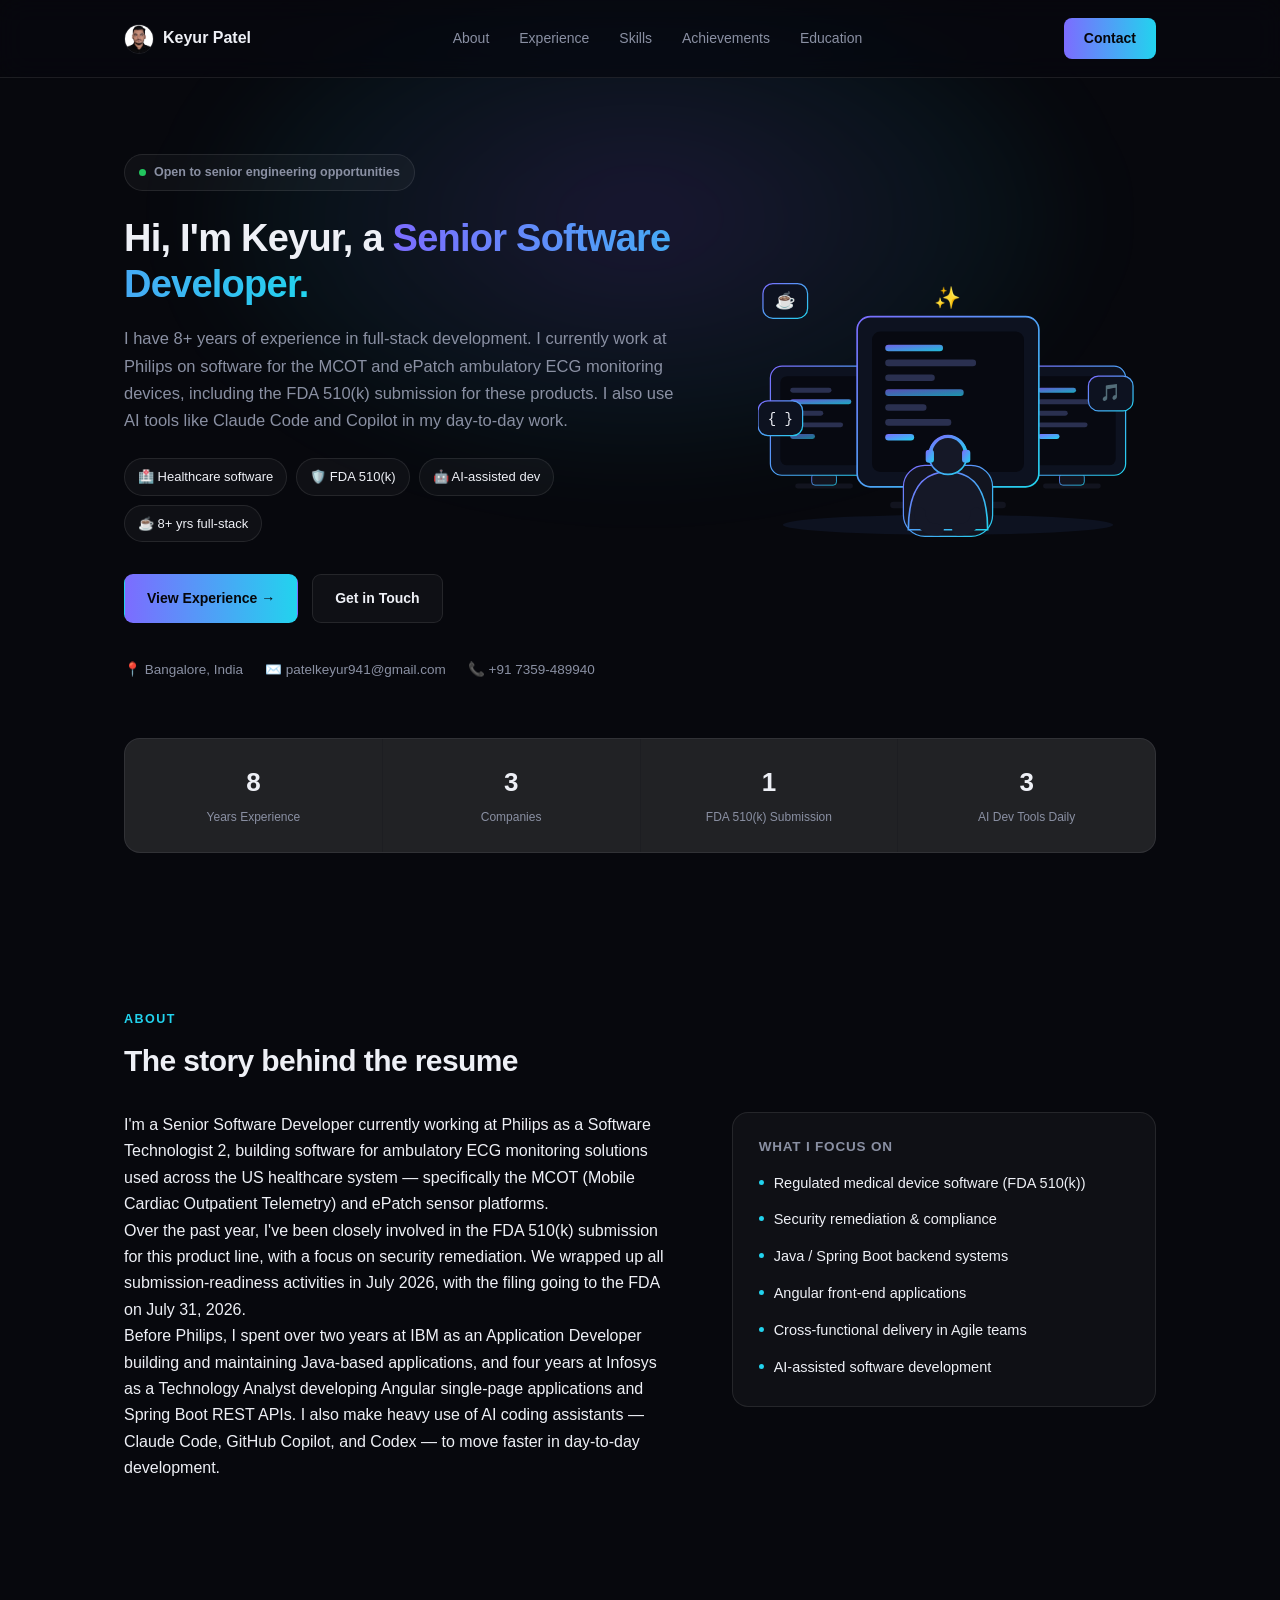
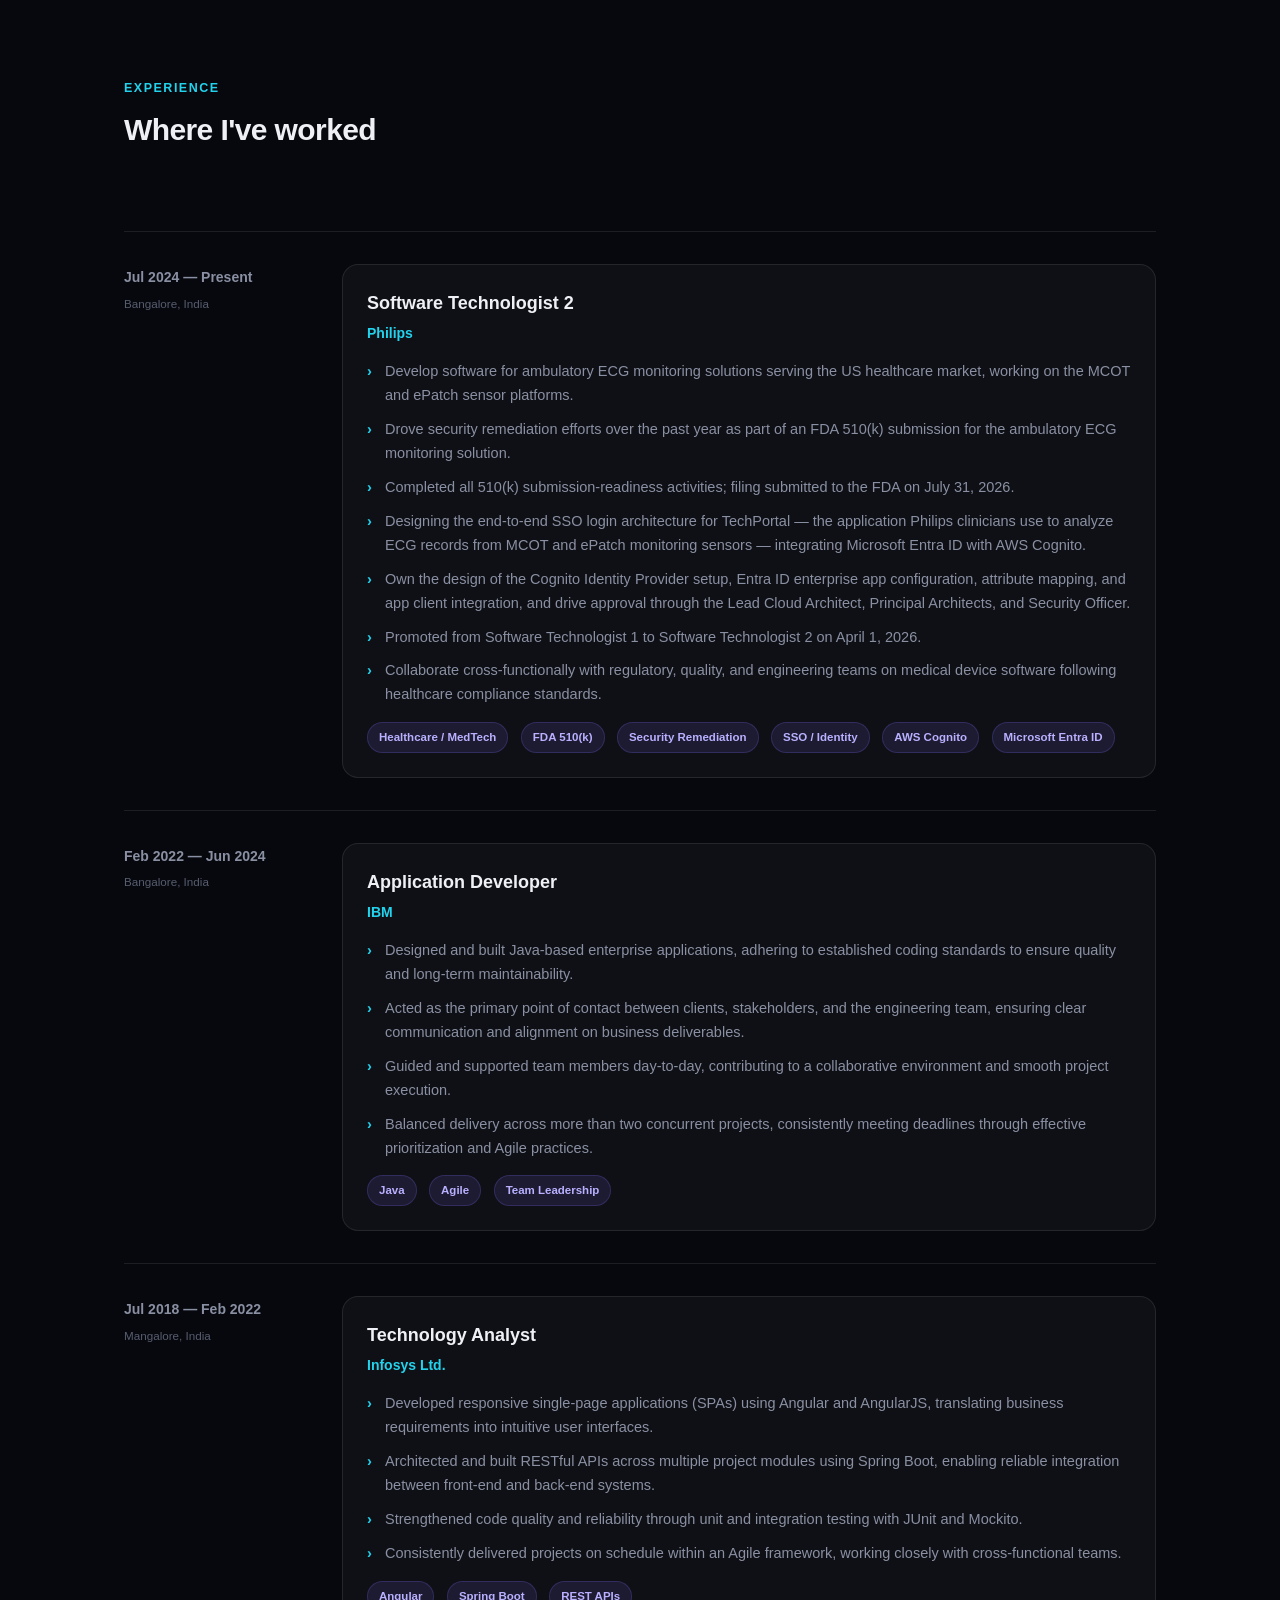
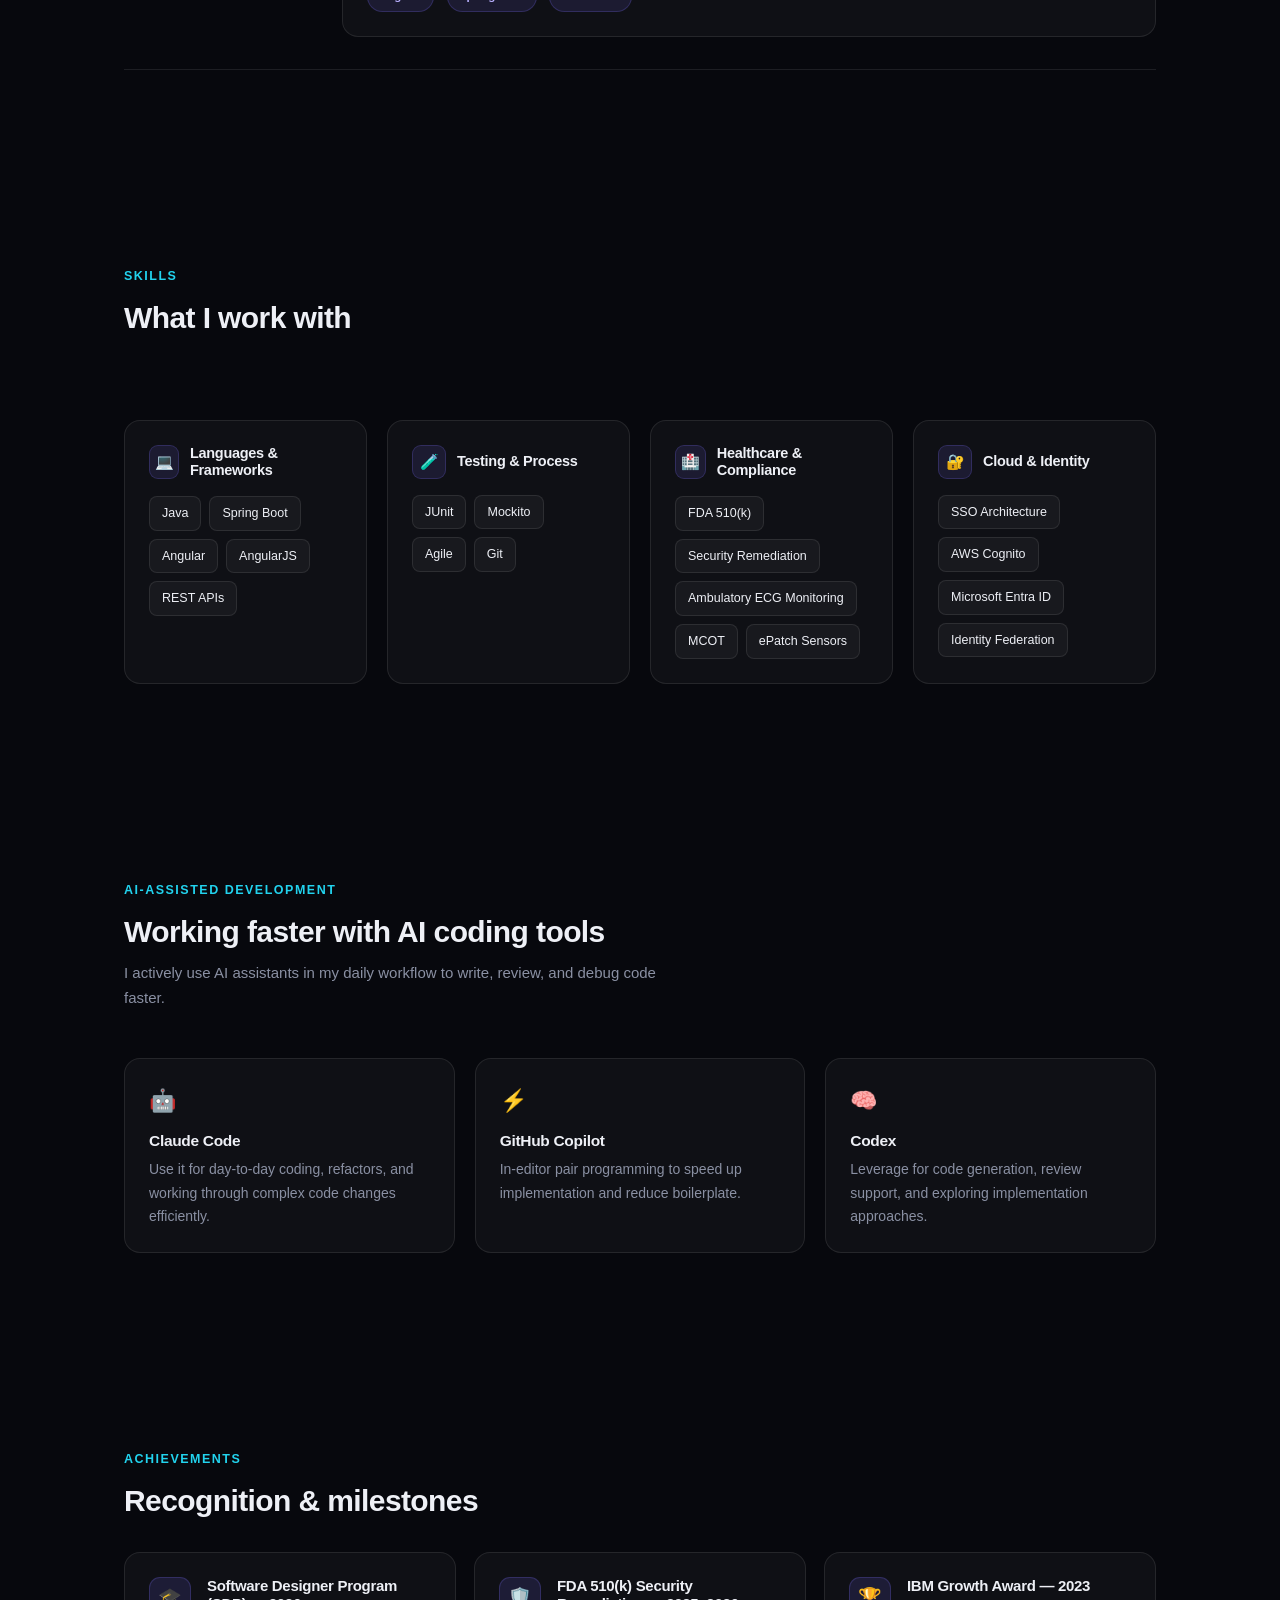
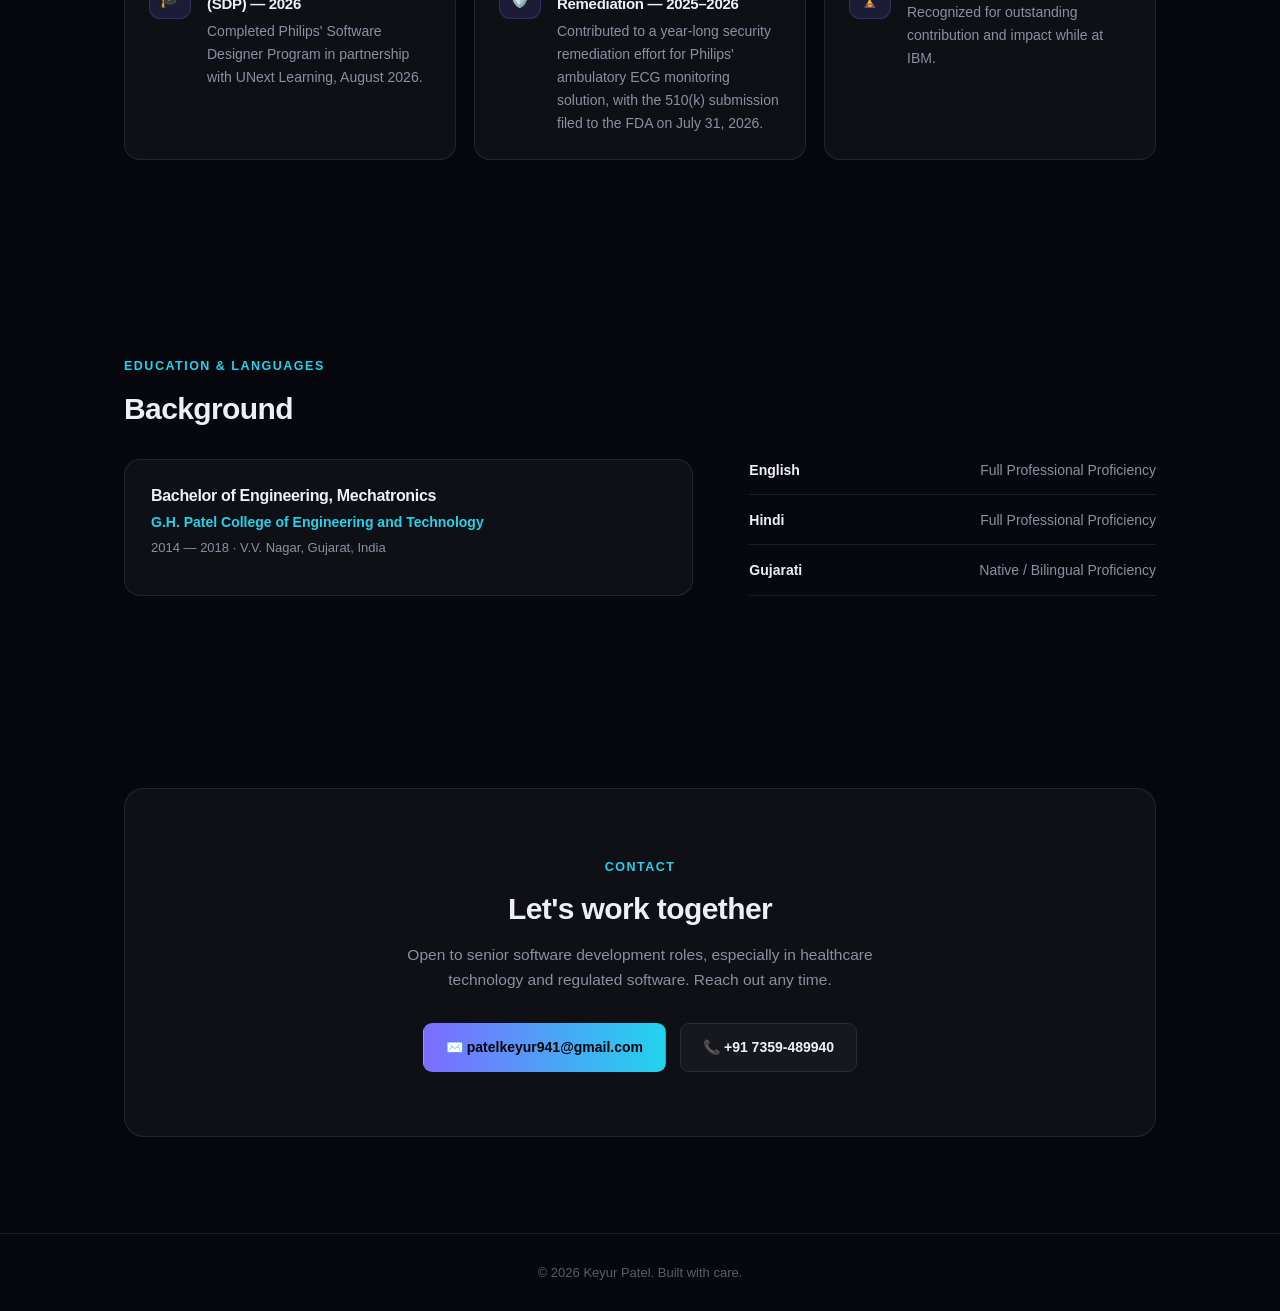
==== commit cb20c6d7: "Fix: update phone number format for consistency in contact details" ====
--- a/index.html
+++ b/index.html
@@ -310,7 +310,7 @@
         <div class="hero-meta">
           <span>📍 Bangalore, India</span>
           <span>✉️ patelkeyur941@gmail.com</span>
-          <span>📞 +91 7359489940</span>
+          <span>📞 +91 7359-489940</span>
         </div>
       </div>
 
@@ -655,7 +655,7 @@
         <p>Open to senior software development roles, especially in healthcare technology and regulated software. Reach out any time.</p>
         <div class="contact-actions">
           <a href="mailto:patelkeyur941@gmail.com" class="btn btn-primary">✉️ patelkeyur941@gmail.com</a>
-          <a href="tel:+917359489940" class="btn btn-secondary">📞 +91 7359489940</a>
+          <a href="tel:+917359489940" class="btn btn-secondary">📞 +91 7359-489940</a>
         </div>
       </div>
     </div>
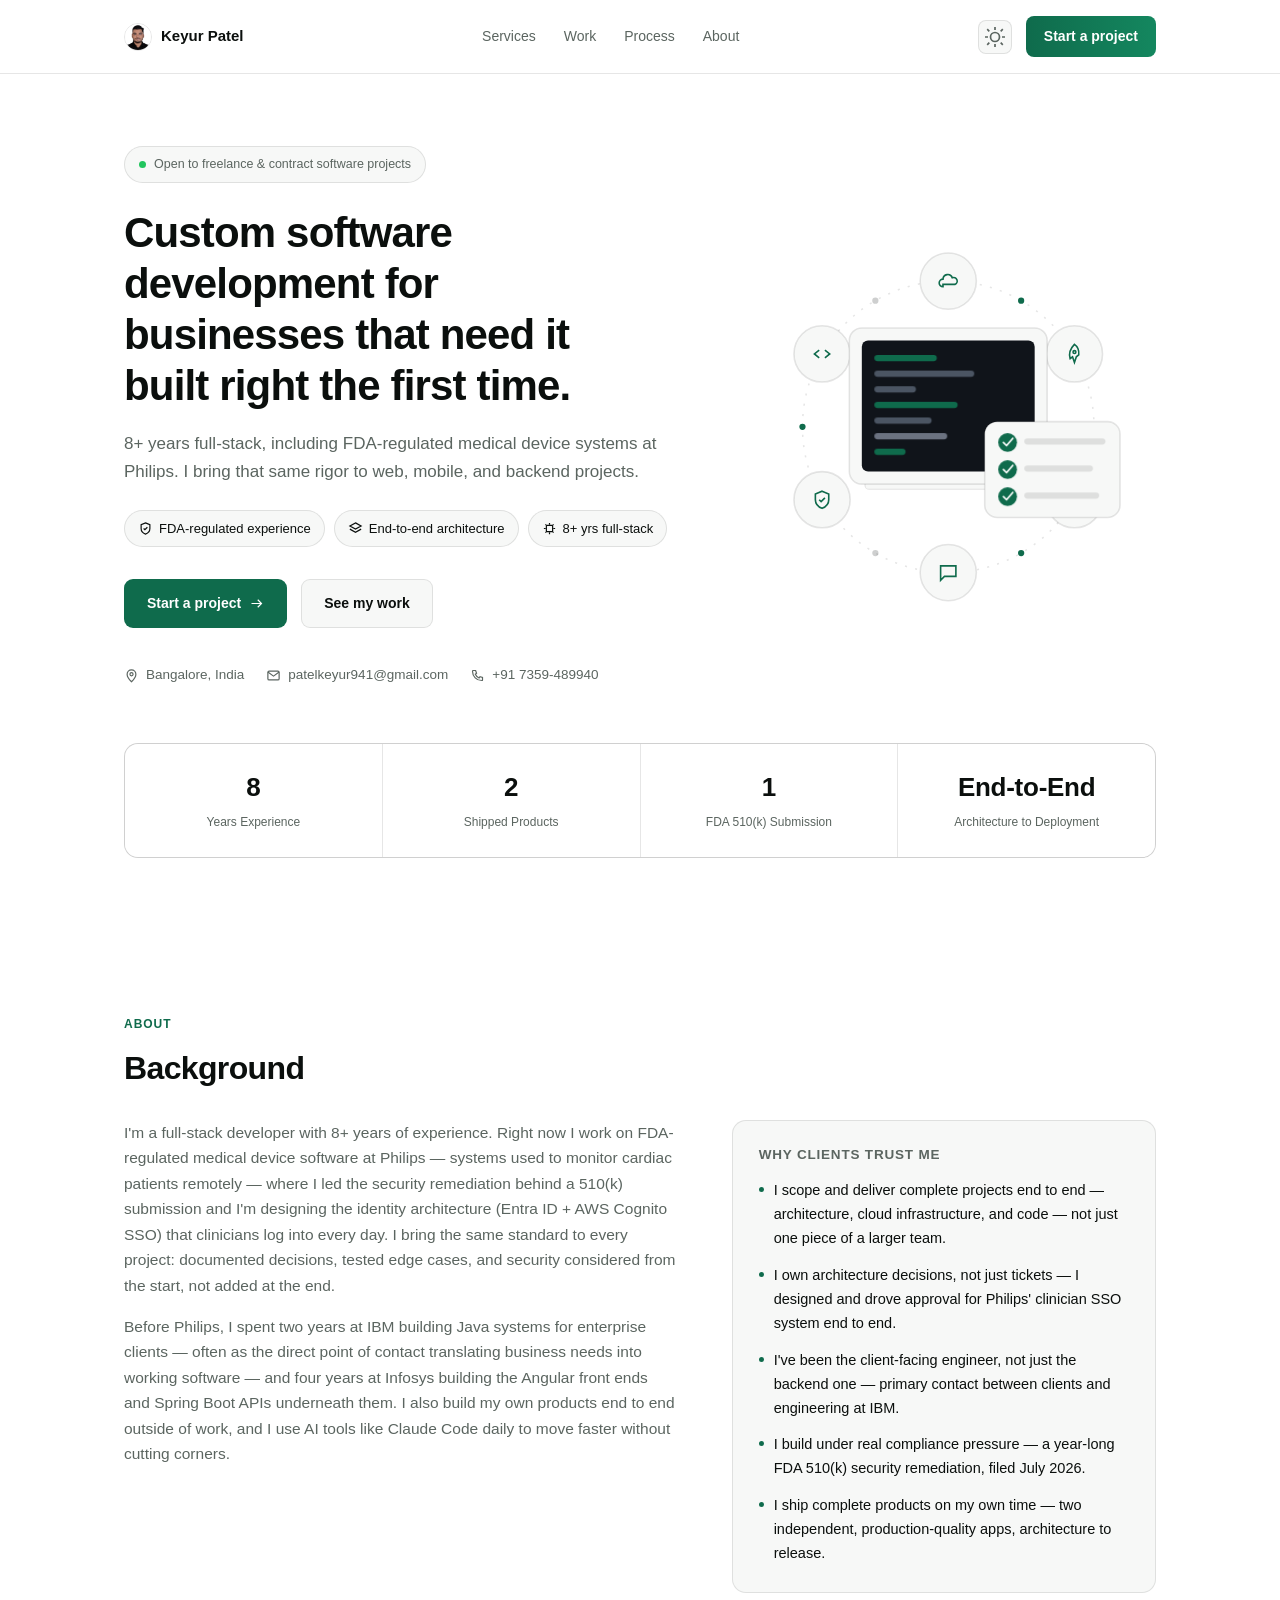
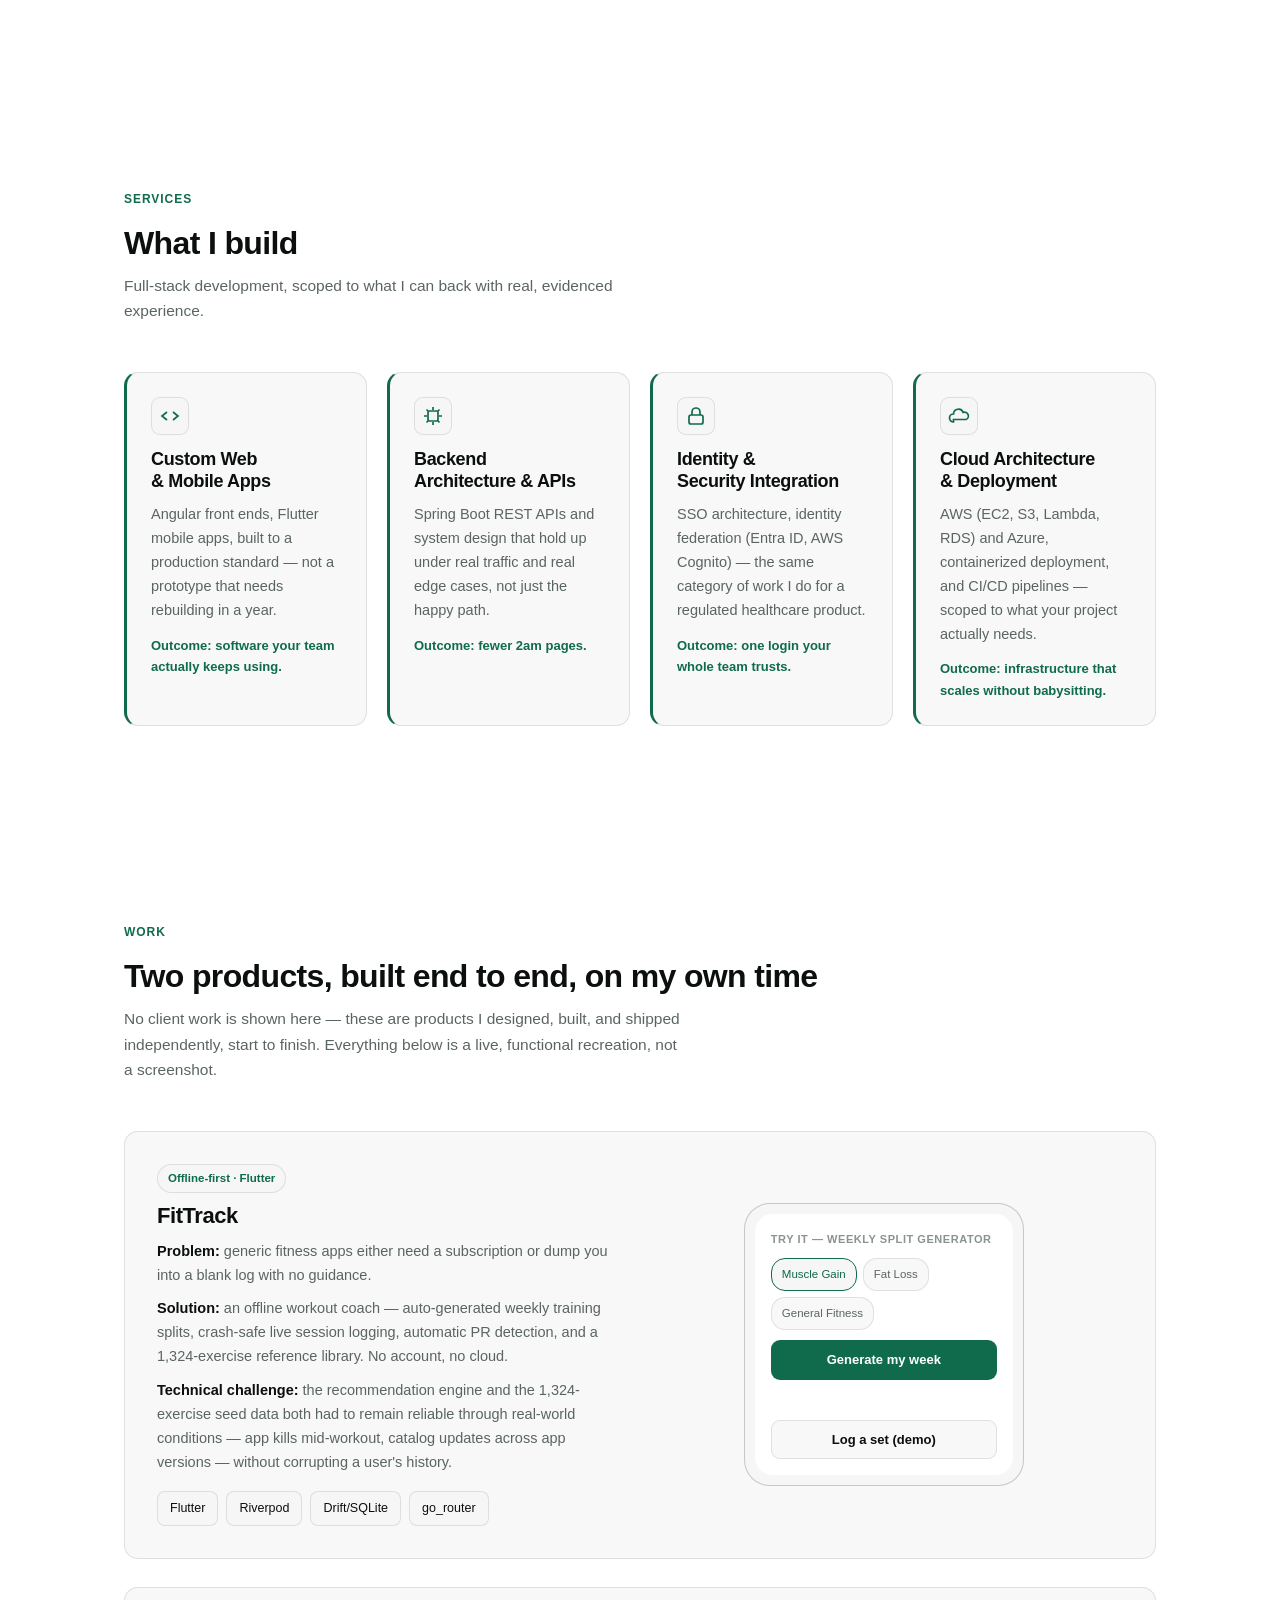
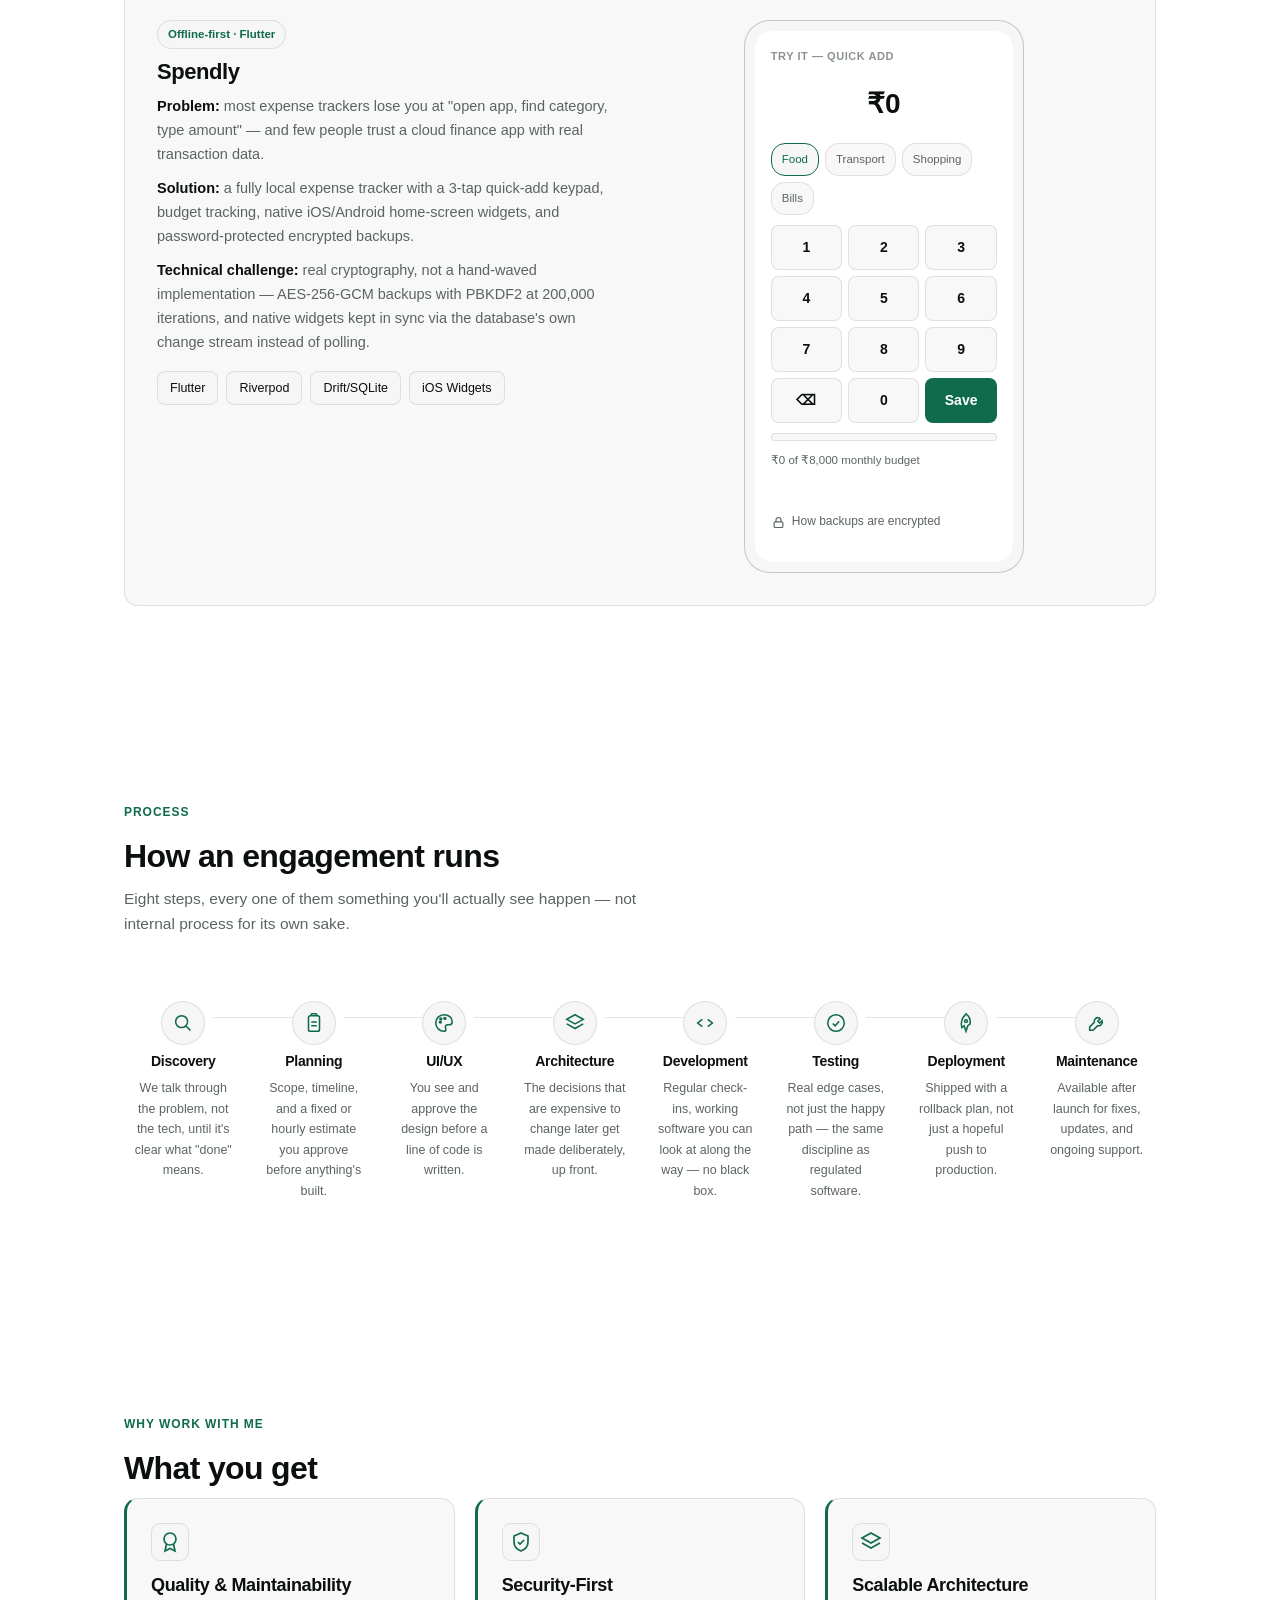
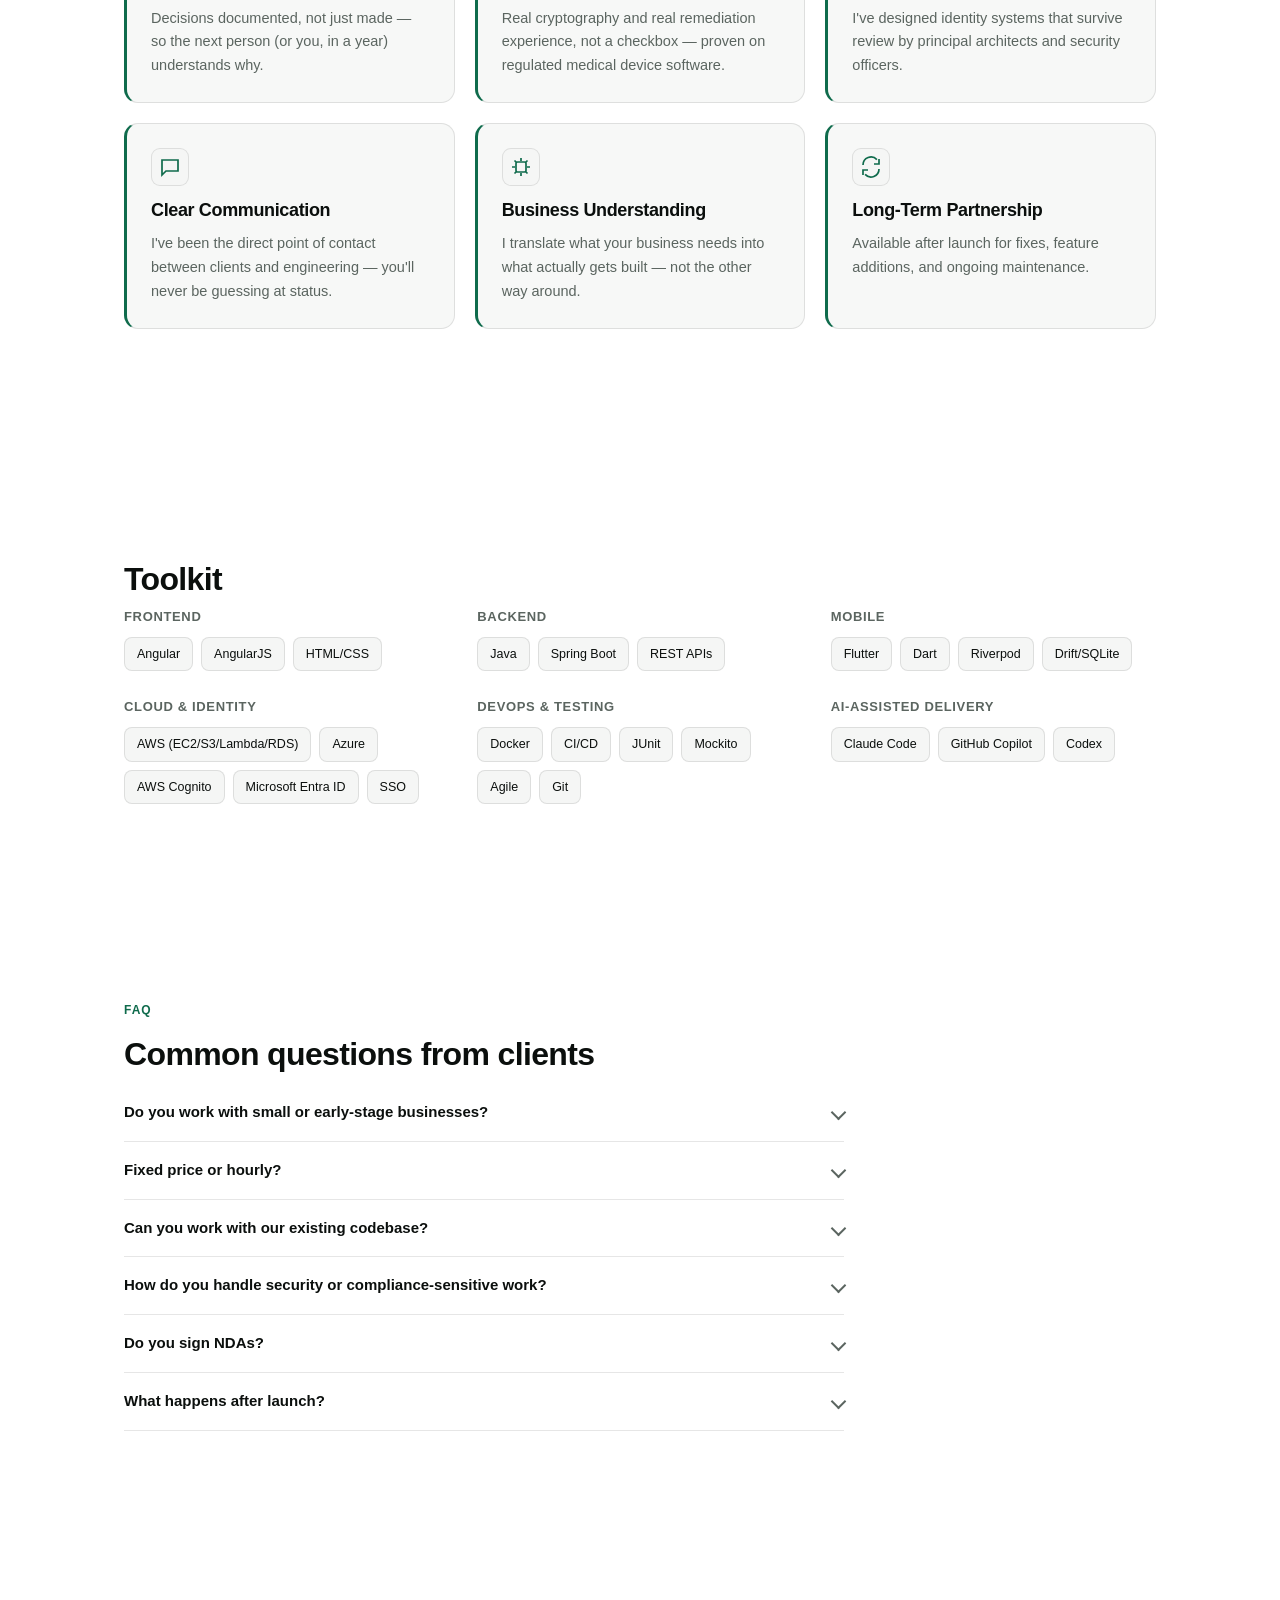
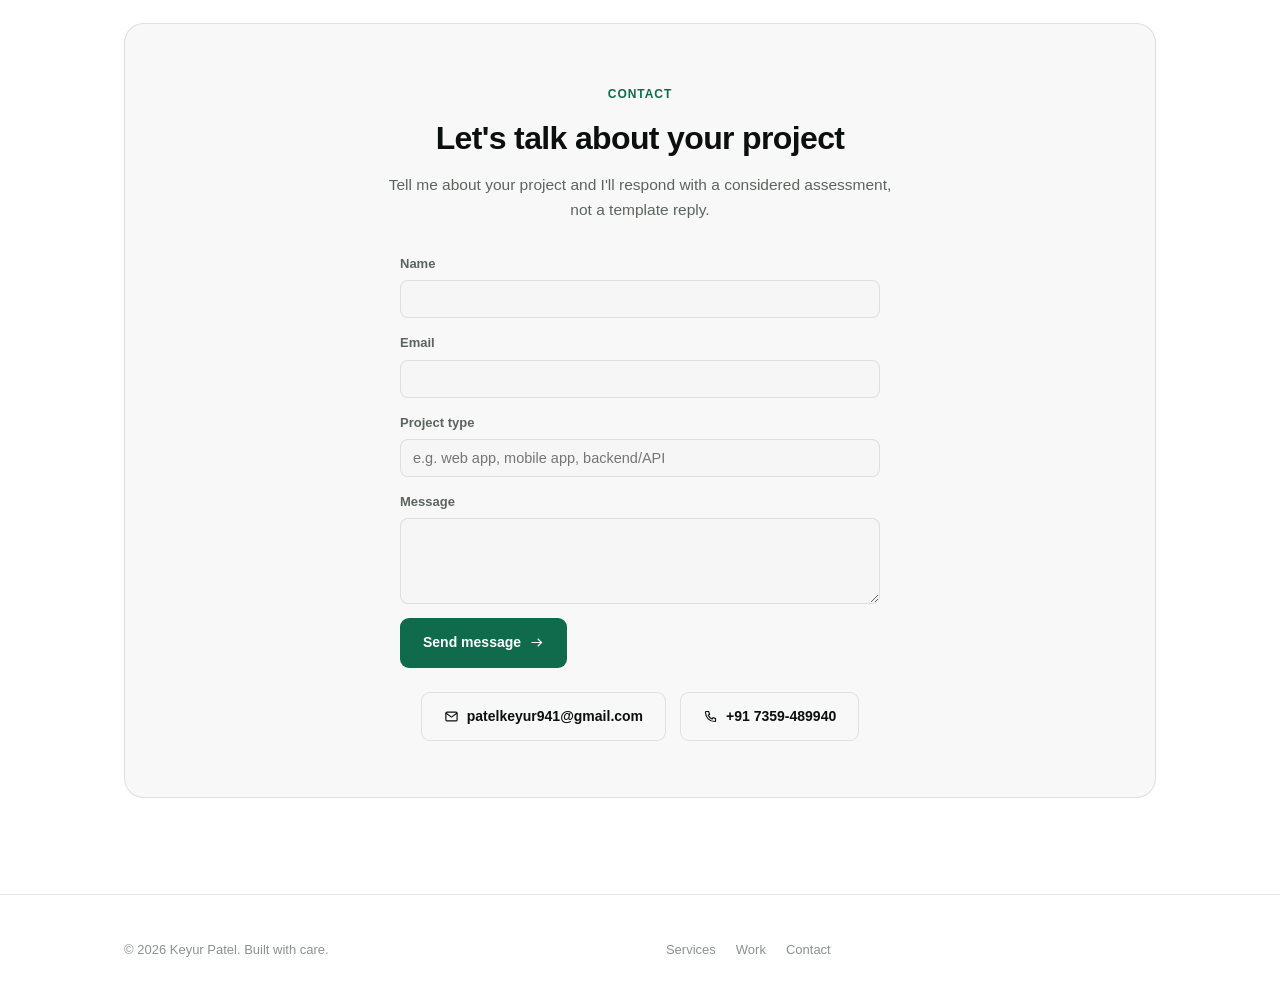
==== commit ec91d254: "Restructure: freelance site becomes site root, resume moves to /resume/ Old resume/portfolio content" ====
--- a/index.html
+++ b/index.html
@@ -3,400 +3,227 @@
 <head>
 <meta charset="UTF-8">
 <meta name="viewport" content="width=device-width, initial-scale=1.0">
-<title>Keyur Patel — Senior Software Developer</title>
-<meta name="description" content="Keyur Patel — Senior Software Developer building FDA-regulated ambulatory ECG monitoring software at Philips. Java, Spring Boot, Angular, AI-assisted development.">
-<style>
-  :root{
-    --bg:#07080d;
-    --bg-alt:#0a0c14;
-    --surface:rgba(255,255,255,.035);
-    --surface-hover:rgba(255,255,255,.055);
-    --text:#eef0f6;
-    --text-muted:#8a90a3;
-    --text-dim:#575d70;
-    --accent:#7c6cff;
-    --accent2:#22d3ee;
-    --border:rgba(255,255,255,.09);
-    --border-hover:rgba(255,255,255,.18);
-    --radius:16px;
-    --max-w:1080px;
-  }
-  *{box-sizing:border-box;margin:0;padding:0;}
-  html{scroll-behavior:smooth;}
-  body{
-    font-family:-apple-system,BlinkMacSystemFont,"Segoe UI",Roboto,Helvetica,Arial,sans-serif;
-    color:var(--text);
-    background:var(--bg);
-    line-height:1.65;
-    -webkit-font-smoothing:antialiased;
-    overflow-x:hidden;
-  }
-  a{color:inherit;text-decoration:none;}
-  img{max-width:100%;display:block;}
-  .wrap{max-width:var(--max-w);margin:0 auto;padding:0 24px;position:relative;}
-  section{padding:96px 0;}
-  h1,h2,h3{line-height:1.22;font-weight:700;letter-spacing:-.02em;}
-  h2{font-size:30px;margin-bottom:10px;}
-  .eyebrow{
-    font-size:12.5px;font-weight:700;letter-spacing:.12em;text-transform:uppercase;
-    color:var(--accent2);margin-bottom:14px;display:inline-flex;align-items:center;gap:8px;
-  }
-  .section-intro{color:var(--text-muted);max-width:560px;margin-bottom:48px;font-size:15px;}
-
-  /* single soft backdrop, static — no roaming animation */
-  .backdrop{
-    position:absolute;top:-120px;left:50%;transform:translateX(-50%);
-    width:900px;height:520px;border-radius:50%;
-    background:radial-gradient(ellipse at center, rgba(124,108,255,.16), rgba(34,211,238,.05) 55%, transparent 75%);
-    filter:blur(40px);z-index:0;pointer-events:none;
-  }
-
-  /* scroll progress */
-  .progress-bar{
-    position:fixed;top:0;left:0;height:2px;
-    background:linear-gradient(90deg,var(--accent),var(--accent2));
-    z-index:100;width:0%;
-  }
-
-  /* reveal animation — short & subtle */
-  .reveal{opacity:0;transform:translateY(14px);transition:opacity .45s ease,transform .45s ease;}
-  .reveal.visible{opacity:1;transform:translateY(0);}
-  .reveal-delay-1{transition-delay:.06s;}
-  .reveal-delay-2{transition-delay:.12s;}
-
-  /* NAV */
-  header{
-    position:sticky;top:0;z-index:50;
-    background:rgba(7,8,13,.72);
-    backdrop-filter:saturate(180%) blur(14px);
-    border-bottom:1px solid var(--border);
-  }
-  nav{
-    max-width:var(--max-w);margin:0 auto;padding:18px 24px;
-    display:flex;align-items:center;justify-content:space-between;
-  }
-  .logo{font-weight:700;font-size:16px;display:flex;align-items:center;gap:9px;}
-  .logo-dot{width:9px;height:9px;border-radius:3px;background:linear-gradient(135deg,var(--accent),var(--accent2));}
-  .nav-avatar{width:30px;height:30px;border-radius:50%;object-fit:cover;object-position:center 15%;border:1px solid var(--border);}
-  .nav-links{display:flex;gap:30px;font-size:14px;font-weight:500;color:var(--text-muted);}
-  .nav-links a:hover{color:var(--text);}
-  .nav-cta{
-    background:linear-gradient(90deg,var(--accent),var(--accent2));color:#05060a;padding:9px 20px;border-radius:8px;font-size:14px;font-weight:700;
-    transition:opacity .2s ease;
-  }
-  .nav-cta:hover{opacity:.88;}
-
-  /* HERO */
-  .hero{padding:76px 0 56px;position:relative;}
-  .hero-grid{display:grid;grid-template-columns:1.15fr .85fr;gap:52px;align-items:center;position:relative;z-index:1;}
-  .status-pill{
-    display:inline-flex;align-items:center;gap:8px;font-size:12.5px;font-weight:600;color:var(--text-muted);
-    border:1px solid var(--border);background:var(--surface);padding:7px 14px;border-radius:30px;margin-bottom:24px;
-  }
-  .dot{width:7px;height:7px;border-radius:50%;background:#22c55e;display:inline-block;}
-  .hero h1{font-size:38px;margin-bottom:18px;}
-  .hero h1 .gradient-text{
-    background:linear-gradient(90deg,var(--accent),var(--accent2));
-    -webkit-background-clip:text;background-clip:text;color:transparent;
-  }
-  .hero p.lede{font-size:16.5px;color:var(--text-muted);max-width:560px;margin-bottom:24px;}
-  .quick-glance{display:flex;flex-wrap:wrap;gap:9px;margin-bottom:32px;}
-  .pill{
-    font-size:13px;font-weight:500;color:var(--text);background:var(--surface);border:1px solid var(--border);
-    padding:7px 13px;border-radius:20px;display:inline-flex;align-items:center;gap:6px;
-  }
-  .hero-actions{display:flex;gap:14px;flex-wrap:wrap;margin-bottom:36px;}
-  .btn{
-    display:inline-flex;align-items:center;gap:8px;padding:12px 22px;border-radius:9px;font-weight:600;font-size:14px;
-    border:1px solid transparent;transition:opacity .2s ease,border-color .2s ease,background .2s ease;cursor:pointer;
-  }
-  .btn-primary{background:linear-gradient(90deg,var(--accent),var(--accent2));color:#05060a;}
-  .btn-primary:hover{opacity:.9;}
-  .btn-secondary{background:var(--surface);color:var(--text);border-color:var(--border);}
-  .btn-secondary:hover{border-color:var(--border-hover);background:var(--surface-hover);}
-  .hero-meta{display:flex;flex-wrap:wrap;gap:22px;font-size:13.5px;color:var(--text-muted);}
-  .hero-meta span{display:flex;align-items:center;gap:7px;}
-
-  /* illustration — passionate developer */
-  .hero-illustration{position:relative;display:flex;justify-content:center;align-items:center;}
-  .float-badge{animation:floaty 4s ease-in-out infinite;}
-  .float-badge.d2{animation-delay:-1.3s;}
-  .float-badge.d3{animation-delay:-2.6s;}
-  @keyframes floaty{0%,100%{transform:translateY(0);}50%{transform:translateY(-9px);}}
-  .cursor-blink{animation:blink 1.1s steps(1) infinite;}
-  @keyframes blink{0%,49%{opacity:1;}50%,100%{opacity:0;}}
-  .spark{animation:pulseScale 2.4s ease-in-out infinite;transform-origin:center;}
-  @keyframes pulseScale{0%,100%{transform:scale(1);opacity:.9;}50%{transform:scale(1.18);opacity:1;}}
-  .glow-ring{animation:glowPulse 2.4s ease-in-out infinite;transform-origin:center;}
-  @keyframes glowPulse{0%,100%{opacity:.25;}50%{opacity:.55;}}
-  .character{animation:bobHead 2.6s ease-in-out infinite;transform-origin:230px 260px;}
-  @keyframes bobHead{0%,100%{transform:translateY(0) rotate(0deg);}50%{transform:translateY(-3px) rotate(-1.5deg);}}
-
-  .stat-row{
-    display:grid;grid-template-columns:repeat(4,1fr);gap:1px;background:var(--border);
-    border:1px solid var(--border);border-radius:var(--radius);overflow:hidden;margin-top:56px;position:relative;z-index:1;
-  }
-  .stat{background:rgba(255,255,255,.015);padding:22px 18px;text-align:center;}
-  .stat b{display:block;font-size:26px;letter-spacing:-.01em;color:var(--text);}
-  .stat span{font-size:12px;color:var(--text-muted);}
-
-  /* ABOUT */
-  .about-grid{display:grid;grid-template-columns:1.3fr 1fr;gap:56px;align-items:start;}
-  .about p{color:var(--text-muted);margin-bottom:15px;font-size:15.5px;}
-  .about p:last-child{margin-bottom:0;}
-  .focus-card{
-    background:var(--surface);border:1px solid var(--border);border-radius:var(--radius);padding:26px;
-  }
-  .focus-card h3{font-size:13.5px;margin-bottom:16px;color:var(--text-muted);text-transform:uppercase;letter-spacing:.06em;}
-  .focus-list{list-style:none;display:flex;flex-direction:column;gap:13px;}
-  .focus-list li{display:flex;gap:10px;font-size:14.5px;color:var(--text);}
-  .focus-list li::before{content:"";width:5px;height:5px;border-radius:50%;background:var(--accent2);margin-top:8px;flex-shrink:0;}
-
-  /* EXPERIENCE */
-  .job{
-    display:grid;grid-template-columns:190px 1fr;gap:28px;padding:32px 0;border-top:1px solid var(--border);
-  }
-  .job:last-child{border-bottom:1px solid var(--border);}
-  .job-period{color:var(--text-muted);font-size:14px;font-weight:600;padding-top:2px;}
-  .job-period small{display:block;font-weight:400;margin-top:4px;color:var(--text-dim);}
-  .job-card{
-    background:var(--surface);border:1px solid var(--border);border-radius:var(--radius);padding:24px;
-    transition:border-color .2s ease;
-  }
-  .job-card:hover{border-color:var(--border-hover);}
-  .job-title{font-size:18px;font-weight:700;margin-bottom:3px;}
-  .job-org{color:var(--accent2);font-weight:700;font-size:14px;margin-bottom:15px;}
-  .job-card ul{list-style:none;display:flex;flex-direction:column;gap:10px;}
-  .job-card ul li{position:relative;padding-left:18px;color:var(--text-muted);font-size:14.5px;}
-  .job-card ul li::before{content:"›";position:absolute;left:0;color:var(--accent2);font-weight:700;}
-  .badge{
-    display:inline-block;background:rgba(124,108,255,.12);color:#b9b0ff;font-size:11.5px;font-weight:700;
-    padding:5px 11px;border-radius:20px;margin-top:15px;margin-right:8px;border:1px solid rgba(124,108,255,.22);
-  }
-
-  /* SKILLS */
-  .skills-grid{display:grid;grid-template-columns:repeat(auto-fit,minmax(230px,1fr));gap:20px;}
-  .skill-card{
-    border:1px solid var(--border);border-radius:var(--radius);padding:24px;background:var(--surface);
-    transition:border-color .2s ease;
-  }
-  .skill-card:hover{border-color:var(--border-hover);}
-  .skill-card h3{font-size:14.5px;margin-bottom:16px;display:flex;align-items:center;gap:11px;}
-  .skill-card h3 .ic{
-    width:34px;height:34px;border-radius:9px;background:rgba(124,108,255,.12);display:flex;align-items:center;justify-content:center;font-size:15px;
-    border:1px solid rgba(124,108,255,.22);
-  }
-  .tag-row{display:flex;flex-wrap:wrap;gap:8px;}
-  .tag{
-    font-size:12.5px;background:rgba(255,255,255,.04);border:1px solid var(--border);color:var(--text);
-    padding:6px 12px;border-radius:8px;font-weight:500;
-  }
-
-  /* AI TOOLS */
-  .ai-cards{display:grid;grid-template-columns:repeat(3,1fr);gap:20px;}
-  .ai-card{
-    background:var(--surface);border:1px solid var(--border);border-radius:var(--radius);padding:24px;
-    transition:border-color .2s ease;
-  }
-  .ai-card:hover{border-color:var(--border-hover);}
-  .ai-card .ic{font-size:22px;margin-bottom:12px;}
-  .ai-card h3{font-size:15.5px;margin-bottom:8px;}
-  .ai-card p{font-size:14px;color:var(--text-muted);}
-
-  /* ACHIEVEMENTS */
-  .ach-grid{display:grid;grid-template-columns:repeat(auto-fit,minmax(280px,1fr));gap:18px;}
-  .ach-card{
-    border:1px solid var(--border);border-radius:var(--radius);padding:24px;background:var(--surface);
-    display:flex;gap:16px;
-  }
-  .ach-ic{
-    width:42px;height:42px;border-radius:11px;background:rgba(124,108,255,.14);color:var(--accent2);
-    display:flex;align-items:center;justify-content:center;font-size:19px;flex-shrink:0;border:1px solid rgba(124,108,255,.22);
-  }
-  .ach-card h3{font-size:15px;margin-bottom:6px;}
-  .ach-card p{font-size:14px;color:var(--text-muted);}
-
-  /* EDUCATION + LANGUAGES */
-  .edu-lang{display:grid;grid-template-columns:1.4fr 1fr;gap:56px;}
-  .edu-card{border:1px solid var(--border);border-radius:var(--radius);padding:26px;background:var(--surface);}
-  .edu-card h3{font-size:16px;margin-bottom:5px;}
-  .edu-card .org{color:var(--accent2);font-weight:600;font-size:14px;margin-bottom:3px;}
-  .edu-card .period{font-size:13px;color:var(--text-muted);}
-  .lang-list{display:flex;flex-direction:column;gap:14px;}
-  .lang-row{display:flex;justify-content:space-between;font-size:14px;border-bottom:1px solid var(--border);padding-bottom:12px;}
-  .lang-row b{font-weight:600;}
-  .lang-row span{color:var(--text-muted);}
-
-  /* CONTACT */
-  .contact{text-align:center;}
-  .contact-card{
-    background:var(--surface);
-    border:1px solid var(--border);border-radius:20px;padding:64px 40px;
-  }
-  .contact h2{font-size:30px;}
-  .contact p{color:var(--text-muted);max-width:520px;margin:14px auto 30px;font-size:15.5px;}
-  .contact-actions{display:flex;gap:14px;justify-content:center;flex-wrap:wrap;}
-
-  footer{padding:28px 0;text-align:center;font-size:13px;color:var(--text-dim);border-top:1px solid var(--border);}
-
-  @media (max-width:900px){
-    .hero-grid{grid-template-columns:1fr;}
-    .hero-illustration{order:-1;max-width:300px;margin:0 auto 8px;}
-  }
-  @media (max-width:820px){
-    .about-grid,.edu-lang{grid-template-columns:1fr;gap:32px;}
-    .skills-grid,.ai-cards{grid-template-columns:1fr 1fr;}
-    .ach-grid{grid-template-columns:1fr;}
-    .stat-row{grid-template-columns:1fr 1fr;}
-  }
-  @media (max-width:640px){
-    .nav-links{display:none;}
-    section{padding:64px 0;}
-    .hero{padding:56px 0 40px;}
-    .hero h1{font-size:28px;}
-    .job{grid-template-columns:1fr;gap:10px;}
-    .skills-grid,.ai-cards{grid-template-columns:1fr;}
-    .stat-row{grid-template-columns:1fr 1fr;}
-    .contact-card{padding:44px 22px;}
-  }
-  @media (prefers-reduced-motion: reduce){
-    *{animation:none !important;transition:none !important;}
-  }
-</style>
+<title>Keyur Patel — Custom Software Development</title>
+<meta name="description" content="Keyur Patel is a full-stack software developer providing custom web, mobile, and backend development for businesses, backed by 8+ years of experience including FDA-regulated medical device software.">
+<meta name="theme-color" content="#ffffff">
+<script>
+  (function(){
+    var stored = localStorage.getItem('theme');
+    var theme = stored || (window.matchMedia('(prefers-color-scheme: dark)').matches ? 'dark' : 'light');
+    document.documentElement.setAttribute('data-theme', theme);
+  })();
+</script>
+
+<meta property="og:type" content="website">
+<meta property="og:title" content="Keyur Patel — Custom Software Development">
+<meta property="og:description" content="Custom software development backed by 8+ years of full-stack experience, including FDA-regulated medical device systems and independently shipped offline-first products.">
+<meta property="og:url" content="https://pkeyur18.github.io/keyur-patel-portfolio/">
+<meta name="twitter:card" content="summary">
+<meta name="twitter:title" content="Keyur Patel — Custom Software Development">
+<meta name="twitter:description" content="Custom software development backed by 8+ years of full-stack experience, including FDA-regulated medical device systems.">
+
+<link rel="icon" href="data:image/svg+xml,%3Csvg xmlns='http://www.w3.org/2000/svg' viewBox='0 0 32 32'%3E%3Cdefs%3E%3ClinearGradient id='g' x1='0' y1='0' x2='1' y2='1'%3E%3Cstop offset='0%25' stop-color='%237c6cff'/%3E%3Cstop offset='100%25' stop-color='%2322d3ee'/%3E%3C/linearGradient%3E%3C/defs%3E%3Crect width='32' height='32' rx='9' fill='%2307080d'/%3E%3Ctext x='16' y='22' font-family='monospace' font-weight='700' font-size='15' fill='url(%23g)' text-anchor='middle'%3EKP%3C/text%3E%3C/svg%3E">
+
+<script type="application/ld+json">
+{
+  "@context": "https://schema.org",
+  "@type": "ProfessionalService",
+  "name": "Keyur Patel — Software Development",
+  "founder": {
+    "@type": "Person",
+    "name": "Keyur Patel",
+    "email": "patelkeyur941@gmail.com",
+    "telephone": "+91-7359-489940",
+    "jobTitle": "Full-Stack Software Developer"
+  },
+  "areaServed": "Remote / Worldwide",
+  "description": "Custom software development — web, mobile, backend architecture, security and identity integration, offline-first engineering.",
+  "url": "https://pkeyur18.github.io/keyur-patel-portfolio/"
+}
+</script>
+
+<link rel="stylesheet" href="styles.css">
 </head>
 <body>
 
+<a href="#main" class="skip-link">Skip to content</a>
 <div class="progress-bar" id="progressBar"></div>
+
+<!-- ICON SPRITE -->
+<svg style="display:none" aria-hidden="true">
+  <defs>
+    <symbol id="ic-shield" viewBox="0 0 24 24"><path d="M12 3l7 3v6c0 4.5-3 7.5-7 9-4-1.5-7-4.5-7-9V6l7-3z"/><path d="M9 12l2 2 4-4"/></symbol>
+    <symbol id="ic-layers" viewBox="0 0 24 24"><path d="M12 3l9 5-9 5-9-5 9-5z"/><path d="M3 13l9 5 9-5"/></symbol>
+    <symbol id="ic-offline" viewBox="0 0 24 24"><path d="M4 8.5c4.5-3.6 11.5-3.6 16 0"/><path d="M7 12c3-2.3 7-2.3 10 0"/><path d="M10 15.5c1.3-1 2.7-1 4 0"/><circle cx="12" cy="19" r="1"/><path d="M3 3l18 18"/></symbol>
+    <symbol id="ic-code" viewBox="0 0 24 24"><path d="M9 8l-5 4 5 4"/><path d="M15 8l5 4-5 4"/></symbol>
+    <symbol id="ic-cpu" viewBox="0 0 24 24"><rect x="7" y="7" width="10" height="10" rx="1.5"/><path d="M12 3v3M12 18v3M3 12h3M18 12h3M5.5 5.5l2 2M16.5 16.5l2 2M5.5 18.5l2-2M16.5 7.5l2-2"/></symbol>
+    <symbol id="ic-lock" viewBox="0 0 24 24"><rect x="5" y="11" width="14" height="9" rx="2"/><path d="M8 11V8a4 4 0 018 0v3"/></symbol>
+    <symbol id="ic-search" viewBox="0 0 24 24"><circle cx="10.5" cy="10.5" r="6.5"/><path d="M20 20l-5-5"/></symbol>
+    <symbol id="ic-clipboard" viewBox="0 0 24 24"><rect x="6" y="4" width="12" height="17" rx="2"/><path d="M9 4V3a1 1 0 011-1h4a1 1 0 011 1v1"/><path d="M9 11h6M9 15h6"/></symbol>
+    <symbol id="ic-palette" viewBox="0 0 24 24"><path d="M12 3a9 9 0 000 18c1.5 0 2-1 2-2s-.5-1.5-.5-2.5A2.5 2.5 0 0116 14h1.5A3.5 3.5 0 0021 10.5C21 6 17 3 12 3z"/><circle cx="8" cy="11" r="1"/><circle cx="8.5" cy="7.5" r="1"/><circle cx="13" cy="7" r="1"/></symbol>
+    <symbol id="ic-check-circle" viewBox="0 0 24 24"><circle cx="12" cy="12" r="9"/><path d="M8.5 12.5l2.5 2.5 4.5-5"/></symbol>
+    <symbol id="ic-rocket" viewBox="0 0 24 24"><path d="M12 2c3 2 5 6 4.5 11L14 15l-2 6-2-6-2.5 2C6 12 8 6 12 2z"/><circle cx="12" cy="10" r="1.5"/></symbol>
+    <symbol id="ic-wrench" viewBox="0 0 24 24"><path d="M14.5 6.5a4 4 0 00-5.4 4.7L4 16.3V20h3.7l5.1-5.1a4 4 0 004.7-5.4l-2.6 2.6-2-2 2.6-2.6z"/></symbol>
+    <symbol id="ic-badge" viewBox="0 0 24 24"><circle cx="12" cy="9" r="6"/><path d="M8.5 14L7 21l5-2.5L17 21l-1.5-7"/></symbol>
+    <symbol id="ic-message" viewBox="0 0 24 24"><path d="M4 5h16v11H8l-4 4V5z"/></symbol>
+    <symbol id="ic-refresh" viewBox="0 0 24 24"><path d="M4 10a8 8 0 0113.9-5.4M20 4v5h-5"/><path d="M20 14a8 8 0 01-13.9 5.4M4 20v-5h5"/></symbol>
+    <symbol id="ic-mail" viewBox="0 0 24 24"><rect x="3" y="5" width="18" height="14" rx="2"/><path d="M3 6.5l9 6.5 9-6.5"/></symbol>
+    <symbol id="ic-phone" viewBox="0 0 24 24"><path d="M5 4h4l1.5 4.5-2 1.5a12 12 0 006 6l1.5-2L20 15v4a1 1 0 01-1 1C10.5 20 4 13.5 4 5a1 1 0 011-1z"/></symbol>
+    <symbol id="ic-pin" viewBox="0 0 24 24"><path d="M12 22s7-6.5 7-12a7 7 0 10-14 0c0 5.5 7 12 7 12z"/><circle cx="12" cy="10" r="2.5"/></symbol>
+    <symbol id="ic-arrow-right" viewBox="0 0 24 24"><path d="M4 12h16M14 6l6 6-6 6"/></symbol>
+    <symbol id="ic-trophy" viewBox="0 0 24 24"><path d="M7 4h10v5a5 5 0 01-10 0V4z"/><path d="M7 5H4v2a3 3 0 003 3M17 5h3v2a3 3 0 01-3 3"/><path d="M12 14v3M9 20h6M9.5 20a2.5 2.5 0 015 0"/></symbol>
+    <symbol id="ic-cloud" viewBox="0 0 24 24"><path d="M6.5 18a4 4 0 010-8 5 5 0 019.7-1.5A3.5 3.5 0 0119 15.5H6.5z"/></symbol>
+    <symbol id="ic-sun" viewBox="0 0 24 24"><circle cx="12" cy="12" r="4.5"/><path d="M12 2v3M12 19v3M4.2 4.2l2.1 2.1M17.7 17.7l2.1 2.1M2 12h3M19 12h3M4.2 19.8l2.1-2.1M17.7 6.3l2.1-2.1"/></symbol>
+    <symbol id="ic-moon" viewBox="0 0 24 24"><path d="M20 14.5A8.5 8.5 0 1110 3.2 7 7 0 0020 14.5z"/></symbol>
+  </defs>
+</svg>
 
 <header>
   <nav>
     <a href="#top" class="logo"><img src="./keyur_patel.jpeg" alt="Keyur Patel" class="nav-avatar"> Keyur Patel</a>
     <div class="nav-links">
+      <a href="#services">Services</a>
+      <a href="#work">Work</a>
+      <a href="#process">Process</a>
       <a href="#about">About</a>
-      <a href="#experience">Experience</a>
-      <a href="#skills">Skills</a>
-      <a href="#achievements">Achievements</a>
-      <a href="#education">Education</a>
-    </div>
-    <a href="#contact" class="nav-cta">Contact</a>
+    </div>
+    <div class="nav-right">
+      <button class="theme-toggle" id="themeToggle" aria-label="Toggle dark mode" type="button">
+        <svg class="ic-lg ic-sun"><use href="#ic-sun"/></svg>
+        <svg class="ic-lg ic-moon"><use href="#ic-moon"/></svg>
+      </button>
+      <a href="#contact" class="nav-cta">Start a project</a>
+    </div>
   </nav>
 </header>
 
-<main id="top">
+<main id="main">
+  <div id="top"></div>
 
   <!-- HERO -->
   <section class="hero">
-    <div class="backdrop"></div>
     <div class="wrap hero-grid">
       <div class="hero-content">
-        <div class="status-pill"><span class="dot"></span> Open to senior engineering opportunities</div>
-        <h1>Hi, I'm Keyur, a <span class="gradient-text">Senior Software Developer.</span></h1>
+        <div class="status-pill"><span class="dot"></span> Open to freelance &amp; contract software projects</div>
+        <h1>Custom software development for businesses that need it built right the first time.</h1>
         <p class="lede">
-          I have 8+ years of experience in full-stack development. I currently work at Philips on
-          software for the MCOT and ePatch ambulatory ECG monitoring devices, including the FDA 510(k)
-          submission for these products. I also use AI tools like Claude Code and Copilot in my
-          day-to-day work.
+          8+ years full-stack, including FDA-regulated medical device systems at Philips. I bring
+          that same rigor to web, mobile, and backend projects.
         </p>
         <div class="quick-glance">
-          <span class="pill">🏥 Healthcare software</span>
-          <span class="pill">🛡️ FDA 510(k)</span>
-          <span class="pill">🤖 AI-assisted dev</span>
-          <span class="pill">☕ 8+ yrs full-stack</span>
+          <span class="pill"><svg class="ic"><use href="#ic-shield"/></svg> FDA-regulated experience</span>
+          <span class="pill"><svg class="ic"><use href="#ic-layers"/></svg> End-to-end architecture</span>
+          <span class="pill"><svg class="ic"><use href="#ic-cpu"/></svg> 8+ yrs full-stack</span>
         </div>
         <div class="hero-actions">
-          <a href="#experience" class="btn btn-primary">View Experience →</a>
-          <a href="mailto:patelkeyur941@gmail.com" class="btn btn-secondary">Get in Touch</a>
+          <a href="#contact" class="btn btn-primary">Start a project <svg class="ic"><use href="#ic-arrow-right"/></svg></a>
+          <a href="#work" class="btn btn-secondary">See my work</a>
         </div>
         <div class="hero-meta">
-          <span>📍 Bangalore, India</span>
-          <span>✉️ patelkeyur941@gmail.com</span>
-          <span>📞 +91 7359-489940</span>
+          <span><svg class="ic"><use href="#ic-pin"/></svg> Bangalore, India</span>
+          <span><svg class="ic"><use href="#ic-mail"/></svg> patelkeyur941@gmail.com</span>
+          <span><svg class="ic"><use href="#ic-phone"/></svg> +91 7359-489940</span>
         </div>
       </div>
 
       <div class="hero-illustration">
-        <svg viewBox="0 0 460 340" width="100%" style="max-width:380px">
-          <defs>
-            <linearGradient id="devGrad" x1="0" y1="0" x2="1" y2="1">
-              <stop offset="0%" stop-color="#7c6cff"/>
-              <stop offset="100%" stop-color="#22d3ee"/>
-            </linearGradient>
-          </defs>
-
-          <!-- desk shadow -->
-          <ellipse cx="230" cy="300" rx="200" ry="12" fill="#0d1220"/>
-
-          <!-- left monitor -->
-          <rect x="45" y="250" width="70" height="6" rx="3" fill="#12141f"/>
-          <rect x="65" y="238" width="30" height="14" rx="4" fill="#12141f" stroke="url(#devGrad)" stroke-width="1"/>
-          <rect x="15" y="108" width="130" height="132" rx="14" fill="#0d1220" stroke="url(#devGrad)" stroke-width="1.5"/>
-          <rect x="27" y="120" width="106" height="108" rx="8" fill="#070911"/>
-          <rect x="39" y="134" width="50" height="6" rx="3" fill="#2a3050"/>
-          <rect x="39" y="148" width="74" height="6" rx="3" fill="url(#devGrad)" opacity="0.8"/>
-          <rect x="39" y="162" width="40" height="6" rx="3" fill="#2a3050"/>
-          <rect x="39" y="176" width="64" height="6" rx="3" fill="#2a3050"/>
-          <rect x="39" y="190" width="30" height="6" rx="3" fill="url(#devGrad)" opacity="0.6"/>
-
-          <!-- right monitor -->
-          <rect x="345" y="250" width="70" height="6" rx="3" fill="#12141f"/>
-          <rect x="365" y="238" width="30" height="14" rx="4" fill="#12141f" stroke="url(#devGrad)" stroke-width="1"/>
-          <rect x="315" y="108" width="130" height="132" rx="14" fill="#0d1220" stroke="url(#devGrad)" stroke-width="1.5"/>
-          <rect x="327" y="120" width="106" height="108" rx="8" fill="#070911"/>
-          <rect x="339" y="134" width="46" height="6" rx="3" fill="url(#devGrad)" opacity="0.8"/>
-          <rect x="339" y="148" width="70" height="6" rx="3" fill="#2a3050"/>
-          <rect x="339" y="162" width="36" height="6" rx="3" fill="#2a3050"/>
-          <rect x="339" y="176" width="60" height="6" rx="3" fill="#2a3050"/>
-          <rect x="339" y="190" width="26" height="6" rx="3" fill="url(#devGrad)" class="cursor-blink"/>
-
-          <!-- center monitor (main) -->
-          <rect x="160" y="272" width="140" height="8" rx="4" fill="#12141f"/>
-          <rect x="210" y="252" width="40" height="20" rx="4" fill="#12141f" stroke="url(#devGrad)" stroke-width="1.5"/>
-          <rect x="120" y="48" width="220" height="206" rx="16" fill="#0d1220" stroke="url(#devGrad)" stroke-width="2"/>
-          <rect x="138" y="66" width="184" height="170" rx="10" fill="#070911"/>
-          <rect x="154" y="82" width="70" height="8" rx="4" fill="url(#devGrad)" opacity="0.9"/>
-          <rect x="154" y="100" width="110" height="8" rx="4" fill="#2a3050"/>
-          <rect x="154" y="118" width="60" height="8" rx="4" fill="#2a3050"/>
-          <rect x="154" y="136" width="95" height="8" rx="4" fill="url(#devGrad)" opacity="0.7"/>
-          <rect x="154" y="154" width="50" height="8" rx="4" fill="#2a3050"/>
-          <rect x="154" y="172" width="80" height="8" rx="4" fill="#2a3050"/>
-          <rect x="154" y="190" width="35" height="8" rx="4" fill="url(#devGrad)" class="cursor-blink"/>
-
-          <!-- passion spark above main screen -->
-          <text x="230" y="34" font-size="26" text-anchor="middle" class="spark">✨</text>
-
-          <!-- person, seated at the desk facing the screens, vibing with headphones on -->
-          <g class="character">
-            <!-- chair -->
-            <rect x="176" y="228" width="108" height="86" rx="26" fill="#12141f" stroke="url(#devGrad)" stroke-width="1.5"/>
-            <!-- shoulders / hoodie -->
-            <path d="M182,306 C182,258 198,236 230,236 C262,236 278,258 278,306 Z" fill="#151827" stroke="url(#devGrad)" stroke-width="2"/>
-            <!-- arms reaching the keyboard -->
-            <path d="M196,286 C196,300 205,306 218,306" fill="none" stroke="#151827" stroke-width="14" stroke-linecap="round"/>
-            <path d="M264,286 C264,300 255,306 242,306" fill="none" stroke="#151827" stroke-width="14" stroke-linecap="round"/>
-            <!-- head -->
-            <circle cx="230" cy="216" r="23" fill="#151827" stroke="url(#devGrad)" stroke-width="2"/>
-            <!-- headphones -->
-            <path d="M209,214 a21,21 0 0,1 42,0" fill="none" stroke="url(#devGrad)" stroke-width="4" stroke-linecap="round"/>
-            <rect x="203" y="209" width="10" height="16" rx="4" fill="url(#devGrad)"/>
-            <rect x="247" y="209" width="10" height="16" rx="4" fill="url(#devGrad)"/>
+        <svg class="hero-graphic" viewBox="0 0 400 360" width="100%" style="max-width:420px" role="img" aria-label="Illustration of a laptop with code, surrounded by icons for cloud, deployment, architecture, communication, security, and web development">
+
+          <!-- orbit ring: dashed path, dots, and 6 icon badges. Whole group rotates; each badge counter-rotates to stay upright. -->
+          <g class="orbit-ring">
+            <circle cx="200" cy="190" r="140" fill="none" stroke="var(--border)" stroke-width="1.5" stroke-dasharray="2 8"/>
+
+            <circle cx="270" cy="68.8" r="3" fill="var(--accent)"/>
+            <circle cx="340" cy="190" r="3" fill="var(--border-hover)"/>
+            <circle cx="270" cy="311.2" r="3" fill="var(--accent)"/>
+            <circle cx="130" cy="311.2" r="3" fill="var(--border-hover)"/>
+            <circle cx="60" cy="190" r="3" fill="var(--accent)"/>
+            <circle cx="130" cy="68.8" r="3" fill="var(--border-hover)"/>
+
+            <g transform="translate(200,50)">
+              <g class="badge-float" style="animation-delay:-.4s">
+                <g class="badge-counter">
+                  <circle r="27" fill="var(--surface)" stroke="var(--border)" stroke-width="1.5"/>
+                  <use href="#ic-cloud" x="-11" y="-11" width="22" height="22" class="badge-icon"/>
+                </g>
+              </g>
+            </g>
+            <g transform="translate(321.2,120)">
+              <g class="badge-float" style="animation-delay:-2.1s">
+                <g class="badge-counter">
+                  <circle r="27" fill="var(--surface)" stroke="var(--border)" stroke-width="1.5"/>
+                  <use href="#ic-rocket" x="-11" y="-11" width="22" height="22" class="badge-icon"/>
+                </g>
+              </g>
+            </g>
+            <g transform="translate(321.2,260)">
+              <g class="badge-float" style="animation-delay:-3.6s">
+                <g class="badge-counter">
+                  <circle r="27" fill="var(--surface)" stroke="var(--border)" stroke-width="1.5"/>
+                  <use href="#ic-layers" x="-11" y="-11" width="22" height="22" class="badge-icon"/>
+                </g>
+              </g>
+            </g>
+            <g transform="translate(200,330)">
+              <g class="badge-float" style="animation-delay:-1.2s">
+                <g class="badge-counter">
+                  <circle r="27" fill="var(--surface)" stroke="var(--border)" stroke-width="1.5"/>
+                  <use href="#ic-message" x="-11" y="-11" width="22" height="22" class="badge-icon"/>
+                </g>
+              </g>
+            </g>
+            <g transform="translate(78.8,260)">
+              <g class="badge-float" style="animation-delay:-2.8s">
+                <g class="badge-counter">
+                  <circle r="27" fill="var(--surface)" stroke="var(--border)" stroke-width="1.5"/>
+                  <use href="#ic-shield" x="-11" y="-11" width="22" height="22" class="badge-icon"/>
+                </g>
+              </g>
+            </g>
+            <g transform="translate(78.8,120)">
+              <g class="badge-float" style="animation-delay:-.9s">
+                <g class="badge-counter">
+                  <circle r="27" fill="var(--surface)" stroke="var(--border)" stroke-width="1.5"/>
+                  <use href="#ic-code" x="-11" y="-11" width="22" height="22" class="badge-icon"/>
+                </g>
+              </g>
+            </g>
           </g>
 
-          <!-- floating badge: braces -->
-          <g class="float-badge">
-            <rect x="0" y="150" width="54" height="42" rx="12" fill="#0d1220" stroke="url(#devGrad)" stroke-width="1.5"/>
-            <text x="27" y="177" font-family="monospace" font-size="17" fill="#eef0f6" text-anchor="middle">{ }</text>
+          <!-- laptop -->
+          <g>
+            <rect x="120" y="240" width="160" height="10" rx="4" fill="var(--surface)" stroke="var(--border)" stroke-width="1"/>
+            <rect x="105" y="95" width="190" height="150" rx="12" fill="var(--surface)" stroke="var(--border)" stroke-width="1.5"/>
+            <rect x="117" y="107" width="166" height="126" rx="6" fill="#10141a"/>
+            <g class="code-lines">
+              <rect x="129" y="121" width="60" height="6" rx="3" fill="var(--accent)" opacity=".9"/>
+              <rect x="129" y="136" width="96" height="6" rx="3" fill="#4b5563"/>
+              <rect x="129" y="151" width="40" height="6" rx="3" fill="#4b5563"/>
+              <rect x="129" y="166" width="80" height="6" rx="3" fill="var(--accent)" opacity=".7"/>
+              <rect x="129" y="181" width="55" height="6" rx="3" fill="#4b5563"/>
+              <rect x="129" y="196" width="70" height="6" rx="3" fill="#6b7280"/>
+              <rect x="129" y="211" width="30" height="6" rx="3" fill="var(--accent)" opacity=".9"/>
+            </g>
           </g>
 
-          <!-- floating badge: music note, vibing -->
-          <g class="float-badge d2">
-            <rect x="400" y="120" width="54" height="42" rx="12" fill="#0d1220" stroke="url(#devGrad)" stroke-width="1.5"/>
-            <text x="427" y="147" font-size="20" text-anchor="middle">🎵</text>
-          </g>
-
-          <!-- floating badge: coffee -->
-          <g class="float-badge d3">
-            <rect x="6" y="8" width="54" height="42" rx="12" fill="#0d1220" stroke="url(#devGrad)" stroke-width="1.5"/>
-            <text x="33" y="35" font-size="20" text-anchor="middle">☕</text>
+          <!-- floating checklist card -->
+          <g class="checklist-card">
+            <rect x="235" y="185" width="130" height="92" rx="12" fill="var(--surface)" stroke="var(--border)" stroke-width="1.5"/>
+            <g class="checklist-row">
+              <circle cx="257" cy="205" r="9" fill="var(--accent)"/>
+              <path d="M253,205 l3,3 l6,-7" fill="none" stroke="var(--accent-ink)" stroke-width="1.6" stroke-linecap="round" stroke-linejoin="round"/>
+              <rect x="273" y="201" width="78" height="6" rx="3" fill="var(--border)"/>
+            </g>
+            <g class="checklist-row">
+              <circle cx="257" cy="231" r="9" fill="var(--accent)"/>
+              <path d="M253,231 l3,3 l6,-7" fill="none" stroke="var(--accent-ink)" stroke-width="1.6" stroke-linecap="round" stroke-linejoin="round"/>
+              <rect x="273" y="227" width="66" height="6" rx="3" fill="var(--border)"/>
+            </g>
+            <g class="checklist-row">
+              <circle cx="257" cy="257" r="9" fill="var(--accent)"/>
+              <path d="M253,257 l3,3 l6,-7" fill="none" stroke="var(--accent-ink)" stroke-width="1.6" stroke-linecap="round" stroke-linejoin="round"/>
+              <rect x="273" y="253" width="72" height="6" rx="3" fill="var(--border)"/>
+            </g>
           </g>
         </svg>
       </div>
@@ -405,9 +232,9 @@
     <div class="wrap">
       <div class="stat-row reveal">
         <div class="stat"><b class="count" data-target="8">0</b><span>Years Experience</span></div>
-        <div class="stat"><b class="count" data-target="3">0</b><span>Companies</span></div>
+        <div class="stat"><b class="count" data-target="2">0</b><span>Shipped Products</span></div>
         <div class="stat"><b class="count" data-target="1">0</b><span>FDA 510(k) Submission</span></div>
-        <div class="stat"><b class="count" data-target="3">0</b><span>AI Dev Tools Daily</span></div>
+        <div class="stat"><b>End-to-End</b><span>Architecture to Deployment</span></div>
       </div>
     </div>
   </section>
@@ -416,232 +243,284 @@
   <section id="about">
     <div class="wrap">
       <div class="eyebrow reveal">About</div>
-      <h2 class="reveal">The story behind the resume</h2>
+      <h2 class="reveal">Background</h2>
       <div class="about-grid" style="margin-top:32px;">
         <div class="reveal reveal-delay-1">
           <p>
-            I'm a Senior Software Developer currently working at Philips as a Software Technologist 2,
-            building software for ambulatory ECG monitoring solutions used across the US healthcare system —
-            specifically the MCOT (Mobile Cardiac Outpatient Telemetry) and ePatch sensor platforms.
+            I'm a full-stack developer with 8+ years of experience. Right now I work on FDA-regulated
+            medical device software at Philips — systems used to monitor cardiac patients remotely —
+            where I led the security remediation behind a 510(k) submission and I'm designing the
+            identity architecture (Entra ID + AWS Cognito SSO) that clinicians log into every day.
+            I bring the same standard to every project: documented decisions, tested edge cases, and
+            security considered from the start, not added at the end.
           </p>
           <p>
-            Over the past year, I've been closely involved in the FDA 510(k) submission for this product line,
-            with a focus on security remediation. We wrapped up all submission-readiness activities in
-            July 2026, with the filing going to the FDA on July 31, 2026.
+            Before Philips, I spent two years at IBM building Java systems for enterprise clients —
+            often as the direct point of contact translating business needs into working software —
+            and four years at Infosys building the Angular front ends and Spring Boot APIs underneath
+            them. I also build my own products end to end outside of work, and I use AI tools like
+            Claude Code daily to move faster without cutting corners.
           </p>
-          <p>
-            Before Philips, I spent over two years at IBM as an Application Developer building and maintaining
-            Java-based applications, and four years at Infosys as a Technology Analyst developing Angular
-            single-page applications and Spring Boot REST APIs. I also make heavy use of AI coding
-            assistants — Claude Code, GitHub Copilot, and Codex — to move faster in day-to-day development.
-          </p>
         </div>
         <div class="focus-card reveal reveal-delay-2">
-          <h3>What I focus on</h3>
+          <h3>Why clients trust me</h3>
           <ul class="focus-list">
-            <li>Regulated medical device software (FDA 510(k))</li>
-            <li>Security remediation &amp; compliance</li>
-            <li>Java / Spring Boot backend systems</li>
-            <li>Angular front-end applications</li>
-            <li>Cross-functional delivery in Agile teams</li>
-            <li>AI-assisted software development</li>
+            <li>I scope and deliver complete projects end to end — architecture, cloud infrastructure, and code — not just one piece of a larger team.</li>
+            <li>I own architecture decisions, not just tickets — I designed and drove approval for Philips' clinician SSO system end to end.</li>
+            <li>I've been the client-facing engineer, not just the backend one — primary contact between clients and engineering at IBM.</li>
+            <li>I build under real compliance pressure — a year-long FDA 510(k) security remediation, filed July 2026.</li>
+            <li>I ship complete products on my own time — two independent, production-quality apps, architecture to release.</li>
           </ul>
         </div>
       </div>
     </div>
   </section>
 
-  <!-- EXPERIENCE -->
-  <section id="experience">
-    <div class="wrap">
-      <div class="eyebrow reveal">Experience</div>
-      <h2 class="reveal">Where I've worked</h2>
-      <p class="section-intro reveal">Eight years across enterprise software and regulated healthcare technology.</p>
-
-      <div class="timeline">
-        <div class="job reveal">
-          <div class="job-period">Jul 2024 — Present<small>Bangalore, India</small></div>
-          <div class="job-card">
-            <div class="job-title">Software Technologist 2</div>
-            <div class="job-org">Philips</div>
-            <ul>
-              <li>Develop software for ambulatory ECG monitoring solutions serving the US healthcare market, working on the MCOT and ePatch sensor platforms.</li>
-              <li>Drove security remediation efforts over the past year as part of an FDA 510(k) submission for the ambulatory ECG monitoring solution.</li>
-              <li>Completed all 510(k) submission-readiness activities; filing submitted to the FDA on July 31, 2026.</li>
-              <li>Designing the end-to-end SSO login architecture for TechPortal — the application Philips clinicians use to analyze ECG records from MCOT and ePatch monitoring sensors — integrating Microsoft Entra ID with AWS Cognito.</li>
-              <li>Own the design of the Cognito Identity Provider setup, Entra ID enterprise app configuration, attribute mapping, and app client integration, and drive approval through the Lead Cloud Architect, Principal Architects, and Security Officer.</li>
-              <li>Promoted from Software Technologist 1 to Software Technologist 2 on April 1, 2026.</li>
-              <li>Collaborate cross-functionally with regulatory, quality, and engineering teams on medical device software following healthcare compliance standards.</li>
-            </ul>
-            <span class="badge">Healthcare / MedTech</span>
-            <span class="badge">FDA 510(k)</span>
-            <span class="badge">Security Remediation</span>
-            <span class="badge">SSO / Identity</span>
-            <span class="badge">AWS Cognito</span>
-            <span class="badge">Microsoft Entra ID</span>
-          </div>
-        </div>
-
-        <div class="job reveal">
-          <div class="job-period">Feb 2022 — Jun 2024<small>Bangalore, India</small></div>
-          <div class="job-card">
-            <div class="job-title">Application Developer</div>
-            <div class="job-org">IBM</div>
-            <ul>
-              <li>Designed and built Java-based enterprise applications, adhering to established coding standards to ensure quality and long-term maintainability.</li>
-              <li>Acted as the primary point of contact between clients, stakeholders, and the engineering team, ensuring clear communication and alignment on business deliverables.</li>
-              <li>Guided and supported team members day-to-day, contributing to a collaborative environment and smooth project execution.</li>
-              <li>Balanced delivery across more than two concurrent projects, consistently meeting deadlines through effective prioritization and Agile practices.</li>
-            </ul>
-            <span class="badge">Java</span>
-            <span class="badge">Agile</span>
-            <span class="badge">Team Leadership</span>
-          </div>
-        </div>
-
-        <div class="job reveal">
-          <div class="job-period">Jul 2018 — Feb 2022<small>Mangalore, India</small></div>
-          <div class="job-card">
-            <div class="job-title">Technology Analyst</div>
-            <div class="job-org">Infosys Ltd.</div>
-            <ul>
-              <li>Developed responsive single-page applications (SPAs) using Angular and AngularJS, translating business requirements into intuitive user interfaces.</li>
-              <li>Architected and built RESTful APIs across multiple project modules using Spring Boot, enabling reliable integration between front-end and back-end systems.</li>
-              <li>Strengthened code quality and reliability through unit and integration testing with JUnit and Mockito.</li>
-              <li>Consistently delivered projects on schedule within an Agile framework, working closely with cross-functional teams.</li>
-            </ul>
-            <span class="badge">Angular</span>
-            <span class="badge">Spring Boot</span>
-            <span class="badge">REST APIs</span>
-          </div>
-        </div>
-      </div>
-    </div>
-  </section>
-
-  <!-- SKILLS -->
-  <section id="skills">
-    <div class="wrap">
-      <div class="eyebrow reveal">Skills</div>
-      <h2 class="reveal">What I work with</h2>
-      <p class="section-intro reveal">A full-stack toolkit, plus domain expertise in regulated healthcare software.</p>
-
-      <div class="skills-grid">
-        <div class="skill-card reveal">
-          <h3><span class="ic">💻</span> Languages &amp; Frameworks</h3>
-          <div class="tag-row">
-            <span class="tag">Java</span>
-            <span class="tag">Spring Boot</span>
-            <span class="tag">Angular</span>
-            <span class="tag">AngularJS</span>
-            <span class="tag">REST APIs</span>
-          </div>
-        </div>
-        <div class="skill-card reveal reveal-delay-1">
-          <h3><span class="ic">🧪</span> Testing &amp; Process</h3>
-          <div class="tag-row">
-            <span class="tag">JUnit</span>
-            <span class="tag">Mockito</span>
-            <span class="tag">Agile</span>
-            <span class="tag">Git</span>
-          </div>
-        </div>
-        <div class="skill-card reveal reveal-delay-2">
-          <h3><span class="ic">🏥</span> Healthcare &amp; Compliance</h3>
-          <div class="tag-row">
-            <span class="tag">FDA 510(k)</span>
-            <span class="tag">Security Remediation</span>
-            <span class="tag">Ambulatory ECG Monitoring</span>
-            <span class="tag">MCOT</span>
-            <span class="tag">ePatch Sensors</span>
-          </div>
-        </div>
-        <div class="skill-card reveal reveal-delay-2">
-          <h3><span class="ic">🔐</span> Cloud &amp; Identity</h3>
-          <div class="tag-row">
-            <span class="tag">SSO Architecture</span>
-            <span class="tag">AWS Cognito</span>
-            <span class="tag">Microsoft Entra ID</span>
-            <span class="tag">Identity Federation</span>
-          </div>
-        </div>
-      </div>
-    </div>
-  </section>
-
-  <!-- AI TOOLS -->
-  <section>
-    <div class="wrap">
-      <div class="eyebrow reveal">AI-Assisted Development</div>
-      <h2 class="reveal">Working faster with AI coding tools</h2>
-      <p class="section-intro reveal">I actively use AI assistants in my daily workflow to write, review, and debug code faster.</p>
-      <div class="ai-cards">
-        <div class="ai-card reveal">
-          <div class="ic">🤖</div>
-          <h3>Claude Code</h3>
-          <p>Use it for day-to-day coding, refactors, and working through complex code changes efficiently.</p>
-        </div>
-        <div class="ai-card reveal reveal-delay-1">
-          <div class="ic">⚡</div>
-          <h3>GitHub Copilot</h3>
-          <p>In-editor pair programming to speed up implementation and reduce boilerplate.</p>
-        </div>
-        <div class="ai-card reveal reveal-delay-2">
-          <div class="ic">🧠</div>
-          <h3>Codex</h3>
-          <p>Leverage for code generation, review support, and exploring implementation approaches.</p>
-        </div>
-      </div>
-    </div>
-  </section>
-
-  <!-- ACHIEVEMENTS -->
-  <section id="achievements">
-    <div class="wrap">
-      <div class="eyebrow reveal">Achievements</div>
-      <h2 class="reveal">Recognition &amp; milestones</h2>
-      <div class="ach-grid" style="margin-top:32px;">
-        <div class="ach-card reveal">
-          <div class="ach-ic">🎓</div>
-          <div>
-            <h3>Software Designer Program (SDP) — 2026</h3>
-            <p>Completed Philips' Software Designer Program in partnership with UNext Learning, August 2026.</p>
-          </div>
-        </div>
-        <div class="ach-card reveal reveal-delay-1">
-          <div class="ach-ic">🛡️</div>
-          <div>
-            <h3>FDA 510(k) Security Remediation — 2025–2026</h3>
-            <p>Contributed to a year-long security remediation effort for Philips' ambulatory ECG monitoring solution, with the 510(k) submission filed to the FDA on July 31, 2026.</p>
-          </div>
-        </div>
-        <div class="ach-card reveal reveal-delay-2">
-          <div class="ach-ic">🏆</div>
-          <div>
-            <h3>IBM Growth Award — 2023</h3>
-            <p>Recognized for outstanding contribution and impact while at IBM.</p>
-          </div>
-        </div>
-      </div>
-    </div>
-  </section>
-
-  <!-- EDUCATION -->
-  <section id="education">
-    <div class="wrap">
-      <div class="eyebrow reveal">Education &amp; Languages</div>
-      <h2 class="reveal">Background</h2>
-      <div class="edu-lang" style="margin-top:32px;">
-        <div class="edu-card reveal">
-          <h3>Bachelor of Engineering, Mechatronics</h3>
-          <div class="org">G.H. Patel College of Engineering and Technology</div>
-          <div class="period">2014 — 2018 · V.V. Nagar, Gujarat, India</div>
-        </div>
-        <div class="lang-list reveal reveal-delay-1">
-          <div class="lang-row"><b>English</b><span>Full Professional Proficiency</span></div>
-          <div class="lang-row"><b>Hindi</b><span>Full Professional Proficiency</span></div>
-          <div class="lang-row"><b>Gujarati</b><span>Native / Bilingual Proficiency</span></div>
-        </div>
+  <!-- SERVICES -->
+  <section id="services">
+    <div class="wrap">
+      <div class="eyebrow reveal">Services</div>
+      <h2 class="reveal">What I build</h2>
+      <p class="section-intro reveal">Full-stack development, scoped to what I can back with real, evidenced experience.</p>
+      <div class="grid-4 services-grid">
+        <div class="card reveal">
+          <div class="card-icon"><svg class="ic-lg"><use href="#ic-code"/></svg></div>
+          <h3>Custom Web &amp; Mobile Apps</h3>
+          <p>Angular front ends, Flutter mobile apps, built to a production standard — not a prototype that needs rebuilding in a year.</p>
+          <span class="outcome">Outcome: software your team actually keeps using.</span>
+        </div>
+        <div class="card reveal reveal-delay-1">
+          <div class="card-icon"><svg class="ic-lg"><use href="#ic-cpu"/></svg></div>
+          <h3>Backend Architecture &amp; APIs</h3>
+          <p>Spring Boot REST APIs and system design that hold up under real traffic and real edge cases, not just the happy path.</p>
+          <span class="outcome">Outcome: fewer 2am pages.</span>
+        </div>
+        <div class="card reveal reveal-delay-2">
+          <div class="card-icon"><svg class="ic-lg"><use href="#ic-lock"/></svg></div>
+          <h3>Identity &amp; Security Integration</h3>
+          <p>SSO architecture, identity federation (Entra ID, AWS Cognito) — the same category of work I do for a regulated healthcare product.</p>
+          <span class="outcome">Outcome: one login your whole team trusts.</span>
+        </div>
+        <div class="card reveal reveal-delay-2">
+          <div class="card-icon"><svg class="ic-lg"><use href="#ic-cloud"/></svg></div>
+          <h3>Cloud Architecture &amp; Deployment</h3>
+          <p>AWS (EC2, S3, Lambda, RDS) and Azure, containerized deployment, and CI/CD pipelines — scoped to what your project actually needs.</p>
+          <span class="outcome">Outcome: infrastructure that scales without babysitting.</span>
+        </div>
+      </div>
+    </div>
+  </section>
+
+  <!-- FEATURED PROJECTS -->
+  <section id="work">
+    <div class="wrap">
+      <div class="eyebrow reveal">Work</div>
+      <h2 class="reveal">Two products, built end to end, on my own time</h2>
+      <p class="section-intro reveal">No client work is shown here — these are products I designed, built, and shipped independently, start to finish. Everything below is a live, functional recreation, not a screenshot.</p>
+
+      <div class="projects-stack">
+        <!-- FITTRACK -->
+        <article class="project-card reveal">
+          <div class="project-text">
+            <div class="project-badge">Offline-first · Flutter</div>
+            <h3>FitTrack</h3>
+            <p class="project-problem"><b>Problem:</b> generic fitness apps either need a subscription or dump you into a blank log with no guidance.</p>
+            <p class="project-solution"><b>Solution:</b> an offline workout coach — auto-generated weekly training splits, crash-safe live session logging, automatic PR detection, and a 1,324-exercise reference library. No account, no cloud.</p>
+            <p class="project-value"><b>Technical challenge:</b> the recommendation engine and the 1,324-exercise seed data both had to remain reliable through real-world conditions — app kills mid-workout, catalog updates across app versions — without corrupting a user's history.</p>
+            <div class="badges">
+              <span class="tag">Flutter</span><span class="tag">Riverpod</span><span class="tag">Drift/SQLite</span><span class="tag">go_router</span>
+            </div>
+          </div>
+          <div class="project-demo">
+            <div class="phone-frame">
+              <div class="phone-screen">
+                <div class="demo-label">Try it — Weekly Split Generator</div>
+                <div class="goal-picker" role="group" aria-label="Choose a training goal">
+                  <button class="goal-btn active" data-goal="muscle-gain">Muscle Gain</button>
+                  <button class="goal-btn" data-goal="fat-loss">Fat Loss</button>
+                  <button class="goal-btn" data-goal="general">General Fitness</button>
+                </div>
+                <button class="btn btn-primary btn-sm" id="generateSplitBtn">Generate my week</button>
+                <div id="splitResult" class="split-result" aria-live="polite"></div>
+                <button class="btn btn-secondary btn-sm" id="logSetBtn">Log a set (demo)</button>
+                <div id="prBanner" class="pr-banner" aria-live="polite">
+                  <svg class="ic"><use href="#ic-trophy"/></svg> New PR! 135 lb × 8
+                </div>
+              </div>
+            </div>
+          </div>
+        </article>
+
+        <!-- SPENDLY -->
+        <article class="project-card reveal">
+          <div class="project-text">
+            <div class="project-badge">Offline-first · Flutter</div>
+            <h3>Spendly</h3>
+            <p class="project-problem"><b>Problem:</b> most expense trackers lose you at "open app, find category, type amount" — and few people trust a cloud finance app with real transaction data.</p>
+            <p class="project-solution"><b>Solution:</b> a fully local expense tracker with a 3-tap quick-add keypad, budget tracking, native iOS/Android home-screen widgets, and password-protected encrypted backups.</p>
+            <p class="project-value"><b>Technical challenge:</b> real cryptography, not a hand-waved implementation — AES-256-GCM backups with PBKDF2 at 200,000 iterations, and native widgets kept in sync via the database's own change stream instead of polling.</p>
+            <div class="badges">
+              <span class="tag">Flutter</span><span class="tag">Riverpod</span><span class="tag">Drift/SQLite</span><span class="tag">iOS Widgets</span>
+            </div>
+          </div>
+          <div class="project-demo">
+            <div class="phone-frame">
+              <div class="phone-screen">
+                <div class="demo-label">Try it — Quick Add</div>
+                <div class="amount-display"><span id="amountDisplay">₹0</span></div>
+                <div class="category-chips" role="group" aria-label="Choose a category">
+                  <button class="chip-btn active" data-cat="Food">Food</button>
+                  <button class="chip-btn" data-cat="Transport">Transport</button>
+                  <button class="chip-btn" data-cat="Shopping">Shopping</button>
+                  <button class="chip-btn" data-cat="Bills">Bills</button>
+                </div>
+                <div class="keypad" id="keypad">
+                  <button data-key="1">1</button><button data-key="2">2</button><button data-key="3">3</button>
+                  <button data-key="4">4</button><button data-key="5">5</button><button data-key="6">6</button>
+                  <button data-key="7">7</button><button data-key="8">8</button><button data-key="9">9</button>
+                  <button data-key="back" aria-label="Backspace">⌫</button><button data-key="0">0</button>
+                  <button data-key="save" class="key-save" aria-label="Save">Save</button>
+                </div>
+                <div class="budget-bar-track"><div class="budget-bar-fill" id="budgetFill"></div></div>
+                <div class="budget-caption"><span id="budgetSpent">₹0</span> of ₹8,000 monthly budget</div>
+                <div id="saveToast" class="save-toast" aria-live="polite"></div>
+                <button class="lock-reveal" id="lockReveal" aria-expanded="false">
+                  <svg class="ic"><use href="#ic-lock"/></svg> How backups are encrypted
+                </button>
+                <div id="lockDetail" class="lock-detail">AES-256-GCM · PBKDF2, 200,000 iterations · password never stored</div>
+              </div>
+            </div>
+          </div>
+        </article>
+      </div>
+    </div>
+  </section>
+
+  <!-- PROCESS -->
+  <section id="process">
+    <div class="wrap">
+      <div class="eyebrow reveal">Process</div>
+      <h2 class="reveal">How an engagement runs</h2>
+      <p class="section-intro reveal">Eight steps, every one of them something you'll actually see happen — not internal process for its own sake.</p>
+      <ol class="timeline">
+        <li class="timeline-step reveal"><svg class="ic-lg"><use href="#ic-search"/></svg><h3>Discovery</h3><p>We talk through the problem, not the tech, until it's clear what "done" means.</p></li>
+        <li class="timeline-step reveal"><svg class="ic-lg"><use href="#ic-clipboard"/></svg><h3>Planning</h3><p>Scope, timeline, and a fixed or hourly estimate you approve before anything's built.</p></li>
+        <li class="timeline-step reveal"><svg class="ic-lg"><use href="#ic-palette"/></svg><h3>UI/UX</h3><p>You see and approve the design before a line of code is written.</p></li>
+        <li class="timeline-step reveal"><svg class="ic-lg"><use href="#ic-layers"/></svg><h3>Architecture</h3><p>The decisions that are expensive to change later get made deliberately, up front.</p></li>
+        <li class="timeline-step reveal"><svg class="ic-lg"><use href="#ic-code"/></svg><h3>Development</h3><p>Regular check-ins, working software you can look at along the way — no black box.</p></li>
+        <li class="timeline-step reveal"><svg class="ic-lg"><use href="#ic-check-circle"/></svg><h3>Testing</h3><p>Real edge cases, not just the happy path — the same discipline as regulated software.</p></li>
+        <li class="timeline-step reveal"><svg class="ic-lg"><use href="#ic-rocket"/></svg><h3>Deployment</h3><p>Shipped with a rollback plan, not just a hopeful push to production.</p></li>
+        <li class="timeline-step reveal"><svg class="ic-lg"><use href="#ic-wrench"/></svg><h3>Maintenance</h3><p>Available after launch for fixes, updates, and ongoing support.</p></li>
+      </ol>
+    </div>
+  </section>
+
+  <!-- WHY WORK WITH ME -->
+  <section id="why">
+    <div class="wrap">
+      <div class="eyebrow reveal">Why Work With Me</div>
+      <h2 class="reveal">What you get</h2>
+      <div class="grid-3 why-grid">
+        <div class="card reveal">
+          <div class="card-icon"><svg class="ic-lg"><use href="#ic-badge"/></svg></div>
+          <h3>Quality &amp; Maintainability</h3>
+          <p>Decisions documented, not just made — so the next person (or you, in a year) understands why.</p>
+        </div>
+        <div class="card reveal reveal-delay-1">
+          <div class="card-icon"><svg class="ic-lg"><use href="#ic-shield"/></svg></div>
+          <h3>Security-First</h3>
+          <p>Real cryptography and real remediation experience, not a checkbox — proven on regulated medical device software.</p>
+        </div>
+        <div class="card reveal reveal-delay-2">
+          <div class="card-icon"><svg class="ic-lg"><use href="#ic-layers"/></svg></div>
+          <h3>Scalable Architecture</h3>
+          <p>I've designed identity systems that survive review by principal architects and security officers.</p>
+        </div>
+        <div class="card reveal">
+          <div class="card-icon"><svg class="ic-lg"><use href="#ic-message"/></svg></div>
+          <h3>Clear Communication</h3>
+          <p>I've been the direct point of contact between clients and engineering — you'll never be guessing at status.</p>
+        </div>
+        <div class="card reveal reveal-delay-1">
+          <div class="card-icon"><svg class="ic-lg"><use href="#ic-cpu"/></svg></div>
+          <h3>Business Understanding</h3>
+          <p>I translate what your business needs into what actually gets built — not the other way around.</p>
+        </div>
+        <div class="card reveal reveal-delay-2">
+          <div class="card-icon"><svg class="ic-lg"><use href="#ic-refresh"/></svg></div>
+          <h3>Long-Term Partnership</h3>
+          <p>Available after launch for fixes, feature additions, and ongoing maintenance.</p>
+        </div>
+      </div>
+    </div>
+  </section>
+
+  <!-- TECHNOLOGIES -->
+  <section id="technologies">
+    <div class="wrap">
+      <div class="eyebrow reveal">Technologies</div>
+      <h2 class="reveal">Toolkit</h2>
+      <div class="tech-groups">
+        <div class="tech-group reveal">
+          <h3>Frontend</h3>
+          <div class="tag-row"><span class="tag">Angular</span><span class="tag">AngularJS</span><span class="tag">HTML/CSS</span></div>
+        </div>
+        <div class="tech-group reveal">
+          <h3>Backend</h3>
+          <div class="tag-row"><span class="tag">Java</span><span class="tag">Spring Boot</span><span class="tag">REST APIs</span></div>
+        </div>
+        <div class="tech-group reveal">
+          <h3>Mobile</h3>
+          <div class="tag-row"><span class="tag">Flutter</span><span class="tag">Dart</span><span class="tag">Riverpod</span><span class="tag">Drift/SQLite</span></div>
+        </div>
+        <div class="tech-group reveal">
+          <h3>Cloud &amp; Identity</h3>
+          <div class="tag-row"><span class="tag">AWS (EC2/S3/Lambda/RDS)</span><span class="tag">Azure</span><span class="tag">AWS Cognito</span><span class="tag">Microsoft Entra ID</span><span class="tag">SSO</span></div>
+        </div>
+        <div class="tech-group reveal">
+          <h3>DevOps &amp; Testing</h3>
+          <div class="tag-row"><span class="tag">Docker</span><span class="tag">CI/CD</span><span class="tag">JUnit</span><span class="tag">Mockito</span><span class="tag">Agile</span><span class="tag">Git</span></div>
+        </div>
+        <div class="tech-group reveal">
+          <h3>AI-Assisted Delivery</h3>
+          <div class="tag-row"><span class="tag">Claude Code</span><span class="tag">GitHub Copilot</span><span class="tag">Codex</span></div>
+        </div>
+      </div>
+    </div>
+  </section>
+
+  <!-- TESTIMONIALS: re-add here once real client quotes exist. Card markup pattern (.testi-card, .placeholder-ribbon, .grid-3 testi-grid) is preserved in styles.css for reuse. -->
+
+  <!-- FAQ -->
+  <section id="faq">
+    <div class="wrap">
+      <div class="eyebrow reveal">FAQ</div>
+      <h2 class="reveal">Common questions from clients</h2>
+      <div class="faq-list reveal">
+        <details class="faq-item">
+          <summary>Do you work with small or early-stage businesses?</summary>
+          <p>Yes — project size matters less to me than whether the problem is well-defined enough to scope properly.</p>
+        </details>
+        <details class="faq-item">
+          <summary>Fixed price or hourly?</summary>
+          <p>Either — well-scoped work gets a fixed quote after Discovery; open-ended or evolving work runs hourly with regular check-ins.</p>
+        </details>
+        <details class="faq-item">
+          <summary>Can you work with our existing codebase?</summary>
+          <p>Yes. I spent two years at IBM specifically maintaining and extending existing enterprise systems, not just building greenfield.</p>
+        </details>
+        <details class="faq-item">
+          <summary>How do you handle security or compliance-sensitive work?</summary>
+          <p>That's my day job — I currently work on FDA-regulated medical device software and led a year-long security remediation effort.</p>
+        </details>
+        <details class="faq-item">
+          <summary>Do you sign NDAs?</summary>
+          <p>Yes, standard practice for any client engagement.</p>
+        </details>
+        <details class="faq-item">
+          <summary>What happens after launch?</summary>
+          <p>I stay available for fixes, changes, and support — long-term partnership, not a one-time handoff.</p>
+        </details>
       </div>
     </div>
   </section>
@@ -651,66 +530,47 @@
     <div class="wrap">
       <div class="contact-card reveal">
         <div class="eyebrow">Contact</div>
-        <h2>Let's work together</h2>
-        <p>Open to senior software development roles, especially in healthcare technology and regulated software. Reach out any time.</p>
+        <h2>Let's talk about your project</h2>
+        <p>Tell me about your project and I'll respond with a considered assessment, not a template reply.</p>
+        <form id="contactForm" class="contact-form">
+          <div class="field-row">
+            <label for="cf-name">Name</label>
+            <input type="text" id="cf-name" name="name" required>
+          </div>
+          <div class="field-row">
+            <label for="cf-email">Email</label>
+            <input type="email" id="cf-email" name="email" required>
+          </div>
+          <div class="field-row">
+            <label for="cf-project">Project type</label>
+            <input type="text" id="cf-project" name="project" placeholder="e.g. web app, mobile app, backend/API">
+          </div>
+          <div class="field-row">
+            <label for="cf-message">Message</label>
+            <textarea id="cf-message" name="message" rows="4" required></textarea>
+          </div>
+          <button type="submit" class="btn btn-primary">Send message <svg class="ic"><use href="#ic-arrow-right"/></svg></button>
+        </form>
         <div class="contact-actions">
-          <a href="mailto:patelkeyur941@gmail.com" class="btn btn-primary">✉️ patelkeyur941@gmail.com</a>
-          <a href="tel:+917359489940" class="btn btn-secondary">📞 +91 7359-489940</a>
-        </div>
-      </div>
-    </div>
-  </section>
-
+          <a href="mailto:patelkeyur941@gmail.com" class="btn btn-secondary"><svg class="ic"><use href="#ic-mail"/></svg> patelkeyur941@gmail.com</a>
+          <a href="tel:+917359489940" class="btn btn-secondary"><svg class="ic"><use href="#ic-phone"/></svg> +91 7359-489940</a>
+        </div>
+      </div>
+    </div>
+  </section>
 </main>
 
 <footer>
-  <div class="wrap">© <span id="year"></span> Keyur Patel. Built with care.</div>
+  <div class="wrap footer-wrap">
+    <span>© <span id="year"></span> Keyur Patel. Built with care.</span>
+    <nav class="footer-links">
+      <a href="#services">Services</a>
+      <a href="#work">Work</a>
+      <a href="#contact">Contact</a>
+    </nav>
+  </div>
 </footer>
 
-<script>
-  document.getElementById('year').textContent = new Date().getFullYear();
-
-  const progressBar = document.getElementById('progressBar');
-  function updateProgress(){
-    const h = document.documentElement;
-    const scrolled = (h.scrollTop) / (h.scrollHeight - h.clientHeight) * 100;
-    progressBar.style.width = scrolled + '%';
-  }
-  document.addEventListener('scroll', updateProgress);
-  updateProgress();
-
-  const revealEls = document.querySelectorAll('.reveal');
-  const io = new IntersectionObserver((entries)=>{
-    entries.forEach(entry=>{
-      if(entry.isIntersecting){
-        entry.target.classList.add('visible');
-        io.unobserve(entry.target);
-      }
-    });
-  },{threshold:0.12, rootMargin:'0px 0px -60px 0px'});
-  revealEls.forEach(el=>io.observe(el));
-
-  const counters = document.querySelectorAll('.count');
-  const countIO = new IntersectionObserver((entries)=>{
-    entries.forEach(entry=>{
-      if(entry.isIntersecting){
-        const el = entry.target;
-        const target = +el.dataset.target;
-        let cur = 0;
-        const step = Math.max(1, target/24);
-        const tick = ()=>{
-          cur += step;
-          if(cur >= target){ el.textContent = target; return; }
-          el.textContent = Math.floor(cur);
-          requestAnimationFrame(tick);
-        };
-        tick();
-        countIO.unobserve(el);
-      }
-    });
-  },{threshold:0.5});
-  counters.forEach(el=>countIO.observe(el));
-</script>
-
+<script src="script.js"></script>
 </body>
 </html>
--- a/styles.css
+++ b/styles.css
@@ -0,0 +1,389 @@
+:root{
+  --bg:#ffffff;
+  --bg-alt:#f5f6f5;
+  --surface:#f7f8f7;
+  --surface-hover:#eef0ee;
+  --text:#0b0f0d;
+  --text-muted:#5b6560;
+  --text-dim:#8a938e;
+  --accent:#0f6b4c;
+  --accent2:#14875f;
+  --accent-ink:#ffffff;
+  --note:#a6741a;
+  --note-soft:rgba(166,116,26,.1);
+  --border:rgba(10,15,13,.1);
+  --border-hover:rgba(10,15,13,.2);
+  --radius:14px;
+  --max-w:1080px;
+
+  --sp-1:4px; --sp-2:8px; --sp-3:12px; --sp-4:16px; --sp-5:20px; --sp-6:24px;
+  --sp-8:32px; --sp-10:40px; --sp-12:48px; --sp-14:56px; --sp-16:64px; --sp-24:96px;
+
+  --fs-h1:42px; --fs-h2:32px; --fs-h3:18px; --fs-lede:17px; --fs-body:15.5px; --fs-small:13px; --fs-eyebrow:12px;
+  --mono:ui-monospace,SFMono-Regular,Menlo,Consolas,"Liberation Mono",monospace;
+}
+
+@media (prefers-color-scheme: dark){
+  :root{
+    --bg:#14181a; --bg-alt:#0f1213; --surface:#1b2023; --surface-hover:#20262a;
+    --text:#eef1ef; --text-muted:#8b9490; --text-dim:#5f6763;
+    --accent:#ff8a3d; --accent2:#ffab6b; --accent-ink:#1a1206;
+    --note:#e0b559; --note-soft:rgba(224,181,89,.12);
+    --border:rgba(255,255,255,.08); --border-hover:rgba(255,255,255,.16);
+  }
+}
+:root[data-theme="dark"]{
+  --bg:#14181a; --bg-alt:#0f1213; --surface:#1b2023; --surface-hover:#20262a;
+  --text:#eef1ef; --text-muted:#8b9490; --text-dim:#5f6763;
+  --accent:#ff8a3d; --accent2:#ffab6b; --accent-ink:#1a1206;
+  --note:#e0b559; --note-soft:rgba(224,181,89,.12);
+  --border:rgba(255,255,255,.08); --border-hover:rgba(255,255,255,.16);
+}
+:root[data-theme="light"]{
+  --bg:#ffffff; --bg-alt:#f5f6f5; --surface:#f7f8f7; --surface-hover:#eef0ee;
+  --text:#0b0f0d; --text-muted:#5b6560; --text-dim:#8a938e;
+  --accent:#0f6b4c; --accent2:#14875f; --accent-ink:#ffffff;
+  --note:#a6741a; --note-soft:rgba(166,116,26,.1);
+  --border:rgba(10,15,13,.1); --border-hover:rgba(10,15,13,.2);
+}
+
+*{box-sizing:border-box;margin:0;padding:0;}
+html{scroll-behavior:smooth;}
+body{
+  font-family:-apple-system,BlinkMacSystemFont,"Segoe UI",Roboto,Helvetica,Arial,sans-serif;
+  color:var(--text);
+  background:var(--bg);
+  line-height:1.65;
+  -webkit-font-smoothing:antialiased;
+  overflow-x:hidden;
+  transition:background-color .25s ease,color .25s ease;
+}
+a{color:inherit;text-decoration:none;}
+img{max-width:100%;display:block;}
+button{font:inherit;}
+.wrap{max-width:var(--max-w);margin:0 auto;padding:0 24px;position:relative;}
+section{padding:var(--sp-24) 0;}
+h1,h2,h3{line-height:1.22;font-weight:600;letter-spacing:-.02em;text-wrap:balance;}
+h2{font-size:var(--fs-h2);margin-bottom:10px;}
+h3{font-size:var(--fs-h3);font-weight:600;}
+p{font-size:var(--fs-body);}
+.eyebrow{
+  font-size:var(--fs-eyebrow);font-weight:600;letter-spacing:.08em;text-transform:uppercase;
+  color:var(--accent);margin-bottom:14px;display:inline-flex;align-items:center;gap:8px;
+}
+.section-intro{color:var(--text-muted);max-width:560px;margin-bottom:48px;font-size:var(--fs-body);}
+
+.skip-link{
+  position:absolute;top:-48px;left:12px;background:var(--accent);color:var(--accent-ink);
+  padding:10px 16px;border-radius:8px;font-weight:700;font-size:14px;z-index:200;transition:top .2s ease;
+}
+.skip-link:focus{top:12px;}
+
+a:focus-visible,button:focus-visible,input:focus-visible,textarea:focus-visible,summary:focus-visible{
+  outline:2px solid var(--accent);outline-offset:3px;border-radius:4px;
+}
+
+.ic{width:15px;height:15px;fill:none;stroke:currentColor;stroke-width:1.9;vertical-align:-2px;}
+.ic-lg{width:24px;height:24px;fill:none;stroke:currentColor;stroke-width:1.7;}
+
+.progress-bar{
+  position:fixed;top:0;left:0;height:2px;
+  background:linear-gradient(90deg,var(--accent),var(--accent2));
+  z-index:100;width:0%;
+}
+
+.reveal{opacity:0;transform:translateY(14px);transition:opacity .45s ease,transform .45s ease;}
+.reveal.visible{opacity:1;transform:translateY(0);}
+.reveal-delay-1{transition-delay:.06s;}
+.reveal-delay-2{transition-delay:.12s;}
+
+/* NAV */
+header{
+  position:sticky;top:0;z-index:50;
+  background:var(--bg);
+  background:color-mix(in srgb, var(--bg) 85%, transparent);
+  backdrop-filter:saturate(160%) blur(14px);
+  border-bottom:1px solid var(--border);
+}
+nav{
+  max-width:var(--max-w);margin:0 auto;padding:16px 24px;
+  display:flex;align-items:center;justify-content:space-between;gap:16px;
+}
+.logo{font-weight:600;font-size:15px;display:flex;align-items:center;gap:9px;}
+.nav-avatar{width:28px;height:28px;border-radius:50%;object-fit:cover;object-position:center 15%;border:1px solid var(--border);}
+.nav-links{display:flex;gap:28px;font-size:14px;font-weight:500;color:var(--text-muted);}
+.nav-links a:hover{color:var(--text);}
+.nav-right{display:flex;align-items:center;gap:14px;}
+.theme-toggle{
+  width:34px;height:34px;border-radius:8px;border:1px solid var(--border);background:var(--surface);
+  color:var(--text-muted);display:flex;align-items:center;justify-content:center;cursor:pointer;
+}
+.theme-toggle:hover{border-color:var(--border-hover);color:var(--text);}
+.theme-toggle .ic-moon{display:none;}
+:root[data-theme="dark"] .theme-toggle .ic-sun{display:none;}
+:root[data-theme="dark"] .theme-toggle .ic-moon{display:block;}
+@media (prefers-color-scheme: dark){
+  :root:not([data-theme="light"]) .theme-toggle .ic-sun{display:none;}
+  :root:not([data-theme="light"]) .theme-toggle .ic-moon{display:block;}
+}
+.nav-cta{
+  background:linear-gradient(90deg,var(--accent),var(--accent2));color:var(--accent-ink);padding:9px 18px;border-radius:8px;font-size:14px;font-weight:600;
+  transition:opacity .2s ease;
+}
+.nav-cta:hover{opacity:.88;}
+
+/* HERO */
+.hero{padding:72px 0 56px;position:relative;}
+.hero-grid{display:grid;grid-template-columns:1.15fr .85fr;gap:52px;align-items:center;position:relative;z-index:1;}
+.status-pill{
+  display:inline-flex;align-items:center;gap:8px;font-size:12.5px;font-weight:500;color:var(--text-muted);
+  border:1px solid var(--border);background:var(--surface);padding:7px 14px;border-radius:30px;margin-bottom:24px;
+}
+.dot{width:7px;height:7px;border-radius:50%;background:#22c55e;display:inline-block;}
+.hero h1{font-size:var(--fs-h1);font-weight:600;margin-bottom:18px;color:var(--text);}
+.hero p.lede{font-size:var(--fs-lede);color:var(--text-muted);max-width:560px;margin-bottom:24px;}
+.quick-glance{display:flex;flex-wrap:wrap;gap:9px;margin-bottom:32px;}
+.pill{
+  font-size:13px;font-weight:500;color:var(--text);background:var(--surface);border:1px solid var(--border);
+  padding:7px 13px;border-radius:20px;display:inline-flex;align-items:center;gap:6px;
+}
+.hero-actions{display:flex;gap:14px;flex-wrap:wrap;margin-bottom:36px;}
+.btn{
+  display:inline-flex;align-items:center;gap:8px;padding:12px 22px;border-radius:9px;font-weight:600;font-size:14px;
+  border:1px solid transparent;transition:opacity .2s ease,border-color .2s ease,background .2s ease,transform .15s ease;cursor:pointer;
+}
+.btn-primary{background:var(--accent);color:var(--accent-ink);}
+.btn-primary:hover{opacity:.9;}
+.btn-secondary{background:var(--surface);color:var(--text);border-color:var(--border);}
+.btn-secondary:hover{border-color:var(--border-hover);background:var(--surface-hover);}
+.btn-sm{padding:8px 14px;font-size:13px;width:100%;justify-content:center;}
+.hero-meta{display:flex;flex-wrap:wrap;gap:22px;font-size:13.5px;color:var(--text-muted);}
+.hero-meta span{display:flex;align-items:center;gap:7px;}
+
+/* HERO GRAPHIC — laptop + orbiting capability badges + checklist, same markup in both themes, colors from tokens */
+.hero-illustration{position:relative;display:flex;justify-content:center;align-items:center;}
+.hero-graphic{overflow:visible;}
+
+.badge-icon{fill:none;stroke:var(--accent);stroke-width:1.7;}
+
+.orbit-ring{transform-origin:200px 190px;animation:orbitSpin 70s linear infinite;}
+@keyframes orbitSpin{from{transform:rotate(0deg);}to{transform:rotate(360deg);}}
+
+.badge-float{animation:floaty 4.5s ease-in-out infinite;}
+.badge-counter{animation:orbitCounterSpin 70s linear infinite;}
+@keyframes orbitCounterSpin{from{transform:rotate(0deg);}to{transform:rotate(-360deg);}}
+
+.code-lines rect{
+  transform-origin:0 50%;transform:scaleX(0);opacity:0;
+  animation:lineGrow .5s ease-out forwards;
+}
+.code-lines rect:nth-child(1){animation-delay:.15s;}
+.code-lines rect:nth-child(2){animation-delay:.3s;}
+.code-lines rect:nth-child(3){animation-delay:.45s;}
+.code-lines rect:nth-child(4){animation-delay:.6s;}
+.code-lines rect:nth-child(5){animation-delay:.75s;}
+.code-lines rect:nth-child(6){animation-delay:.9s;}
+.code-lines rect:nth-child(7){animation-delay:1.05s;}
+@keyframes lineGrow{from{transform:scaleX(0);opacity:0;}to{transform:scaleX(1);opacity:1;}}
+
+.checklist-row{opacity:0;transform:scale(.6);transform-box:fill-box;transform-origin:center;animation:checkPop .4s ease-out forwards;}
+.checklist-row:nth-child(2){animation-delay:.9s;}
+.checklist-row:nth-child(3){animation-delay:1.3s;}
+.checklist-row:nth-child(4){animation-delay:1.7s;}
+@keyframes checkPop{from{opacity:0;transform:scale(.6);}to{opacity:1;transform:scale(1);}}
+
+.stat-row{
+  display:grid;grid-template-columns:repeat(4,1fr);gap:1px;background:var(--border);
+  border:1px solid var(--border);border-radius:var(--radius);overflow:hidden;margin-top:56px;position:relative;z-index:1;
+}
+.stat{background:var(--bg);padding:22px 18px;text-align:center;}
+.stat b{display:block;font-size:26px;font-weight:600;letter-spacing:-.01em;color:var(--text);font-variant-numeric:tabular-nums;}
+.stat span{font-size:12px;color:var(--text-muted);}
+
+/* ABOUT */
+.about-grid{display:grid;grid-template-columns:1.3fr 1fr;gap:56px;align-items:start;}
+.about-grid p{color:var(--text-muted);margin-bottom:15px;}
+.about-grid p:last-child{margin-bottom:0;}
+.focus-card{background:var(--surface);border:1px solid var(--border);border-radius:var(--radius);padding:26px;}
+.focus-card h3{font-size:13.5px;margin-bottom:16px;color:var(--text-muted);text-transform:uppercase;letter-spacing:.06em;}
+.focus-list{list-style:none;display:flex;flex-direction:column;gap:13px;}
+.focus-list li{display:flex;gap:10px;font-size:14.5px;color:var(--text);}
+.focus-list li::before{content:"";width:5px;height:5px;border-radius:50%;background:var(--accent);margin-top:8px;flex-shrink:0;}
+
+/* CARD SYSTEM — shared by services / why / testimonials */
+.card{
+  background:var(--surface);border:1px solid var(--border);border-left:3px solid var(--accent);border-radius:var(--radius);padding:24px;
+  transition:border-color .2s ease,transform .2s ease;display:flex;flex-direction:column;gap:8px;position:relative;
+}
+.card:hover{border-color:var(--border-hover);transform:translateY(-2px);}
+.card h3{margin-bottom:2px;}
+.card p{color:var(--text-muted);font-size:14.5px;}
+.card-icon{
+  width:38px;height:38px;border-radius:9px;background:var(--bg-alt);display:flex;align-items:center;justify-content:center;
+  border:1px solid var(--border);color:var(--accent);margin-bottom:6px;
+}
+.outcome{font-size:13px;color:var(--accent);font-weight:600;margin-top:4px;}
+
+.grid-4{display:grid;grid-template-columns:repeat(4,1fr);gap:20px;}
+.grid-3{display:grid;grid-template-columns:repeat(3,1fr);gap:20px;}
+
+/* TECHNOLOGIES */
+.tech-groups{display:grid;grid-template-columns:repeat(3,1fr);gap:28px;}
+.tech-group h3{font-size:13px;color:var(--text-muted);text-transform:uppercase;letter-spacing:.05em;margin-bottom:12px;font-weight:600;}
+.tag-row{display:flex;flex-wrap:wrap;gap:8px;}
+.tag{
+  font-size:12.5px;background:var(--bg-alt);border:1px solid var(--border);color:var(--text);
+  padding:6px 12px;border-radius:8px;font-weight:500;
+}
+
+/* FEATURED PROJECTS */
+.projects-stack{display:flex;flex-direction:column;gap:28px;}
+.project-card{
+  display:grid;grid-template-columns:1fr 1.05fr;gap:32px;
+  background:var(--surface);border:1px solid var(--border);border-radius:var(--radius);padding:32px;
+}
+.project-text{display:flex;flex-direction:column;gap:10px;}
+.project-badge{
+  display:inline-block;font-size:11.5px;font-weight:600;color:var(--accent);
+  background:var(--bg-alt);border:1px solid var(--border);padding:4px 10px;border-radius:20px;width:fit-content;
+}
+.project-text h3{font-size:22px;}
+.project-text p{color:var(--text-muted);font-size:14.5px;}
+.project-text p b{color:var(--text);font-weight:600;}
+.badges{display:flex;flex-wrap:wrap;gap:8px;margin-top:6px;}
+
+.project-demo{display:flex;align-items:center;justify-content:center;}
+.phone-frame{
+  width:100%;max-width:280px;background:var(--bg-alt);border:1px solid var(--border-hover);border-radius:26px;padding:10px;
+}
+.phone-screen{
+  background:var(--bg);border-radius:18px;padding:16px;display:flex;flex-direction:column;gap:10px;
+}
+.demo-label{font-size:11px;color:var(--text-dim);text-transform:uppercase;letter-spacing:.05em;font-weight:600;}
+.goal-picker,.category-chips{display:flex;flex-wrap:wrap;gap:6px;}
+.goal-btn,.chip-btn{
+  font-size:11.5px;padding:6px 10px;border-radius:14px;background:var(--surface);border:1px solid var(--border);color:var(--text-muted);cursor:pointer;
+}
+.goal-btn.active,.chip-btn.active{background:var(--bg-alt);border-color:var(--accent);color:var(--accent);}
+.split-result{display:flex;flex-direction:column;gap:5px;font-size:12px;min-height:20px;}
+.split-day{display:flex;justify-content:space-between;gap:8px;color:var(--text-muted);border-bottom:1px solid var(--border);padding-bottom:4px;}
+.split-day b{color:var(--text);font-weight:600;}
+.pr-banner{
+  display:none;align-items:center;gap:6px;font-size:12.5px;font-weight:700;color:var(--accent-ink);
+  background:var(--accent);padding:8px 12px;border-radius:10px;
+}
+.pr-banner.show{display:flex;animation:prPulse 2.5s ease forwards;}
+@keyframes prPulse{0%{opacity:0;transform:translateY(6px);}12%{opacity:1;transform:translateY(0);}85%{opacity:1;}100%{opacity:0;}}
+
+.amount-display{font-size:28px;font-weight:600;text-align:center;font-variant-numeric:tabular-nums;padding:6px 0;}
+.keypad{display:grid;grid-template-columns:repeat(3,1fr);gap:6px;}
+.keypad button{
+  padding:10px 0;border-radius:8px;background:var(--surface);border:1px solid var(--border);color:var(--text);
+  font-size:14px;font-weight:600;cursor:pointer;font-variant-numeric:tabular-nums;
+}
+.keypad button:hover{background:var(--surface-hover);}
+.keypad .key-save{background:var(--accent);color:var(--accent-ink);border-color:transparent;}
+.budget-bar-track{height:8px;border-radius:5px;background:var(--surface);border:1px solid var(--border);overflow:hidden;}
+.budget-bar-fill{height:100%;width:0%;background:var(--accent);transition:width .4s ease;}
+.budget-caption{font-size:11.5px;color:var(--text-muted);font-variant-numeric:tabular-nums;}
+.save-toast{
+  min-height:18px;font-size:12px;color:var(--accent);font-weight:600;opacity:0;transition:opacity .3s ease;
+}
+.save-toast.show{opacity:1;}
+.lock-reveal{
+  display:flex;align-items:center;gap:6px;background:none;border:none;color:var(--text-muted);font-size:12px;cursor:pointer;padding:4px 0;
+}
+.lock-reveal:hover{color:var(--text);}
+.lock-detail{
+  font-size:11px;color:var(--accent);max-height:0;overflow:hidden;opacity:0;transition:max-height .3s ease,opacity .3s ease;
+}
+.lock-detail.show{max-height:40px;opacity:1;}
+
+/* PROCESS TIMELINE */
+.timeline{list-style:none;display:grid;grid-template-columns:repeat(8,1fr);gap:12px;position:relative;}
+.timeline-step{display:flex;flex-direction:column;align-items:center;text-align:center;gap:8px;padding:16px 8px;position:relative;}
+.timeline-step .ic-lg{
+  width:44px;height:44px;padding:10px;border-radius:50%;background:var(--bg-alt);border:1px solid var(--border);color:var(--accent);
+}
+.timeline-step h3{font-size:14px;}
+.timeline-step p{font-size:12.5px;color:var(--text-muted);}
+.timeline-step:not(:last-child)::after{
+  content:"";position:absolute;top:32px;left:calc(50% + 30px);width:calc(100% - 20px);height:1px;background:var(--border);
+}
+
+/* FAQ */
+.faq-list{max-width:720px;}
+.faq-item{border-bottom:1px solid var(--border);padding:16px 0;}
+.faq-item summary{
+  cursor:pointer;font-weight:600;font-size:15px;display:flex;align-items:center;justify-content:space-between;list-style:none;
+}
+.faq-item summary::-webkit-details-marker{display:none;}
+.faq-item summary::after{
+  content:"";width:9px;height:9px;border-right:2px solid var(--text-muted);border-bottom:2px solid var(--text-muted);
+  transform:rotate(45deg);transition:transform .2s ease;flex-shrink:0;
+}
+.faq-item[open] summary::after{transform:rotate(-135deg);}
+.faq-item p{color:var(--text-muted);margin-top:10px;font-size:14.5px;}
+
+/* TESTIMONIALS */
+.testi-card p{font-style:italic;color:var(--text);font-size:14.5px;}
+.testi-who{display:flex;flex-direction:column;font-size:13px;margin-top:8px;}
+.testi-who b{color:var(--text);}
+.testi-who span{color:var(--text-muted);}
+.placeholder-ribbon{
+  position:absolute;top:14px;right:14px;font-size:10px;font-weight:700;letter-spacing:.04em;text-transform:uppercase;
+  color:var(--note);background:var(--note-soft);border:1px solid var(--note);padding:3px 8px;border-radius:6px;
+}
+
+/* CONTACT */
+.contact{text-align:center;}
+.contact-card{background:var(--surface);border:1px solid var(--border);border-radius:20px;padding:56px 40px;}
+.contact-card h2{font-size:var(--fs-h2);}
+.contact-card > p{color:var(--text-muted);max-width:520px;margin:14px auto 30px;}
+.contact-form{max-width:480px;margin:0 auto 24px;text-align:left;display:flex;flex-direction:column;gap:14px;}
+.field-row{display:flex;flex-direction:column;gap:6px;}
+.field-row label{font-size:13px;font-weight:600;color:var(--text-muted);}
+.field-row input,.field-row textarea{
+  font-family:inherit;font-size:14.5px;color:var(--text);background:var(--bg-alt);border:1px solid var(--border);
+  border-radius:8px;padding:10px 12px;resize:vertical;
+}
+.field-row input:focus,.field-row textarea:focus{border-color:var(--border-hover);outline:none;}
+.contact-form .btn{align-self:flex-start;}
+.contact-actions{display:flex;gap:14px;justify-content:center;flex-wrap:wrap;}
+
+footer{padding:28px 0;font-size:13px;color:var(--text-dim);border-top:1px solid var(--border);}
+.footer-wrap{display:flex;align-items:center;justify-content:space-between;flex-wrap:wrap;gap:12px;}
+.footer-links{display:flex;gap:20px;}
+.footer-links a:hover{color:var(--text-muted);}
+
+@media (max-width:980px){
+  .grid-4{grid-template-columns:repeat(2,1fr);}
+  .timeline{grid-template-columns:repeat(4,1fr);}
+  .timeline-step:nth-child(4)::after{display:none;}
+}
+@media (max-width:900px){
+  .hero-grid{grid-template-columns:1fr;}
+  .hero-illustration{order:-1;max-width:320px;margin:0 auto 8px;}
+  .project-card{grid-template-columns:1fr;}
+  .project-demo{order:-1;}
+}
+@media (max-width:820px){
+  .about-grid{grid-template-columns:1fr;gap:32px;}
+  .grid-3,.tech-groups{grid-template-columns:1fr 1fr;}
+  .stat-row{grid-template-columns:1fr 1fr;}
+}
+@media (max-width:640px){
+  .nav-links{display:none;}
+  section{padding:64px 0;}
+  .hero{padding:56px 0 40px;}
+  .hero h1{font-size:28px;}
+  .grid-4,.grid-3,.tech-groups{grid-template-columns:1fr;}
+  .timeline{grid-template-columns:1fr;}
+  .timeline-step::after{display:none;}
+  .stat-row{grid-template-columns:1fr 1fr;}
+  .contact-card{padding:40px 20px;}
+  .footer-wrap{flex-direction:column;align-items:flex-start;}
+}
+@media (prefers-reduced-motion: reduce){
+  *{animation:none !important;transition:none !important;}
+}
